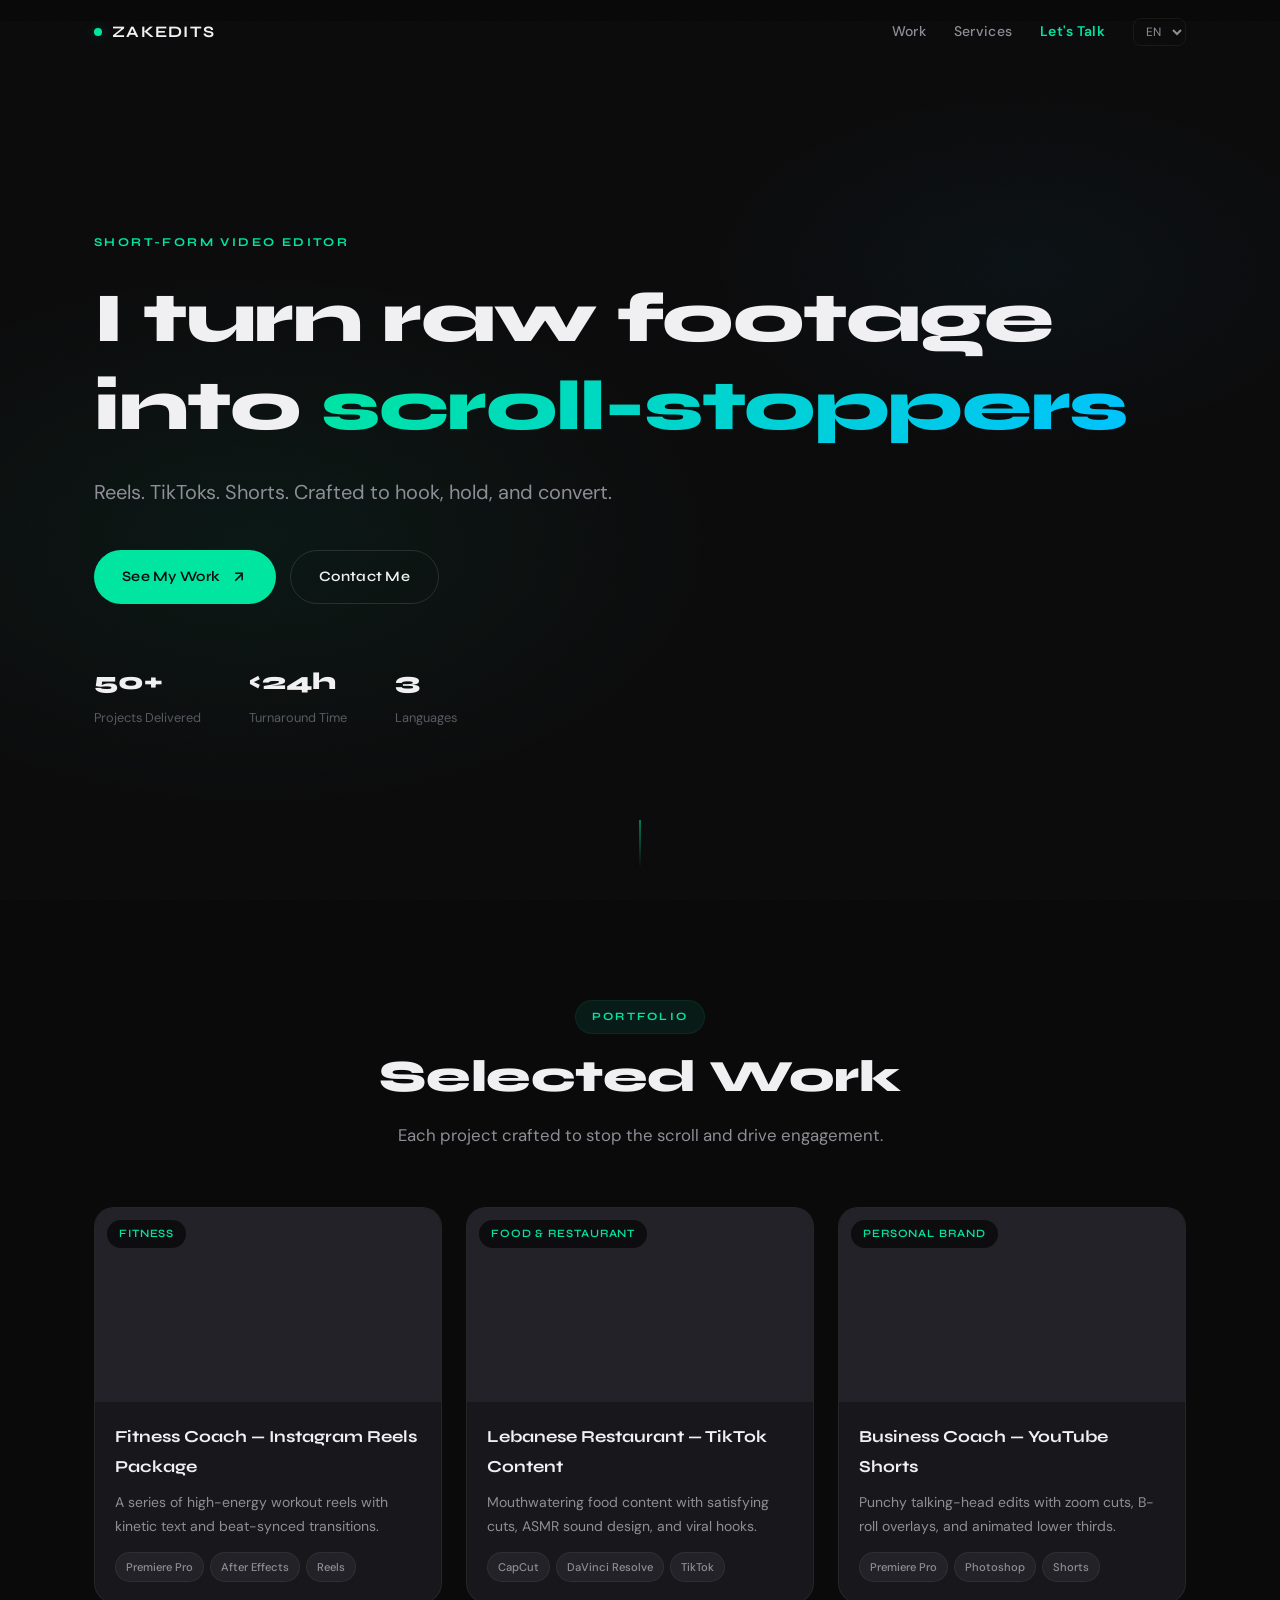
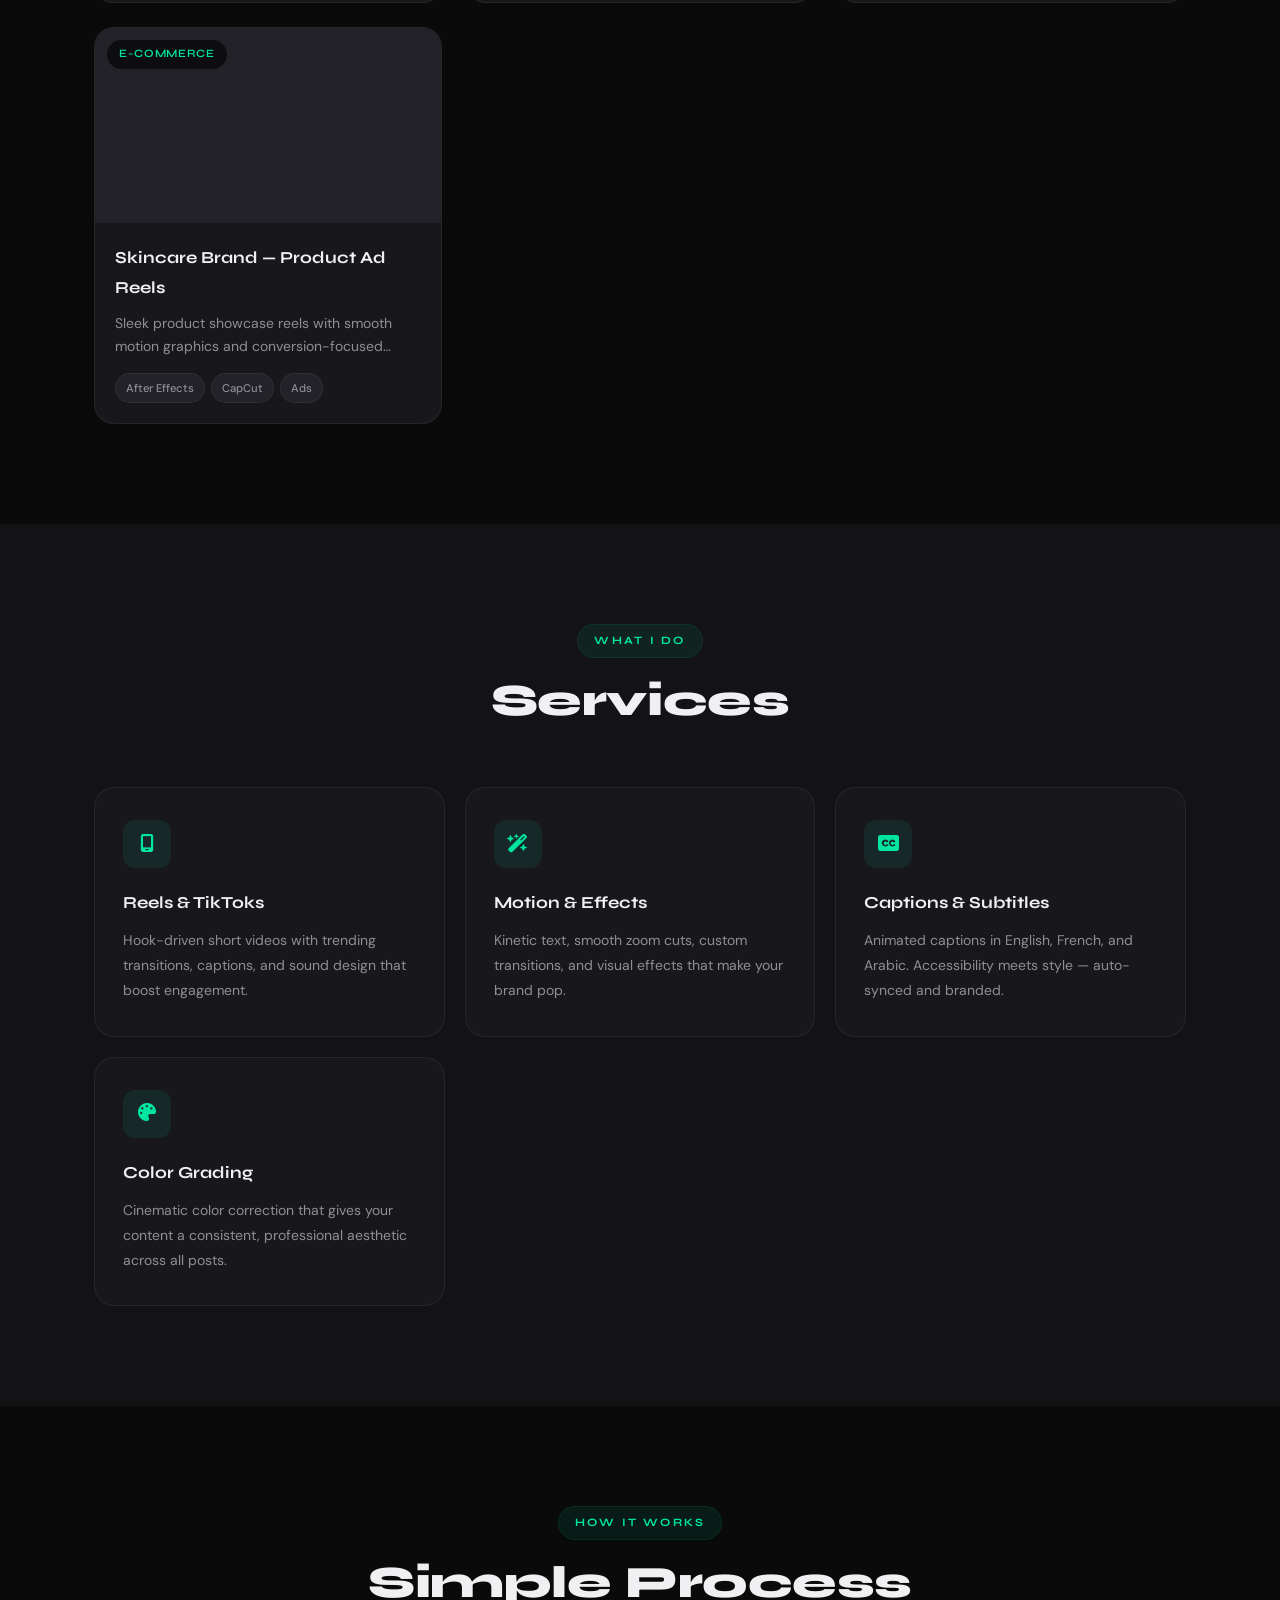
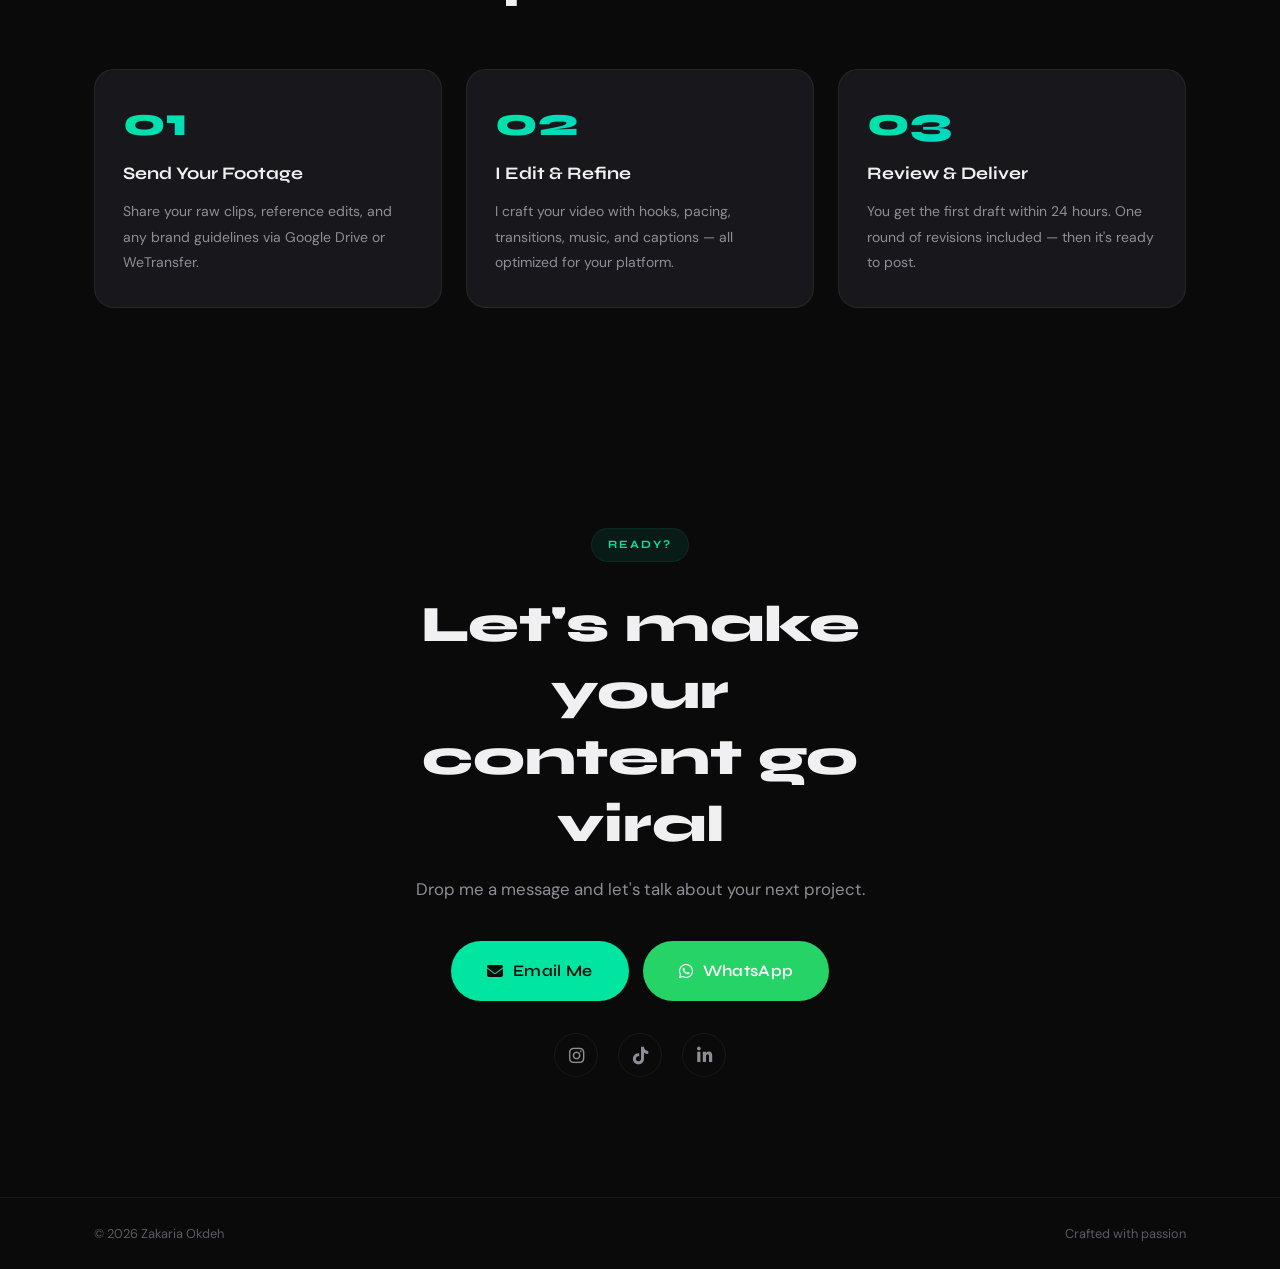
==== index.html @ ad5e0fa9 "Update index.html" ====
<!doctype html>
<html lang="en" data-lang="en">
<head>
  <meta charset="utf-8" />
  <meta name="viewport" content="width=device-width, initial-scale=1" />
  <title>Zakaria Okdeh — Video Editor</title>
  <meta name="description" content="Short-form video editor specializing in Reels, TikTok & Shorts. Let's make your content stand out.">

  <!-- Fonts -->
  <link rel="preconnect" href="https://fonts.googleapis.com">
  <link rel="preconnect" href="https://fonts.gstatic.com" crossorigin>
  <link href="https://fonts.googleapis.com/css2?family=Syne:wght@400;600;700;800&family=DM+Sans:ital,wght@0,300;0,400;0,500;1,400&display=swap" rel="stylesheet">

  <!-- Icons -->
  <link rel="stylesheet" href="https://cdnjs.cloudflare.com/ajax/libs/font-awesome/6.5.1/css/all.min.css">

  <link rel="stylesheet" href="assets/css/styles.css">
</head>

<body>

<!-- ===== NAV ===== -->
<nav class="nav" id="mainNav">
  <div class="nav__inner">
    <a class="nav__logo" href="index.html">
      <span class="nav__logo-dot"></span>
      <span>ZAKEDITS</span>
    </a>
    <div class="nav__right">
      <a href="#work" class="nav__link" id="navWork">Work</a>
      <a href="#services" class="nav__link" id="navServices">Services</a>
      <a href="#contact" class="nav__link nav__link--cta" id="navContact">Let's Talk</a>
      <select id="langSelect" class="nav__lang">
        <option value="en">EN</option>
        <option value="fr">FR</option>
        <option value="ar">AR</option>
      </select>
    </div>
    <button class="nav__burger" id="navBurger" aria-label="Menu">
      <span></span><span></span>
    </button>
  </div>
</nav>

<!-- Mobile menu -->
<div class="mobile-menu" id="mobileMenu">
  <a href="#work" class="mobile-menu__link" id="mNavWork">Work</a>
  <a href="#services" class="mobile-menu__link" id="mNavServices">Services</a>
  <a href="#contact" class="mobile-menu__link" id="mNavContact">Let's Talk</a>
</div>

<!-- ===== HERO ===== -->
<section class="hero">
  <div class="hero__bg">
    <div class="hero__grain"></div>
    <div class="hero__gradient"></div>
  </div>
  <div class="hero__content">
    <div class="hero__tag" id="heroTag">SHORT-FORM VIDEO EDITOR</div>
    <h1 class="hero__title" id="heroTitle">I turn raw footage<br>into <span class="hero__accent">scroll-stoppers</span></h1>
    <p class="hero__sub" id="heroSubtitle">Reels. TikToks. Shorts. Crafted to hook, hold, and convert.</p>
    <div class="hero__ctas">
      <a href="#work" class="btn btn--primary" id="heroBtn">
        <span id="heroBtnText">See My Work</span>
        <svg width="18" height="18" viewBox="0 0 24 24" fill="none" stroke="currentColor" stroke-width="2"><path d="M7 17l9.2-9.2M7 7h9.2v9.2"/></svg>
      </a>
      <a href="#contact" class="btn btn--ghost" id="heroBtnContact">
        <span id="heroBtnContactText">Get a Quote</span>
      </a>
    </div>

    <div class="hero__stats">
      <div class="hero__stat">
        <span class="hero__stat-num">50+</span>
        <span class="hero__stat-label" id="statProjects">Projects Delivered</span>
      </div>
      <div class="hero__stat">
        <span class="hero__stat-num">&lt;24h</span>
        <span class="hero__stat-label" id="statTurnaround">Turnaround Time</span>
      </div>
      <div class="hero__stat">
        <span class="hero__stat-num">3</span>
        <span class="hero__stat-label" id="statLanguages">Languages</span>
      </div>
    </div>
  </div>
  <div class="hero__scroll">
    <div class="hero__scroll-line"></div>
  </div>
</section>

<!-- ===== WORK / PORTFOLIO ===== -->
<section class="section" id="work">
  <div class="container">
    <div class="section__header">
      <span class="section__tag" id="workTag">PORTFOLIO</span>
      <h2 class="section__title" id="workTitle">Selected Work</h2>
      <p class="section__sub" id="workSub">Each project crafted to stop the scroll and drive engagement.</p>
    </div>
    <div class="projects-grid" id="projectsGrid"></div>
  </div>
</section>

<!-- ===== SERVICES ===== -->
<section class="section section--alt" id="services">
  <div class="container">
    <div class="section__header">
      <span class="section__tag" id="servicesTag">WHAT I DO</span>
      <h2 class="section__title" id="servicesTitle">Services</h2>
    </div>
    <div class="services-grid">
      <div class="service-card">
        <div class="service-card__icon"><i class="fa-solid fa-mobile-screen"></i></div>
        <h3 class="service-card__title" id="svc1Title">Reels & TikToks</h3>
        <p class="service-card__desc" id="svc1Desc">Hook-driven short videos with trending transitions, captions, and sound design that boost engagement.</p>
      </div>
      <div class="service-card">
        <div class="service-card__icon"><i class="fa-solid fa-wand-magic-sparkles"></i></div>
        <h3 class="service-card__title" id="svc2Title">Motion & Effects</h3>
        <p class="service-card__desc" id="svc2Desc">Kinetic text, smooth zoom cuts, custom transitions, and visual effects that make your brand pop.</p>
      </div>
      <div class="service-card">
        <div class="service-card__icon"><i class="fa-solid fa-closed-captioning"></i></div>
        <h3 class="service-card__title" id="svc3Title">Captions & Subtitles</h3>
        <p class="service-card__desc" id="svc3Desc">Animated captions in English, French, and Arabic. Accessibility meets style — auto-synced and branded.</p>
      </div>
      <div class="service-card">
        <div class="service-card__icon"><i class="fa-solid fa-palette"></i></div>
        <h3 class="service-card__title" id="svc4Title">Color Grading</h3>
        <p class="service-card__desc" id="svc4Desc">Cinematic color correction that gives your content a consistent, professional aesthetic across all posts.</p>
      </div>
    </div>
  </div>
</section>

<!-- ===== PROCESS ===== -->
<section class="section" id="process">
  <div class="container">
    <div class="section__header">
      <span class="section__tag" id="processTag">HOW IT WORKS</span>
      <h2 class="section__title" id="processTitle">Simple Process</h2>
    </div>
    <div class="process-grid">
      <div class="process-step">
        <span class="process-step__num">01</span>
        <h3 class="process-step__title" id="step1Title">Send Your Footage</h3>
        <p class="process-step__desc" id="step1Desc">Share your raw clips, reference edits, and any brand guidelines via Google Drive or WeTransfer.</p>
      </div>
      <div class="process-step">
        <span class="process-step__num">02</span>
        <h3 class="process-step__title" id="step2Title">I Edit & Refine</h3>
        <p class="process-step__desc" id="step2Desc">I craft your video with hooks, pacing, transitions, music, and captions — all optimized for your platform.</p>
      </div>
      <div class="process-step">
        <span class="process-step__num">03</span>
        <h3 class="process-step__title" id="step3Title">Review & Deliver</h3>
        <p class="process-step__desc" id="step3Desc">You get the first draft within 24 hours. One round of revisions included — then it's ready to post.</p>
      </div>
    </div>
  </div>
</section>

<!-- ===== CTA / CONTACT ===== -->
<section class="section section--cta" id="contact">
  <div class="container">
    <div class="cta-block">
      <span class="section__tag" id="ctaTag">READY?</span>
      <h2 class="cta-block__title" id="ctaTitle">Let's make your<br>content go viral</h2>
      <p class="cta-block__sub" id="ctaSub">Drop me a message and let's talk about your next project.</p>
      <div class="cta-block__buttons">
        <a href="mailto:zakaria.okdeh@hotmail.com" class="btn btn--primary btn--lg" id="ctaEmail">
          <i class="fa-solid fa-envelope"></i>
          <span id="ctaEmailText">Email Me</span>
        </a>
        <a href="https://wa.me/96181289675" target="_blank" class="btn btn--whatsapp btn--lg" id="ctaWhatsapp">
          <i class="fa-brands fa-whatsapp"></i>
          <span id="ctaWhatsappText">WhatsApp</span>
        </a>
      </div>
      <div class="cta-block__socials">
        <a href="https://www.instagram.com/YOURHANDLE" target="_blank" class="social-link" aria-label="Instagram"><i class="fa-brands fa-instagram"></i></a>
        <a href="https://www.tiktok.com/@YOURHANDLE" target="_blank" class="social-link" aria-label="TikTok"><i class="fa-brands fa-tiktok"></i></a>
        <a href="https://www.linkedin.com/in/YOURPROFILE" target="_blank" class="social-link" aria-label="LinkedIn"><i class="fa-brands fa-linkedin-in"></i></a>
      </div>
    </div>
  </div>
</section>

<!-- ===== FOOTER ===== -->
<footer class="footer">
  <div class="container footer__inner">
    <span id="footerCopy">© <span id="year"></span> Zakaria Okdeh</span>
    <span class="footer__made" id="footerMade">Crafted with passion</span>
  </div>
</footer>


<script>
  /* ========= STATE ========= */
  const qs = (k) => new URLSearchParams(location.search).get(k);
  const state = {
    lang: qs("lang") || localStorage.getItem("lang") || "en",
    i18n: null,
    projects: null
  };

  /* ========= HELPERS ========= */
  function applyDirAndLang(lang) {
    const html = document.documentElement;
    html.lang = lang;
    html.dataset.lang = lang;
    html.dir = (lang === "ar") ? "rtl" : "ltr";
  }

  function t(path) {
    const parts = path.split(".");
    let cur = state.i18n?.[state.lang];
    for (const p of parts) cur = cur?.[p];
    return cur ?? path;
  }

  async function loadData() {
    const [i18nRes, projRes] = await Promise.all([
      fetch("data/i18n.json"),
      fetch("data/projects.json")
    ]);
    state.i18n = await i18nRes.json();
    state.projects = await projRes.json();
  }

  /* ========= RENDER ========= */
  function renderText() {
    const map = {
      heroTag: "home.heroTag",
      heroTitle: "home.heroTitle",
      heroSubtitle: "home.heroSubtitle",
      heroBtnText: "home.heroBtnText",
      heroBtnContactText: "home.heroBtnContactText",
      statProjects: "home.statProjects",
      statTurnaround: "home.statTurnaround",
      statLanguages: "home.statLanguages",
      navWork: "nav.work",
      navServices: "nav.services",
      navContact: "nav.contact",
      mNavWork: "nav.work",
      mNavServices: "nav.services",
      mNavContact: "nav.contact",
      workTag: "work.tag",
      workTitle: "work.title",
      workSub: "work.sub",
      servicesTag: "services.tag",
      servicesTitle: "services.title",
      svc1Title: "services.svc1Title",
      svc1Desc: "services.svc1Desc",
      svc2Title: "services.svc2Title",
      svc2Desc: "services.svc2Desc",
      svc3Title: "services.svc3Title",
      svc3Desc: "services.svc3Desc",
      svc4Title: "services.svc4Title",
      svc4Desc: "services.svc4Desc",
      processTag: "process.tag",
      processTitle: "process.title",
      step1Title: "process.step1Title",
      step1Desc: "process.step1Desc",
      step2Title: "process.step2Title",
      step2Desc: "process.step2Desc",
      step3Title: "process.step3Title",
      step3Desc: "process.step3Desc",
      ctaTag: "cta.tag",
      ctaTitle: "cta.title",
      ctaSub: "cta.sub",
      ctaEmailText: "cta.emailText",
      ctaWhatsappText: "cta.whatsappText",
      footerMade: "footer.made"
    };

    for (const [id, path] of Object.entries(map)) {
      const el = document.getElementById(id);
      if (el) {
        const val = t(path);
        if (id === "heroTitle") { el.innerHTML = val; }
        else if (id === "ctaTitle") { el.innerHTML = val; }
        else { el.textContent = val; }
      }
    }

    document.getElementById("year").textContent = new Date().getFullYear();
  }

  function renderProjects() {
    const grid = document.getElementById("projectsGrid");
    grid.innerHTML = "";

    state.projects.forEach((p, i) => {
      const title = p.title[state.lang] || p.title.en;
      const summary = p.summary[state.lang] || p.summary.en;
      const category = p.category?.[state.lang] || p.category?.en || "";

      const card = document.createElement("a");
      card.href = `project.html?id=${encodeURIComponent(p.id)}&lang=${encodeURIComponent(state.lang)}`;
      card.className = "project-card";
      card.style.animationDelay = `${i * 0.1}s`;

      card.innerHTML = `
        <div class="project-card__thumb" style="background-image:url('${p.thumbnail || ''}')">
          <div class="project-card__overlay">
            <div class="project-card__play">
              <i class="fa-solid fa-play"></i>
            </div>
          </div>
          ${category ? `<span class="project-card__cat">${category}</span>` : ''}
        </div>
        <div class="project-card__info">
          <h3 class="project-card__title">${title}</h3>
          <p class="project-card__summary">${summary}</p>
          <div class="project-card__tags">${(p.tags || []).map(tag => `<span class="tag">${tag}</span>`).join('')}</div>
        </div>
      `;
      grid.appendChild(card);
    });
  }

  /* ========= NAV ========= */
  function setupNav() {
    const burger = document.getElementById("navBurger");
    const menu = document.getElementById("mobileMenu");
    burger.addEventListener("click", () => {
      burger.classList.toggle("active");
      menu.classList.toggle("open");
    });
    menu.querySelectorAll("a").forEach(a => {
      a.addEventListener("click", () => {
        burger.classList.remove("active");
        menu.classList.remove("open");
      });
    });

    // Nav background on scroll
    window.addEventListener("scroll", () => {
      document.getElementById("mainNav").classList.toggle("nav--scrolled", window.scrollY > 60);
    });
  }

  /* ========= SCROLL ANIMATIONS ========= */
  function setupScrollAnimations() {
    const observer = new IntersectionObserver((entries) => {
      entries.forEach(entry => {
        if (entry.isIntersecting) {
          entry.target.classList.add("in-view");
        }
      });
    }, { threshold: 0.15 });

    document.querySelectorAll('.service-card, .process-step, .project-card, .section__header, .cta-block').forEach(el => {
      observer.observe(el);
    });
  }

  /* ========= INIT ========= */
  async function init() {
    applyDirAndLang(state.lang);
    document.getElementById("langSelect").value = state.lang;

    await loadData();
    renderText();
    renderProjects();
    setupNav();

    // Allow animations after load
    requestAnimationFrame(() => {
      document.body.classList.add("loaded");
      setupScrollAnimations();
    });

    document.getElementById("langSelect").addEventListener("change", (e) => {
      state.lang = e.target.value;
      localStorage.setItem("lang", state.lang);
      applyDirAndLang(state.lang);
      renderText();
      renderProjects();
      setupScrollAnimations();
    });
  }

  init();
</script>
</body>
</html>
---- assets/css/styles.css ----
/* =========================================
   ZAKARIA OKDEH — VIDEO EDITOR PORTFOLIO
   Dark cinematic theme with electric accents
   ========================================= */

/* --- Variables --- */
:root {
  --bg: #0a0a0b;
  --bg-elevated: #131316;
  --bg-card: #18181c;
  --bg-card-hover: #1f1f24;
  --surface: #222228;
  --border: rgba(255,255,255,0.06);
  --border-hover: rgba(255,255,255,0.12);

  --text-primary: #f0f0f2;
  --text-secondary: #8e8e96;
  --text-muted: #5a5a62;

  --accent: #00e5a0;
  --accent-glow: rgba(0,229,160,0.25);
  --accent-dim: rgba(0,229,160,0.08);
  --accent-secondary: #00c2ff;

  --font-display: 'Syne', sans-serif;
  --font-body: 'DM Sans', sans-serif;

  --radius: 12px;
  --radius-sm: 8px;
  --radius-lg: 20px;

  --container: 1140px;
  --nav-h: 64px;
}

/* --- Reset --- */
*, *::before, *::after { box-sizing: border-box; margin: 0; padding: 0; }

html {
  scroll-behavior: smooth;
  -webkit-font-smoothing: antialiased;
}

body {
  font-family: var(--font-body);
  background: var(--bg);
  color: var(--text-primary);
  line-height: 1.8;
  overflow-x: hidden;
  font-size: 16px;
}

a { color: inherit; text-decoration: none; }
ul { list-style: none; }
img { max-width: 100%; display: block; }

.container {
  max-width: var(--container);
  margin: 0 auto;
  padding: 0 24px;
}

/* --- Load-in animation --- */
body:not(.loaded) .hero__content,
body:not(.loaded) .hero__scroll {
  opacity: 0;
}

.hero__content {
  transition: opacity 0.6s ease;
}

/* ========================
   NAV
   ======================== */
.nav {
  position: fixed;
  top: 0; left: 0; right: 0;
  z-index: 100;
  height: var(--nav-h);
  transition: background 0.3s, box-shadow 0.3s, backdrop-filter 0.3s;
}
.nav--scrolled {
  background: rgba(10,10,11,0.85);
  backdrop-filter: blur(16px);
  box-shadow: 0 1px 0 var(--border);
}
.nav__inner {
  max-width: var(--container);
  margin: 0 auto;
  padding: 0 24px;
  display: flex;
  align-items: center;
  justify-content: space-between;
  height: 100%;
}
.nav__logo {
  display: flex;
  align-items: center;
  gap: 10px;
  font-family: var(--font-display);
  font-weight: 700;
  font-size: 1rem;
  letter-spacing: 0.08em;
  color: var(--text-primary);
}
.nav__logo-dot {
  width: 8px; height: 8px;
  border-radius: 50%;
  background: var(--accent);
  box-shadow: 0 0 12px var(--accent-glow);
}
.nav__right {
  display: flex;
  align-items: center;
  gap: 28px;
}
.nav__link {
  font-size: 0.875rem;
  font-weight: 500;
  color: var(--text-secondary);
  transition: color 0.2s;
  letter-spacing: 0.02em;
}
.nav__link:hover { color: var(--text-primary); }
.nav__link--cta {
  color: var(--accent);
  font-weight: 600;
}
.nav__link--cta:hover { color: #00ffb3; }

.nav__lang {
  background: transparent;
  border: 1px solid var(--border);
  color: var(--text-secondary);
  font-size: 0.75rem;
  font-family: var(--font-body);
  padding: 4px 8px;
  border-radius: var(--radius-sm);
  cursor: pointer;
  outline: none;
}
.nav__lang option { background: var(--bg); }

/* Burger */
.nav__burger {
  display: none;
  flex-direction: column;
  gap: 5px;
  background: none;
  border: none;
  cursor: pointer;
  padding: 6px;
}
.nav__burger span {
  display: block;
  width: 22px; height: 2px;
  background: var(--text-primary);
  transition: transform 0.3s, opacity 0.3s;
}
.nav__burger.active span:first-child { transform: rotate(45deg) translate(2.5px, 2.5px); }
.nav__burger.active span:last-child { transform: rotate(-45deg) translate(2.5px, -2.5px); }

/* Mobile menu */
.mobile-menu {
  position: fixed;
  top: var(--nav-h);
  left: 0; right: 0;
  background: rgba(10,10,11,0.96);
  backdrop-filter: blur(20px);
  padding: 24px;
  display: flex;
  flex-direction: column;
  gap: 20px;
  z-index: 99;
  transform: translateY(-120%);
  transition: transform 0.4s cubic-bezier(0.16, 1, 0.3, 1);
}
.mobile-menu.open { transform: translateY(0); }
.mobile-menu__link {
  font-family: var(--font-display);
  font-size: 1.5rem;
  font-weight: 700;
  color: var(--text-primary);
}

@media (max-width: 768px) {
  .nav__right .nav__link { display: none; }
  .nav__burger { display: flex; }
}

/* ========================
   HERO
   ======================== */
.hero {
  position: relative;
  min-height: 100vh;
  display: flex;
  align-items: center;
  padding-top: var(--nav-h);
  overflow: hidden;
}
.hero__bg {
  position: absolute;
  inset: 0;
  z-index: 0;
}
.hero__grain {
  position: absolute;
  inset: 0;
  background-image: url("data:image/svg+xml,%3Csvg viewBox='0 0 256 256' xmlns='http://www.w3.org/2000/svg'%3E%3Cfilter id='n'%3E%3CfeTurbulence type='fractalNoise' baseFrequency='0.9' numOctaves='4' stitchTiles='stitch'/%3E%3C/filter%3E%3Crect width='100%25' height='100%25' filter='url(%23n)' opacity='0.04'/%3E%3C/svg%3E");
  background-size: 256px 256px;
  opacity: 0.5;
}
.hero__gradient {
  position: absolute;
  inset: 0;
  background:
    radial-gradient(ellipse 60% 50% at 20% 60%, rgba(0,229,160,0.06) 0%, transparent 60%),
    radial-gradient(ellipse 50% 40% at 80% 30%, rgba(0,194,255,0.04) 0%, transparent 50%);
}

.hero__content {
  position: relative;
  z-index: 1;
  max-width: var(--container);
  margin: 0 auto;
  padding: 0 24px;
  width: 100%;
}

.hero__tag {
  font-family: var(--font-display);
  font-size: 0.75rem;
  font-weight: 700;
  letter-spacing: 0.2em;
  color: var(--accent);
  margin-bottom: 20px;
  opacity: 0;
  animation: fadeUp 0.6s ease forwards 0.2s;
}

.hero__title {
  font-family: var(--font-display);
  font-size: clamp(2.2rem, 5.5vw, 4.5rem);
  font-weight: 800;
  line-height: 1.25;
  letter-spacing: -0.02em;
  margin-bottom: 24px;
  opacity: 0;
  animation: fadeUp 0.6s ease forwards 0.35s;
}

.hero__accent {
  background: linear-gradient(135deg, var(--accent), var(--accent-secondary));
  -webkit-background-clip: text;
  -webkit-text-fill-color: transparent;
  background-clip: text;
}

.hero__sub {
  font-size: clamp(1rem, 2vw, 1.25rem);
  color: var(--text-secondary);
  max-width: 540px;
  margin-bottom: 40px;
  line-height: 1.8;
  opacity: 0;
  animation: fadeUp 0.6s ease forwards 0.5s;
}

.hero__ctas {
  display: flex;
  gap: 14px;
  flex-wrap: wrap;
  margin-bottom: 56px;
  opacity: 0;
  animation: fadeUp 0.6s ease forwards 0.65s;
}

.hero__stats {
  display: flex;
  gap: 48px;
  opacity: 0;
  animation: fadeUp 0.6s ease forwards 0.8s;
}
.hero__stat-num {
  display: block;
  font-family: var(--font-display);
  font-size: 1.5rem;
  font-weight: 800;
  color: var(--text-primary);
}
.hero__stat-label {
  font-size: 0.8rem;
  color: var(--text-muted);
}

.hero__scroll {
  position: absolute;
  bottom: 32px;
  left: 50%;
  transform: translateX(-50%);
  z-index: 1;
}
.hero__scroll-line {
  width: 1px;
  height: 48px;
  background: linear-gradient(to bottom, var(--accent), transparent);
  animation: scrollPulse 2s ease infinite;
}

@keyframes fadeUp {
  from { opacity: 0; transform: translateY(24px); }
  to { opacity: 1; transform: translateY(0); }
}
@keyframes scrollPulse {
  0%, 100% { opacity: 0.3; }
  50% { opacity: 1; }
}

/* ========================
   BUTTONS
   ======================== */
.btn {
  display: inline-flex;
  align-items: center;
  gap: 10px;
  font-family: var(--font-display);
  font-weight: 600;
  font-size: 0.9rem;
  padding: 13px 28px;
  border-radius: 50px;
  border: none;
  cursor: pointer;
  transition: all 0.25s ease;
  letter-spacing: 0.02em;
}
.btn--primary {
  background: var(--accent);
  color: #0a0a0b;
}
.btn--primary:hover {
  background: #00ffb3;
  box-shadow: 0 0 30px var(--accent-glow);
  transform: translateY(-1px);
}
.btn--ghost {
  background: transparent;
  color: var(--text-primary);
  border: 1px solid var(--border-hover);
}
.btn--ghost:hover {
  border-color: var(--accent);
  color: var(--accent);
}
.btn--whatsapp {
  background: #25D366;
  color: #fff;
}
.btn--whatsapp:hover {
  background: #2ae67a;
  box-shadow: 0 0 30px rgba(37,211,102,0.3);
}
.btn--sm { padding: 10px 20px; font-size: 0.825rem; }
.btn--lg { padding: 16px 36px; font-size: 1rem; }
.btn--full { width: 100%; justify-content: center; }

/* ========================
   SECTIONS
   ======================== */
.section {
  padding: 100px 0;
}
.section--alt {
  background: var(--bg-elevated);
}
.section--cta {
  padding: 120px 0;
}

.section__header {
  text-align: center;
  margin-bottom: 56px;
  opacity: 0;
  transform: translateY(30px);
  transition: all 0.6s ease;
}
.section__header.in-view {
  opacity: 1;
  transform: translateY(0);
}

.section__tag {
  display: inline-block;
  font-family: var(--font-display);
  font-size: 0.7rem;
  font-weight: 700;
  letter-spacing: 0.2em;
  color: var(--accent);
  margin-bottom: 14px;
  padding: 6px 16px;
  border: 1px solid var(--accent-dim);
  border-radius: 50px;
  background: var(--accent-dim);
}

.section__title {
  font-family: var(--font-display);
  font-size: clamp(1.8rem, 3.5vw, 2.8rem);
  font-weight: 800;
  letter-spacing: -0.01em;
  margin-bottom: 14px;
  line-height: 1.3;
}

.section__sub {
  color: var(--text-secondary);
  font-size: 1.05rem;
  max-width: 500px;
  margin: 0 auto;
}

/* ========================
   PROJECTS GRID
   ======================== */
.projects-grid {
  display: grid;
  grid-template-columns: repeat(auto-fill, minmax(320px, 1fr));
  gap: 24px;
}

.project-card {
  display: block;
  background: var(--bg-card);
  border: 1px solid var(--border);
  border-radius: var(--radius-lg);
  overflow: hidden;
  transition: all 0.35s ease;
  opacity: 0;
  transform: translateY(30px);
}
.project-card.in-view {
  opacity: 1;
  transform: translateY(0);
}
.project-card:hover {
  border-color: var(--accent);
  transform: translateY(-4px);
  box-shadow: 0 20px 60px rgba(0,0,0,0.3), 0 0 0 1px var(--accent-dim);
}

.project-card__thumb {
  position: relative;
  aspect-ratio: 16/9;
  background: var(--surface);
  background-size: cover;
  background-position: center;
  overflow: hidden;
}
.project-card__overlay {
  position: absolute;
  inset: 0;
  background: rgba(0,0,0,0.4);
  display: flex;
  align-items: center;
  justify-content: center;
  opacity: 0;
  transition: opacity 0.3s;
}
.project-card:hover .project-card__overlay { opacity: 1; }

.project-card__play {
  width: 56px; height: 56px;
  border-radius: 50%;
  background: var(--accent);
  color: var(--bg);
  display: flex;
  align-items: center;
  justify-content: center;
  font-size: 1.1rem;
  transform: scale(0.8);
  transition: transform 0.3s cubic-bezier(0.16, 1, 0.3, 1);
}
.project-card:hover .project-card__play { transform: scale(1); }

.project-card__cat {
  position: absolute;
  top: 12px;
  left: 12px;
  font-size: 0.7rem;
  font-weight: 600;
  font-family: var(--font-display);
  letter-spacing: 0.08em;
  padding: 4px 12px;
  border-radius: 50px;
  background: rgba(0,0,0,0.6);
  backdrop-filter: blur(8px);
  color: var(--accent);
  text-transform: uppercase;
}

html[dir="rtl"] .project-card__cat {
  left: auto;
  right: 12px;
}

.project-card__info {
  padding: 20px;
}
.project-card__title {
  font-family: var(--font-display);
  font-size: 1.05rem;
  font-weight: 700;
  margin-bottom: 8px;
}
.project-card__summary {
  font-size: 0.875rem;
  color: var(--text-secondary);
  margin-bottom: 14px;
  line-height: 1.7;
  display: -webkit-box;
  -webkit-line-clamp: 2;
  -webkit-box-orient: vertical;
  overflow: hidden;
}
.project-card__tags {
  display: flex;
  flex-wrap: wrap;
  gap: 6px;
}

.tag {
  font-size: 0.7rem;
  font-weight: 500;
  padding: 4px 10px;
  border-radius: 50px;
  background: var(--surface);
  color: var(--text-secondary);
  border: 1px solid var(--border);
}

/* ========================
   SERVICES
   ======================== */
.services-grid {
  display: grid;
  grid-template-columns: repeat(auto-fill, minmax(260px, 1fr));
  gap: 20px;
}

.service-card {
  background: var(--bg-card);
  border: 1px solid var(--border);
  border-radius: var(--radius-lg);
  padding: 32px 28px;
  transition: all 0.35s ease;
  opacity: 0;
  transform: translateY(30px);
}
.service-card.in-view {
  opacity: 1;
  transform: translateY(0);
}
.service-card:hover {
  border-color: var(--border-hover);
  background: var(--bg-card-hover);
  transform: translateY(-3px);
}

.service-card__icon {
  width: 48px; height: 48px;
  border-radius: var(--radius);
  background: var(--accent-dim);
  color: var(--accent);
  display: flex;
  align-items: center;
  justify-content: center;
  font-size: 1.15rem;
  margin-bottom: 20px;
}

.service-card__title {
  font-family: var(--font-display);
  font-size: 1.05rem;
  font-weight: 700;
  margin-bottom: 10px;
}
.service-card__desc {
  font-size: 0.875rem;
  color: var(--text-secondary);
  line-height: 1.8;
}

/* ========================
   PROCESS
   ======================== */
.process-grid {
  display: grid;
  grid-template-columns: repeat(auto-fill, minmax(280px, 1fr));
  gap: 24px;
}

.process-step {
  position: relative;
  padding: 32px 28px;
  border-radius: var(--radius-lg);
  border: 1px solid var(--border);
  background: var(--bg-card);
  opacity: 0;
  transform: translateY(30px);
  transition: all 0.5s ease;
}
.process-step.in-view {
  opacity: 1;
  transform: translateY(0);
}

.process-step__num {
  display: block;
  font-family: var(--font-display);
  font-size: 2.5rem;
  font-weight: 800;
  background: linear-gradient(135deg, var(--accent), var(--accent-secondary));
  -webkit-background-clip: text;
  -webkit-text-fill-color: transparent;
  background-clip: text;
  line-height: 1;
  margin-bottom: 16px;
}
.process-step__title {
  font-family: var(--font-display);
  font-size: 1.1rem;
  font-weight: 700;
  margin-bottom: 10px;
}
.process-step__desc {
  font-size: 0.875rem;
  color: var(--text-secondary);
  line-height: 1.8;
}

/* ========================
   CTA BLOCK
   ======================== */
.cta-block {
  text-align: center;
  max-width: 600px;
  margin: 0 auto;
  opacity: 0;
  transform: translateY(30px);
  transition: all 0.6s ease;
}
.cta-block.in-view {
  opacity: 1;
  transform: translateY(0);
}

.cta-block__title {
  font-family: var(--font-display);
  font-size: clamp(2rem, 4vw, 3.2rem);
  font-weight: 800;
  line-height: 1.3;
  margin: 16px 0 16px;
}
.cta-block__sub {
  font-size: 1.05rem;
  color: var(--text-secondary);
  margin-bottom: 36px;
}
.cta-block__buttons {
  display: flex;
  gap: 14px;
  justify-content: center;
  flex-wrap: wrap;
  margin-bottom: 32px;
}

.cta-block__socials {
  display: flex;
  justify-content: center;
  gap: 20px;
}
.social-link {
  width: 44px; height: 44px;
  border-radius: 50%;
  border: 1px solid var(--border);
  display: flex;
  align-items: center;
  justify-content: center;
  color: var(--text-secondary);
  font-size: 1.1rem;
  transition: all 0.25s;
}
.social-link:hover {
  color: var(--accent);
  border-color: var(--accent);
  background: var(--accent-dim);
}

/* ========================
   FOOTER
   ======================== */
.footer {
  border-top: 1px solid var(--border);
  padding: 24px 0;
}
.footer__inner {
  display: flex;
  justify-content: space-between;
  align-items: center;
  font-size: 0.8rem;
  color: var(--text-muted);
  flex-wrap: wrap;
  gap: 12px;
}
.footer__back { color: var(--text-secondary); transition: color 0.2s; }
.footer__back:hover { color: var(--accent); }
.footer__made { color: var(--text-muted); }

/* ========================
   PROJECT DETAIL PAGE
   ======================== */
.project-detail {
  padding-top: calc(var(--nav-h) + 40px);
  padding-bottom: 80px;
}

.project-detail__hero {
  margin-bottom: 40px;
}
.project-detail__meta {
  display: flex;
  gap: 12px;
  margin-bottom: 14px;
}
.project-detail__year,
.project-detail__cat {
  font-size: 0.75rem;
  font-weight: 600;
  font-family: var(--font-display);
  letter-spacing: 0.1em;
  color: var(--accent);
  padding: 4px 14px;
  border-radius: 50px;
  background: var(--accent-dim);
  text-transform: uppercase;
}
.project-detail__title {
  font-family: var(--font-display);
  font-size: clamp(1.8rem, 4vw, 3rem);
  font-weight: 800;
  margin-bottom: 12px;
}
.project-detail__summary {
  font-size: 1.1rem;
  color: var(--text-secondary);
  margin-bottom: 18px;
  max-width: 600px;
}
.project-detail__tags {
  display: flex;
  flex-wrap: wrap;
  gap: 8px;
}

.project-detail__video {
  margin-bottom: 48px;
}
.project-detail__video-placeholder {
  aspect-ratio: 16/9;
  background: var(--bg-card);
  border: 1px dashed var(--border-hover);
  border-radius: var(--radius-lg);
  display: flex;
  flex-direction: column;
  align-items: center;
  justify-content: center;
  gap: 12px;
  color: var(--text-muted);
  font-size: 0.9rem;
}
.project-detail__video-placeholder i {
  font-size: 2rem;
  color: var(--accent);
  opacity: 0.5;
}

.project-detail__content {
  display: grid;
  grid-template-columns: 1fr 320px;
  gap: 40px;
}

.detail-section { margin-bottom: 36px; }
.detail-section__title {
  font-family: var(--font-display);
  font-size: 1.15rem;
  font-weight: 700;
  margin-bottom: 14px;
  color: var(--text-primary);
}
.detail-section__text {
  color: var(--text-secondary);
  line-height: 1.85;
}
.detail-section__list {
  list-style: none;
  padding: 0;
}
.detail-section__list li {
  color: var(--text-secondary);
  padding: 10px 0;
  padding-left: 20px;
  position: relative;
  line-height: 1.8;
}
.detail-section__list li::before {
  content: '';
  position: absolute;
  left: 0;
  top: 16px;
  width: 6px;
  height: 6px;
  border-radius: 50%;
  background: var(--accent);
}

html[dir="rtl"] .detail-section__list li {
  padding-left: 0;
  padding-right: 20px;
}
html[dir="rtl"] .detail-section__list li::before {
  left: auto;
  right: 0;
}

.sidebar-card {
  background: var(--bg-card);
  border: 1px solid var(--border);
  border-radius: var(--radius-lg);
  padding: 24px;
  margin-bottom: 20px;
}
.sidebar-card__title {
  font-family: var(--font-display);
  font-size: 0.9rem;
  font-weight: 700;
  margin-bottom: 16px;
  color: var(--text-primary);
}
.sidebar-card__tags {
  display: flex;
  flex-wrap: wrap;
  gap: 8px;
}
.sidebar-card__links {
  display: flex;
  flex-direction: column;
  gap: 10px;
}

@media (max-width: 900px) {
  .project-detail__content {
    grid-template-columns: 1fr;
  }
}

/* ========================
   RTL ADJUSTMENTS
   ======================== */
html[dir="rtl"] {
  text-align: right;
}
html[dir="rtl"] .hero__stats {
  direction: rtl;
}
html[dir="rtl"] .nav__inner {
  flex-direction: row-reverse;
}
html[dir="rtl"] .nav__right {
  flex-direction: row-reverse;
}

/* ========================
   RESPONSIVE
   ======================== */
@media (max-width: 600px) {
  .hero__stats {
    flex-direction: column;
    gap: 20px;
  }
  .projects-grid {
    grid-template-columns: 1fr;
  }
  .services-grid {
    grid-template-columns: 1fr;
  }
  .process-grid {
    grid-template-columns: 1fr;
  }
  .hero__title {
    font-size: 2rem;
  }
  .section {
    padding: 64px 0;
  }
}

/* Stagger animations */
.service-card:nth-child(2) { transition-delay: 0.1s; }
.service-card:nth-child(3) { transition-delay: 0.2s; }
.service-card:nth-child(4) { transition-delay: 0.3s; }
.process-step:nth-child(2) { transition-delay: 0.15s; }
.process-step:nth-child(3) { transition-delay: 0.3s; }
.project-card:nth-child(2) { transition-delay: 0.1s; }
.project-card:nth-child(3) { transition-delay: 0.2s; }
.project-card:nth-child(4) { transition-delay: 0.3s; }

/* Selection color */
::selection {
  background: var(--accent);
  color: var(--bg);
}

/* Scrollbar */
::-webkit-scrollbar { width: 6px; }
::-webkit-scrollbar-track { background: var(--bg); }
::-webkit-scrollbar-thumb { background: var(--surface); border-radius: 3px; }
::-webkit-scrollbar-thumb:hover { background: var(--text-muted); }
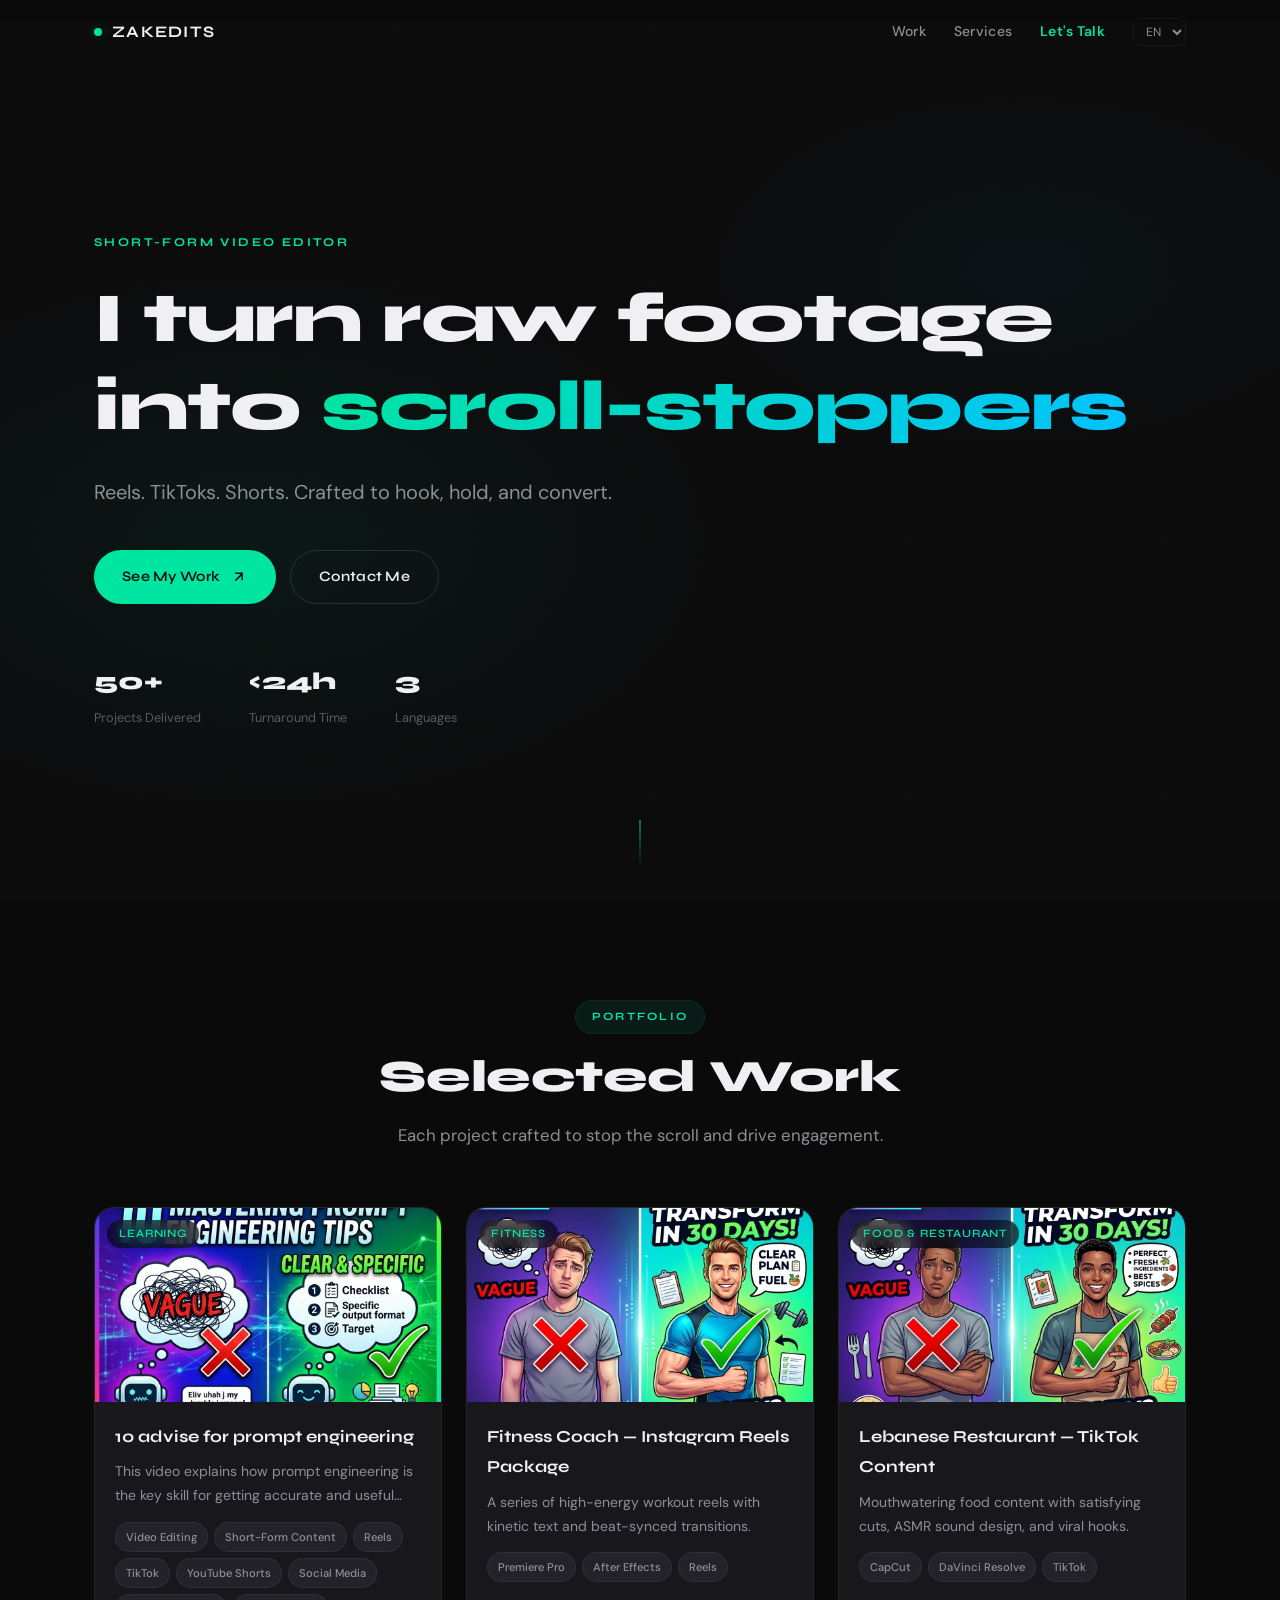
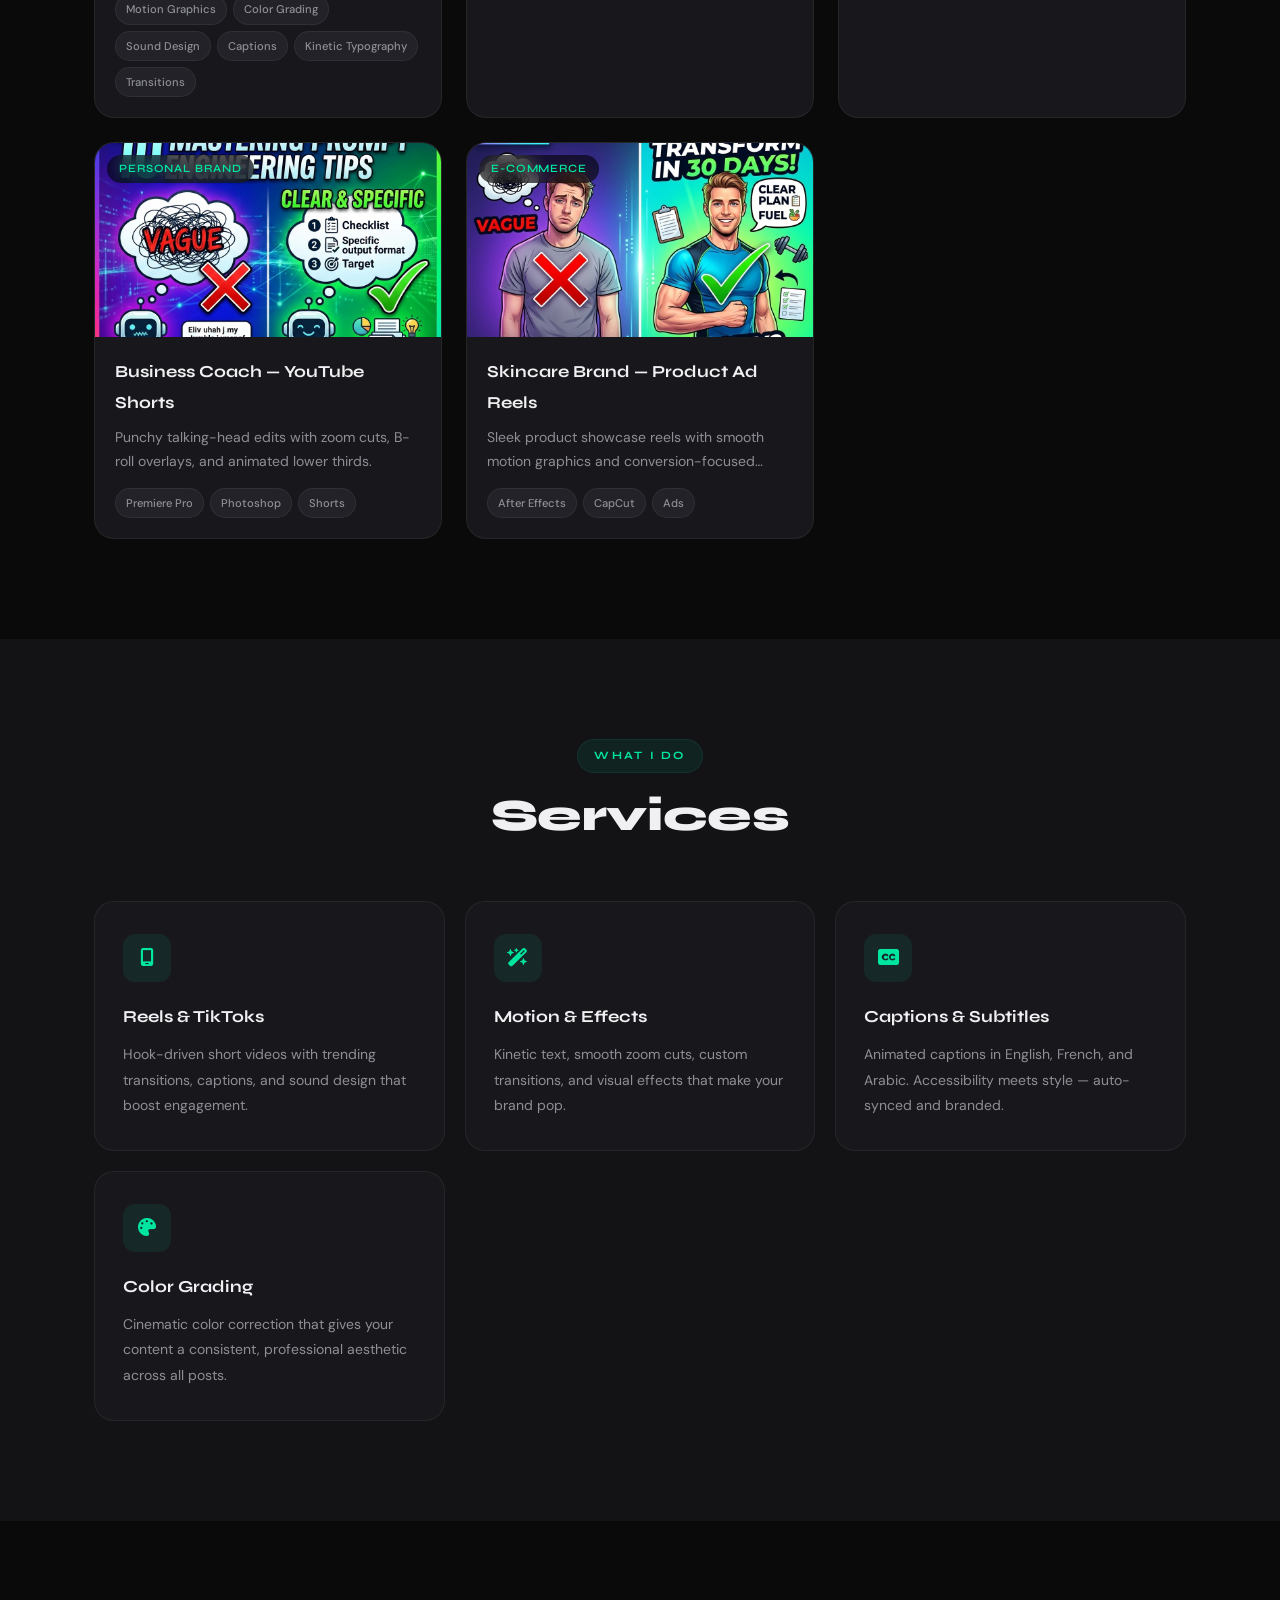
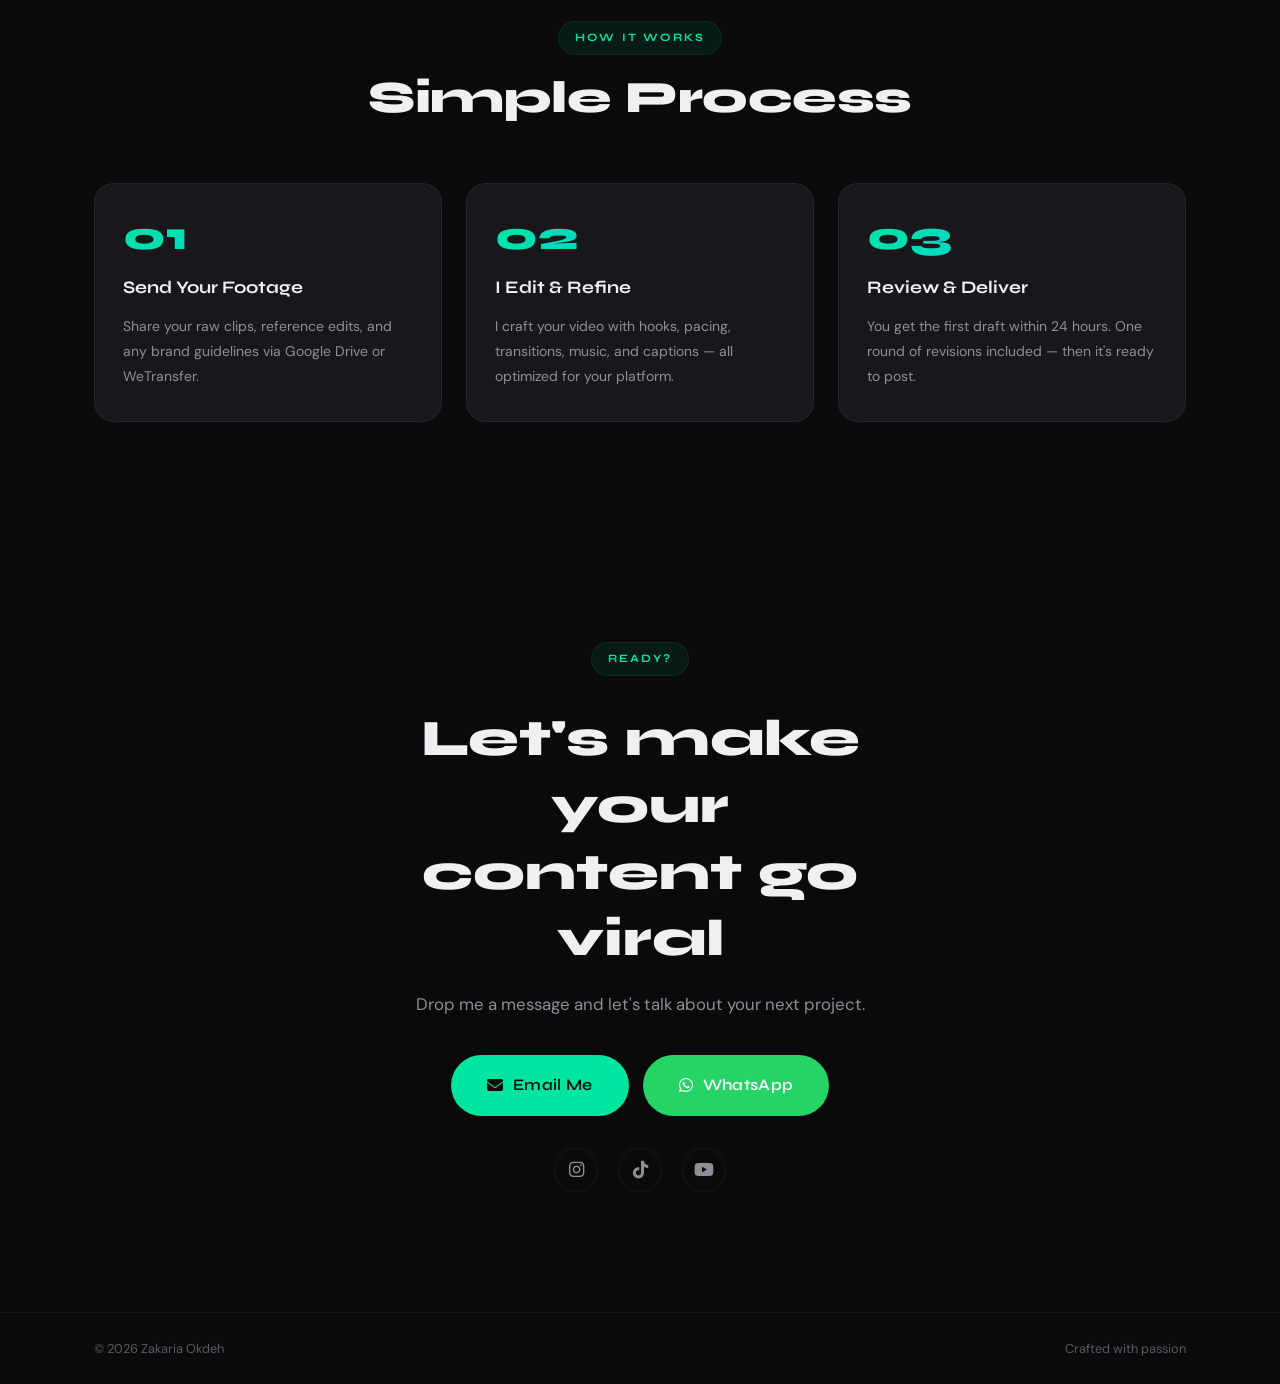
==== commit f1e8f4e9: "Update index.html" ====
--- a/index.html
+++ b/index.html
@@ -178,9 +178,9 @@
         </a>
       </div>
       <div class="cta-block__socials">
-        <a href="https://www.instagram.com/YOURHANDLE" target="_blank" class="social-link" aria-label="Instagram"><i class="fa-brands fa-instagram"></i></a>
-        <a href="https://www.tiktok.com/@YOURHANDLE" target="_blank" class="social-link" aria-label="TikTok"><i class="fa-brands fa-tiktok"></i></a>
-        <a href="https://www.linkedin.com/in/YOURPROFILE" target="_blank" class="social-link" aria-label="LinkedIn"><i class="fa-brands fa-linkedin-in"></i></a>
+        <a href="https://www.instagram.com/zak1edits" target="_blank" class="social-link" aria-label="Instagram"><i class="fa-brands fa-instagram"></i></a>
+        <a href="https://www.tiktok.com/@zak1edits" target="_blank" class="social-link" aria-label="TikTok"><i class="fa-brands fa-tiktok"></i></a>
+        <a href="https://www.youtube.com/@zak1edits" target="_blank" class="social-link" aria-label="YouTube"><i class="fa-brands fa-youtube"></i></a>
       </div>
     </div>
   </div>
--- a/assets/css/styles.css
+++ b/assets/css/styles.css
@@ -452,7 +452,7 @@
 .project-card__thumb {
   position: relative;
   aspect-ratio: 16/9;
-  background: var(--surface);
+  background-color: var(--surface);
   background-size: cover;
   background-position: center;
   overflow: hidden;
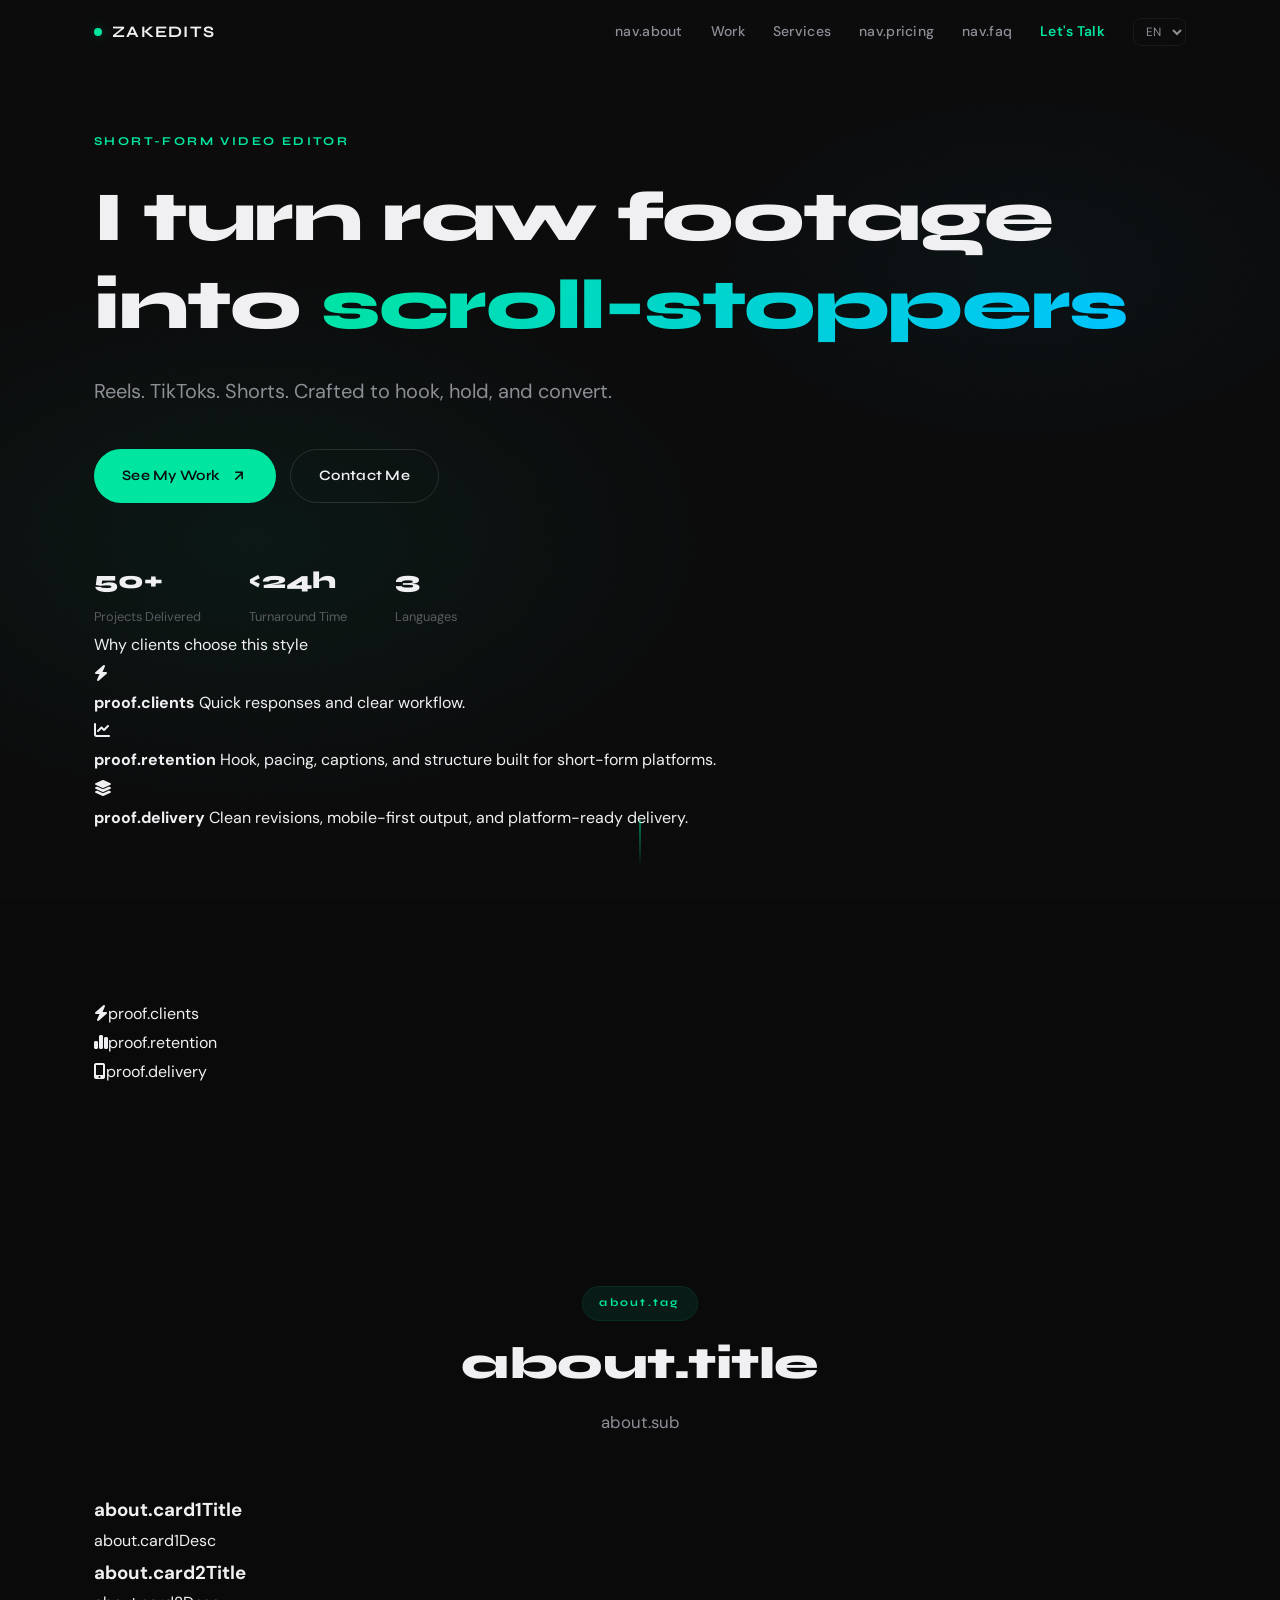
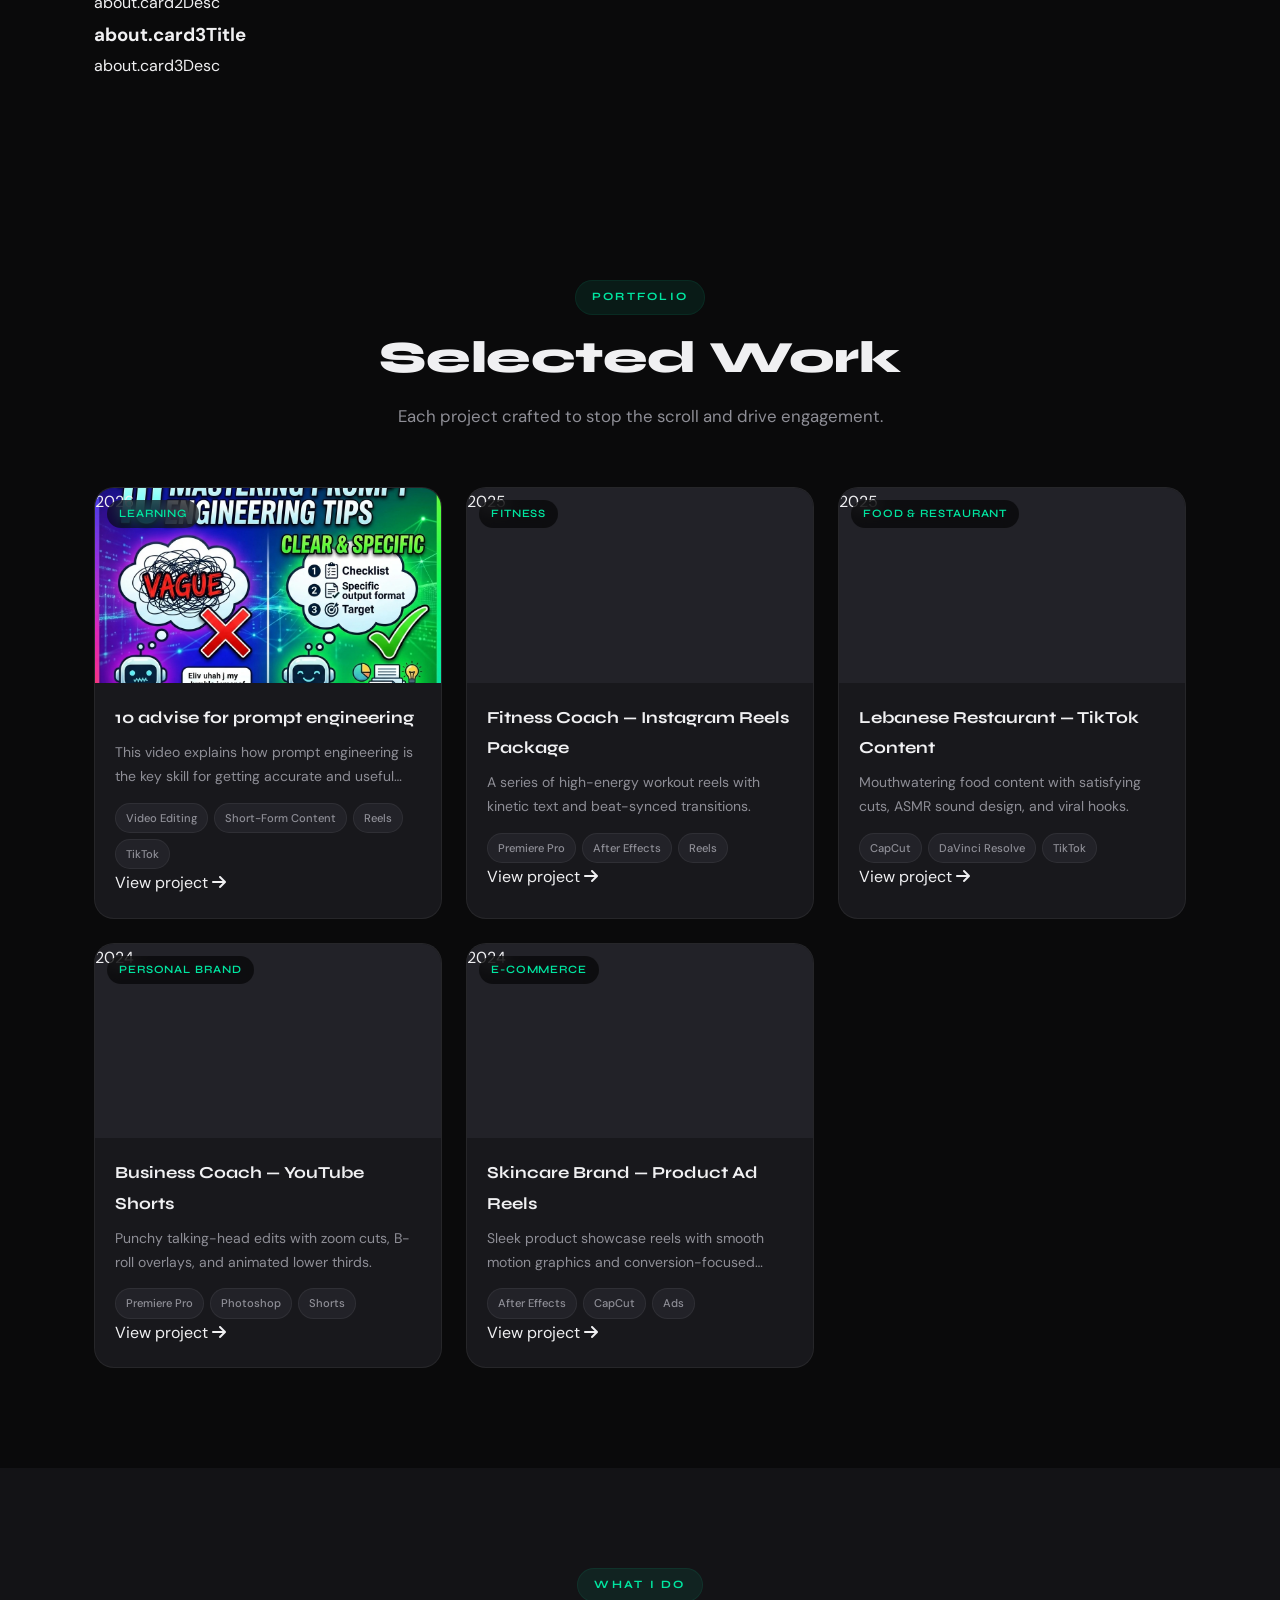
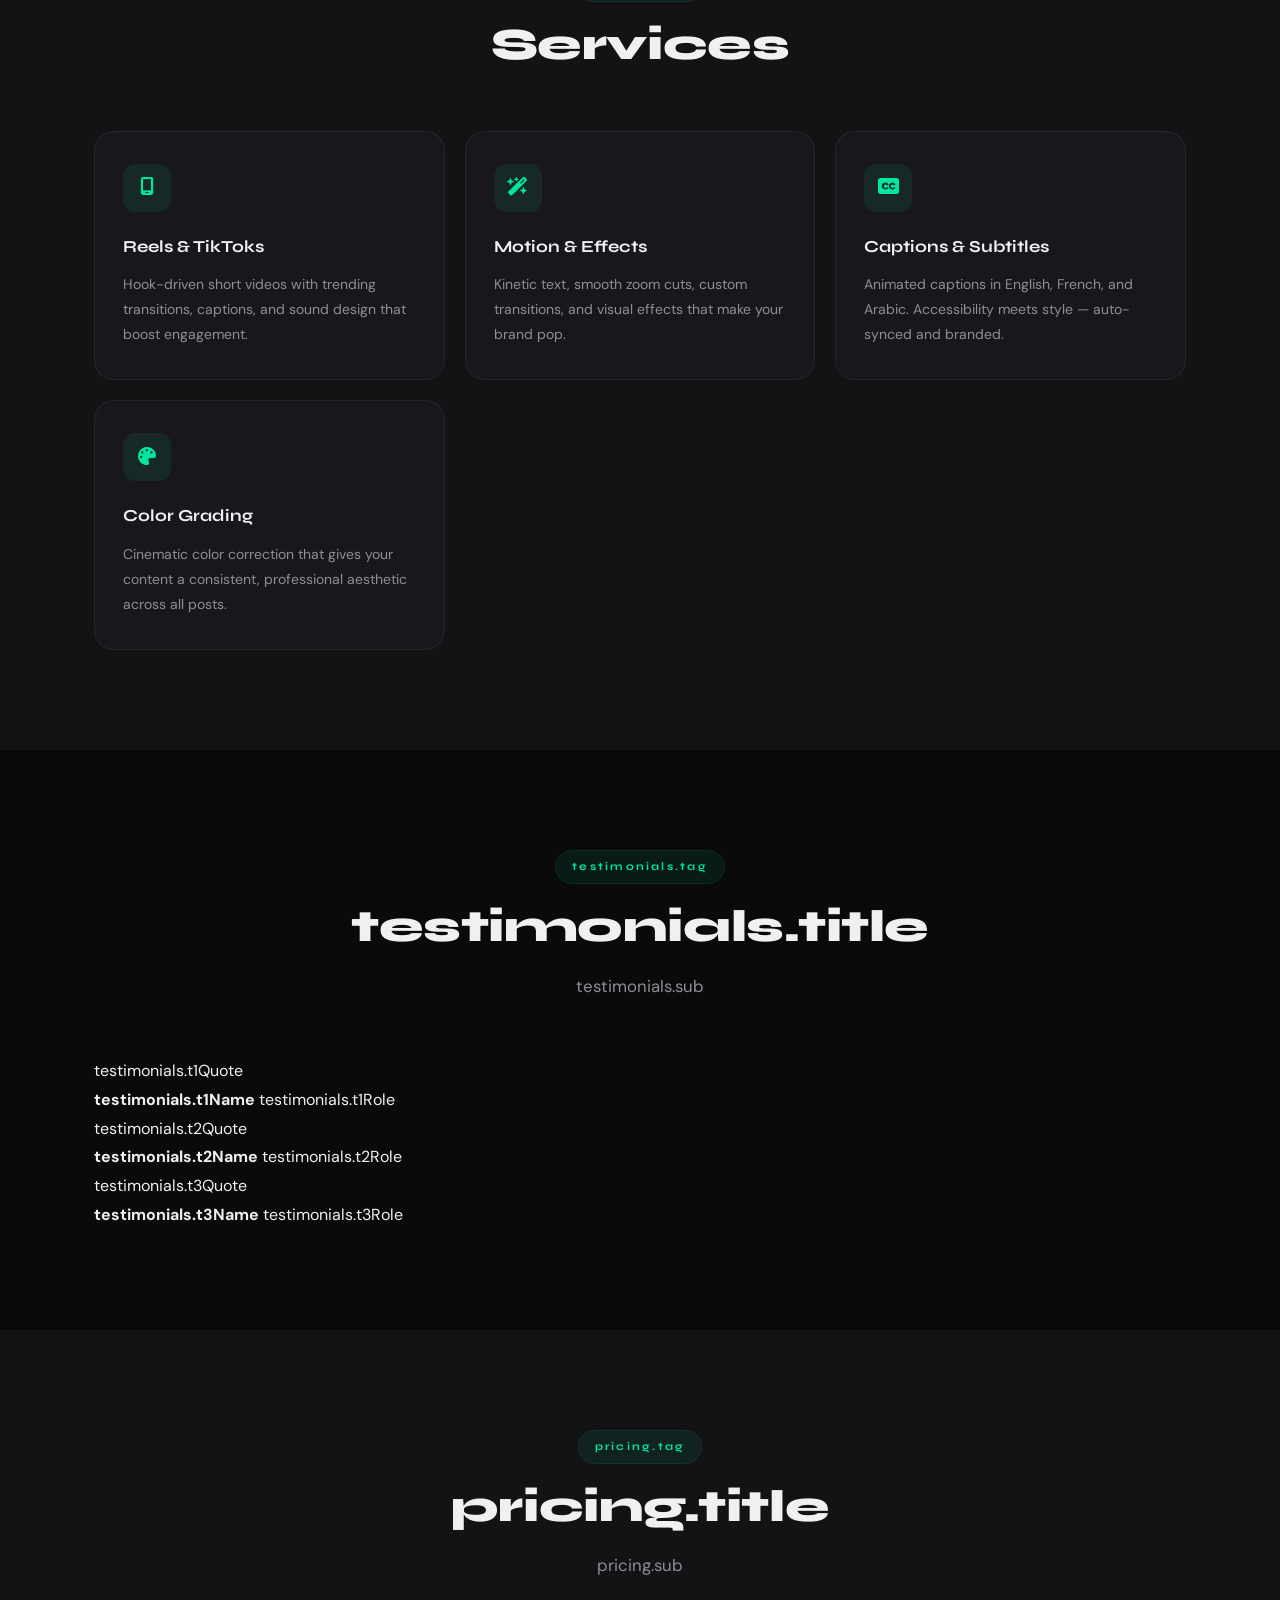
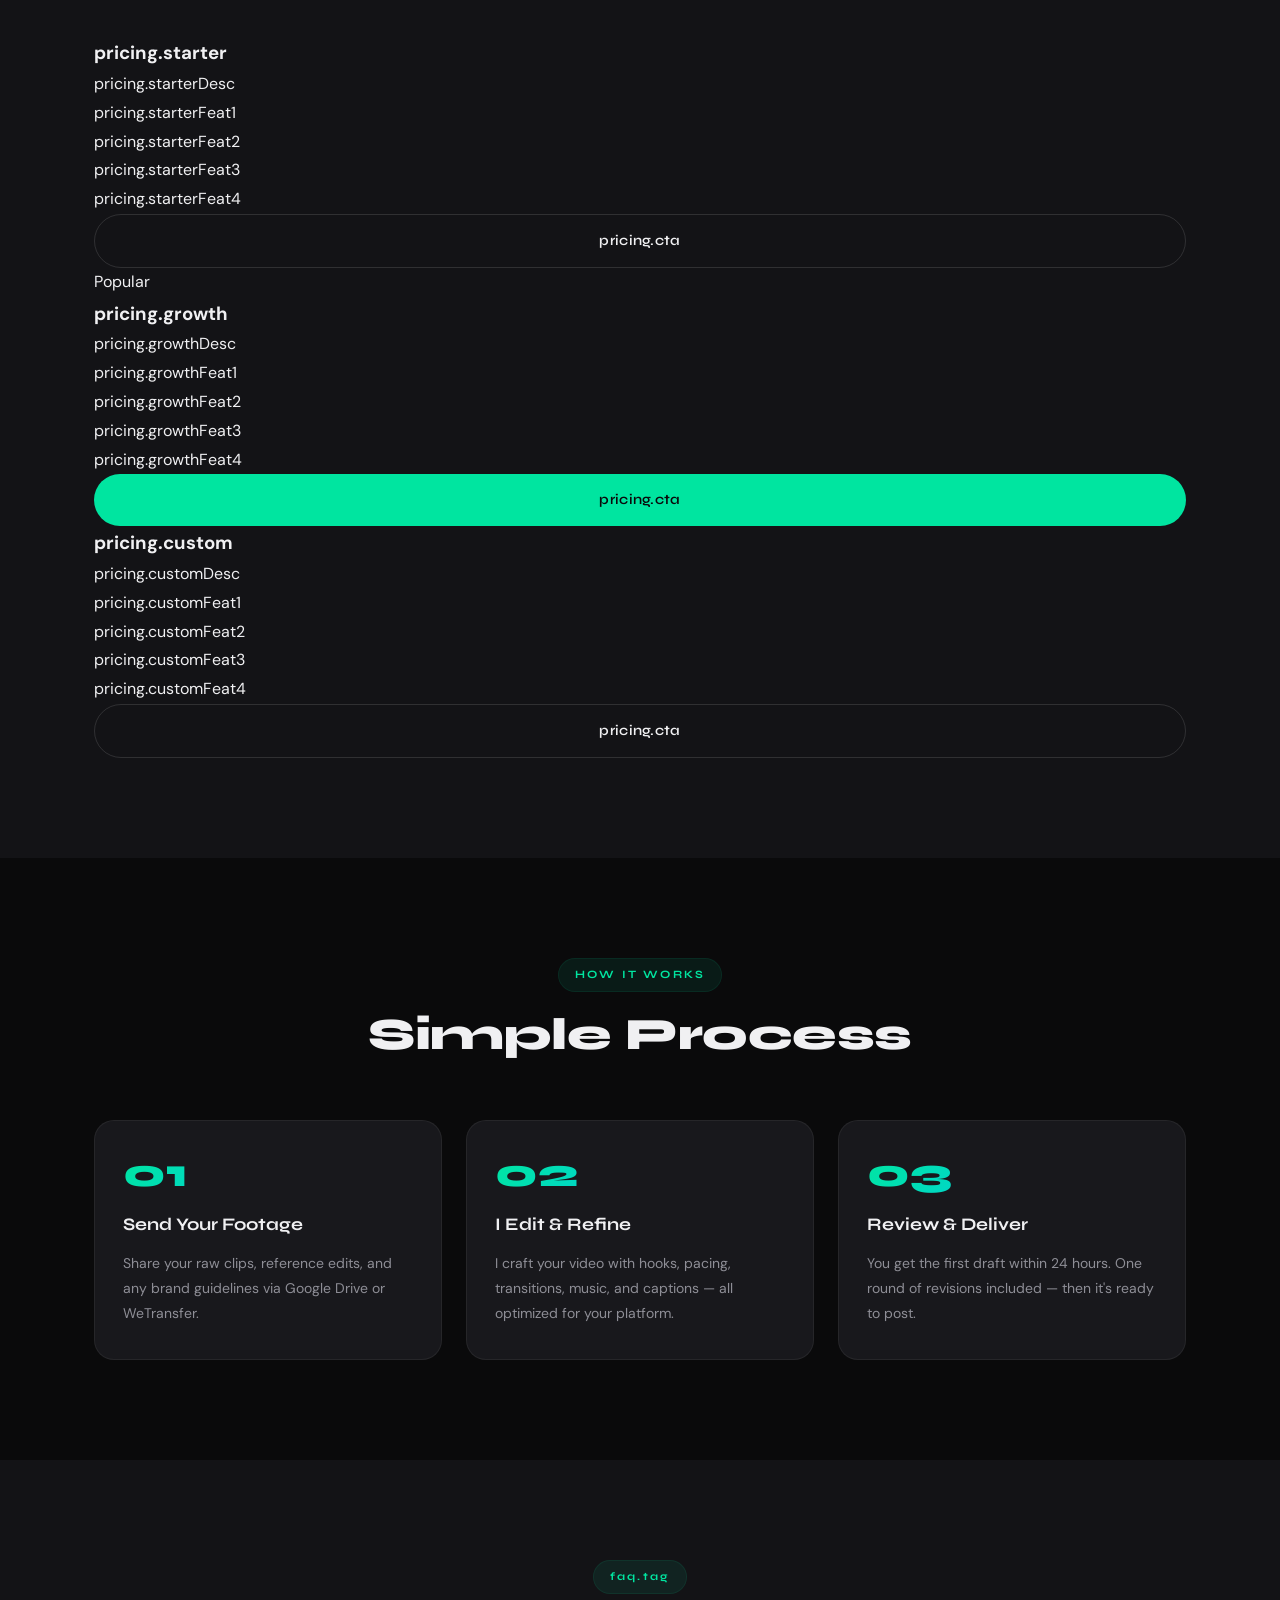
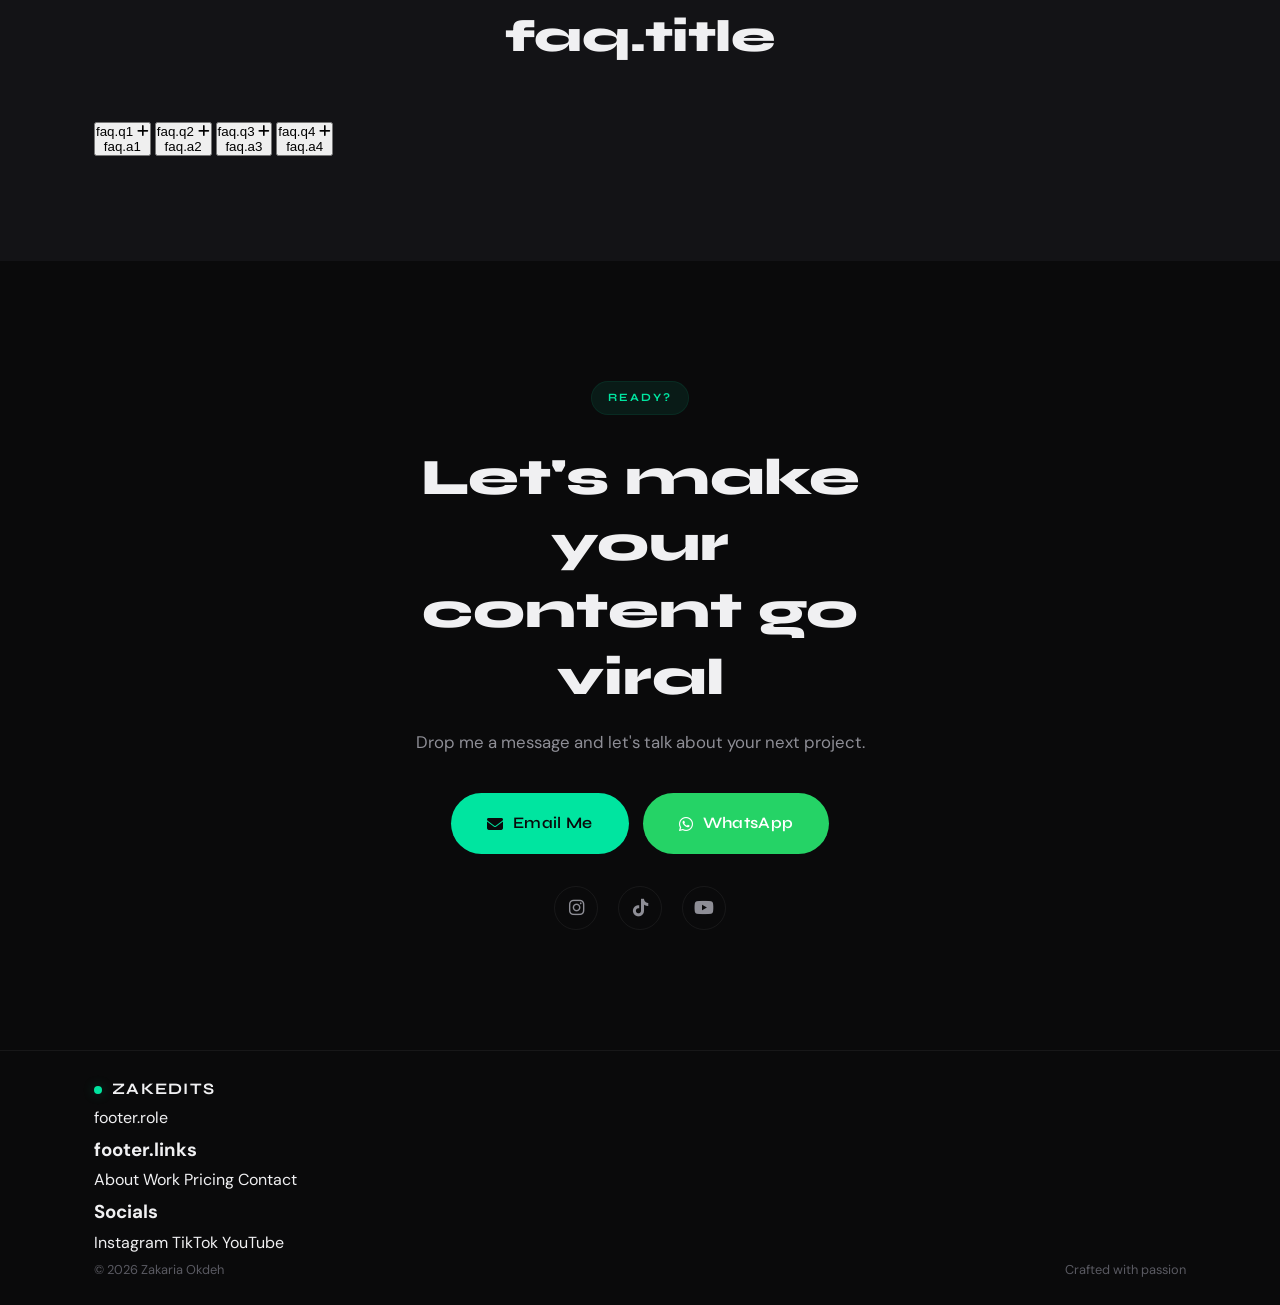
==== commit a33ecde8: "Update index.html" ====
--- a/index.html
+++ b/index.html
@@ -5,21 +5,14 @@
   <meta name="viewport" content="width=device-width, initial-scale=1" />
   <title>Zakaria Okdeh — Video Editor</title>
   <meta name="description" content="Short-form video editor specializing in Reels, TikTok & Shorts. Let's make your content stand out.">
-
-  <!-- Fonts -->
   <link rel="preconnect" href="https://fonts.googleapis.com">
   <link rel="preconnect" href="https://fonts.gstatic.com" crossorigin>
   <link href="https://fonts.googleapis.com/css2?family=Syne:wght@400;600;700;800&family=DM+Sans:ital,wght@0,300;0,400;0,500;1,400&display=swap" rel="stylesheet">
-
-  <!-- Icons -->
   <link rel="stylesheet" href="https://cdnjs.cloudflare.com/ajax/libs/font-awesome/6.5.1/css/all.min.css">
-
   <link rel="stylesheet" href="assets/css/styles.css">
 </head>
-
 <body>
 
-<!-- ===== NAV ===== -->
 <nav class="nav" id="mainNav">
   <div class="nav__inner">
     <a class="nav__logo" href="index.html">
@@ -27,8 +20,11 @@
       <span>ZAKEDITS</span>
     </a>
     <div class="nav__right">
+      <a href="#about" class="nav__link" id="navAbout">About</a>
       <a href="#work" class="nav__link" id="navWork">Work</a>
       <a href="#services" class="nav__link" id="navServices">Services</a>
+      <a href="#pricing" class="nav__link" id="navPricing">Pricing</a>
+      <a href="#faq" class="nav__link" id="navFaq">FAQ</a>
       <a href="#contact" class="nav__link nav__link--cta" id="navContact">Let's Talk</a>
       <select id="langSelect" class="nav__lang">
         <option value="en">EN</option>
@@ -42,45 +38,74 @@
   </div>
 </nav>
 
-<!-- Mobile menu -->
 <div class="mobile-menu" id="mobileMenu">
+  <a href="#about" class="mobile-menu__link" id="mNavAbout">About</a>
   <a href="#work" class="mobile-menu__link" id="mNavWork">Work</a>
   <a href="#services" class="mobile-menu__link" id="mNavServices">Services</a>
+  <a href="#pricing" class="mobile-menu__link" id="mNavPricing">Pricing</a>
+  <a href="#faq" class="mobile-menu__link" id="mNavFaq">FAQ</a>
   <a href="#contact" class="mobile-menu__link" id="mNavContact">Let's Talk</a>
 </div>
 
-<!-- ===== HERO ===== -->
 <section class="hero">
   <div class="hero__bg">
     <div class="hero__grain"></div>
     <div class="hero__gradient"></div>
   </div>
-  <div class="hero__content">
-    <div class="hero__tag" id="heroTag">SHORT-FORM VIDEO EDITOR</div>
-    <h1 class="hero__title" id="heroTitle">I turn raw footage<br>into <span class="hero__accent">scroll-stoppers</span></h1>
-    <p class="hero__sub" id="heroSubtitle">Reels. TikToks. Shorts. Crafted to hook, hold, and convert.</p>
-    <div class="hero__ctas">
-      <a href="#work" class="btn btn--primary" id="heroBtn">
-        <span id="heroBtnText">See My Work</span>
-        <svg width="18" height="18" viewBox="0 0 24 24" fill="none" stroke="currentColor" stroke-width="2"><path d="M7 17l9.2-9.2M7 7h9.2v9.2"/></svg>
-      </a>
-      <a href="#contact" class="btn btn--ghost" id="heroBtnContact">
-        <span id="heroBtnContactText">Get a Quote</span>
-      </a>
-    </div>
-
-    <div class="hero__stats">
-      <div class="hero__stat">
-        <span class="hero__stat-num">50+</span>
-        <span class="hero__stat-label" id="statProjects">Projects Delivered</span>
-      </div>
-      <div class="hero__stat">
-        <span class="hero__stat-num">&lt;24h</span>
-        <span class="hero__stat-label" id="statTurnaround">Turnaround Time</span>
-      </div>
-      <div class="hero__stat">
-        <span class="hero__stat-num">3</span>
-        <span class="hero__stat-label" id="statLanguages">Languages</span>
+  <div class="hero__content hero__content--split">
+    <div class="hero__copy">
+      <div class="hero__tag" id="heroTag">SHORT-FORM VIDEO EDITOR</div>
+      <h1 class="hero__title" id="heroTitle">I turn raw footage<br>into <span class="hero__accent">scroll-stoppers</span></h1>
+      <p class="hero__sub" id="heroSubtitle">Reels. TikToks. Shorts. Crafted to hook, hold, and convert.</p>
+      <div class="hero__ctas">
+        <a href="#work" class="btn btn--primary" id="heroBtn">
+          <span id="heroBtnText">See My Work</span>
+          <svg width="18" height="18" viewBox="0 0 24 24" fill="none" stroke="currentColor" stroke-width="2"><path d="M7 17l9.2-9.2M7 7h9.2v9.2"/></svg>
+        </a>
+        <a href="#contact" class="btn btn--ghost" id="heroBtnContact">
+          <span id="heroBtnContactText">Get a Quote</span>
+        </a>
+      </div>
+      <div class="hero__stats">
+        <div class="hero__stat">
+          <span class="hero__stat-num">50+</span>
+          <span class="hero__stat-label" id="statProjects">Projects Delivered</span>
+        </div>
+        <div class="hero__stat">
+          <span class="hero__stat-num">&lt;24h</span>
+          <span class="hero__stat-label" id="statTurnaround">Turnaround Time</span>
+        </div>
+        <div class="hero__stat">
+          <span class="hero__stat-num">3</span>
+          <span class="hero__stat-label" id="statLanguages">Languages</span>
+        </div>
+      </div>
+    </div>
+
+    <div class="hero-panel reveal">
+      <div class="hero-panel__label">Why clients choose this style</div>
+      <div class="hero-panel__list">
+        <div class="hero-panel__item">
+          <i class="fa-solid fa-bolt"></i>
+          <div>
+            <strong id="proofClients">Fast communication</strong>
+            <span>Quick responses and clear workflow.</span>
+          </div>
+        </div>
+        <div class="hero-panel__item">
+          <i class="fa-solid fa-chart-line"></i>
+          <div>
+            <strong id="proofRetention">Retention-focused edits</strong>
+            <span>Hook, pacing, captions, and structure built for short-form platforms.</span>
+          </div>
+        </div>
+        <div class="hero-panel__item">
+          <i class="fa-solid fa-layer-group"></i>
+          <div>
+            <strong id="proofDelivery">Creator-friendly workflow</strong>
+            <span>Clean revisions, mobile-first output, and platform-ready delivery.</span>
+          </div>
+        </div>
       </div>
     </div>
   </div>
@@ -89,10 +114,45 @@
   </div>
 </section>
 
-<!-- ===== WORK / PORTFOLIO ===== -->
+<section class="proof-strip section section--tight">
+  <div class="container">
+    <div class="proof-strip__grid">
+      <div class="proof-pill"><i class="fa-solid fa-bolt"></i><span id="proofClients2">Fast communication</span></div>
+      <div class="proof-pill"><i class="fa-solid fa-chart-simple"></i><span id="proofRetention2">Retention-focused edits</span></div>
+      <div class="proof-pill"><i class="fa-solid fa-mobile-screen-button"></i><span id="proofDelivery2">Creator-friendly workflow</span></div>
+    </div>
+  </div>
+</section>
+
+<section class="section" id="about">
+  <div class="container">
+    <div class="about-grid">
+      <div class="section__header section__header--left reveal">
+        <span class="section__tag" id="aboutTag">ABOUT</span>
+        <h2 class="section__title" id="aboutTitle">A video editor focused on short-form performance</h2>
+        <p class="section__sub" id="aboutSub">I help creators, brands, and businesses turn raw footage into clean, fast, high-retention edits built for Reels, TikTok, and Shorts.</p>
+      </div>
+      <div class="about-cards reveal">
+        <div class="mini-card">
+          <h3 id="aboutCard1Title">Speed</h3>
+          <p id="aboutCard1Desc">Fast turnaround without sacrificing polish or clarity.</p>
+        </div>
+        <div class="mini-card">
+          <h3 id="aboutCard2Title">Multilingual</h3>
+          <p id="aboutCard2Desc">Edits and captions in English, French, and Arabic.</p>
+        </div>
+        <div class="mini-card">
+          <h3 id="aboutCard3Title">Strategy</h3>
+          <p id="aboutCard3Desc">Hook-first pacing, captions, and structure designed for retention.</p>
+        </div>
+      </div>
+    </div>
+  </div>
+</section>
+
 <section class="section" id="work">
   <div class="container">
-    <div class="section__header">
+    <div class="section__header reveal">
       <span class="section__tag" id="workTag">PORTFOLIO</span>
       <h2 class="section__title" id="workTitle">Selected Work</h2>
       <p class="section__sub" id="workSub">Each project crafted to stop the scroll and drive engagement.</p>
@@ -101,30 +161,29 @@
   </div>
 </section>
 
-<!-- ===== SERVICES ===== -->
 <section class="section section--alt" id="services">
   <div class="container">
-    <div class="section__header">
+    <div class="section__header reveal">
       <span class="section__tag" id="servicesTag">WHAT I DO</span>
       <h2 class="section__title" id="servicesTitle">Services</h2>
     </div>
     <div class="services-grid">
-      <div class="service-card">
+      <div class="service-card reveal">
         <div class="service-card__icon"><i class="fa-solid fa-mobile-screen"></i></div>
         <h3 class="service-card__title" id="svc1Title">Reels & TikToks</h3>
         <p class="service-card__desc" id="svc1Desc">Hook-driven short videos with trending transitions, captions, and sound design that boost engagement.</p>
       </div>
-      <div class="service-card">
+      <div class="service-card reveal">
         <div class="service-card__icon"><i class="fa-solid fa-wand-magic-sparkles"></i></div>
         <h3 class="service-card__title" id="svc2Title">Motion & Effects</h3>
         <p class="service-card__desc" id="svc2Desc">Kinetic text, smooth zoom cuts, custom transitions, and visual effects that make your brand pop.</p>
       </div>
-      <div class="service-card">
+      <div class="service-card reveal">
         <div class="service-card__icon"><i class="fa-solid fa-closed-captioning"></i></div>
         <h3 class="service-card__title" id="svc3Title">Captions & Subtitles</h3>
         <p class="service-card__desc" id="svc3Desc">Animated captions in English, French, and Arabic. Accessibility meets style — auto-synced and branded.</p>
       </div>
-      <div class="service-card">
+      <div class="service-card reveal">
         <div class="service-card__icon"><i class="fa-solid fa-palette"></i></div>
         <h3 class="service-card__title" id="svc4Title">Color Grading</h3>
         <p class="service-card__desc" id="svc4Desc">Cinematic color correction that gives your content a consistent, professional aesthetic across all posts.</p>
@@ -133,25 +192,103 @@
   </div>
 </section>
 
-<!-- ===== PROCESS ===== -->
+<section class="section" id="testimonials">
+  <div class="container">
+    <div class="section__header reveal">
+      <span class="section__tag" id="testimonialsTag">SOCIAL PROOF</span>
+      <h2 class="section__title" id="testimonialsTitle">What clients value most</h2>
+      <p class="section__sub" id="testimonialsSub">Positioning examples you can later replace with real testimonials from your own clients.</p>
+    </div>
+    <div class="testimonial-grid">
+      <article class="testimonial-card reveal">
+        <p class="testimonial-card__quote" id="testimonialsQ1">Fast, clear, and easy to work with. The edits felt sharper and much more professional.</p>
+        <div class="testimonial-card__meta">
+          <strong id="testimonialsN1">Creator testimonial placeholder</strong>
+          <span id="testimonialsR1">Short-form content client</span>
+        </div>
+      </article>
+      <article class="testimonial-card reveal">
+        <p class="testimonial-card__quote" id="testimonialsQ2">Great pacing, clean captions, and strong attention to detail. Revisions were handled quickly.</p>
+        <div class="testimonial-card__meta">
+          <strong id="testimonialsN2">Brand testimonial placeholder</strong>
+          <span id="testimonialsR2">Social media client</span>
+        </div>
+      </article>
+      <article class="testimonial-card reveal">
+        <p class="testimonial-card__quote" id="testimonialsQ3">The videos looked more premium and easier to watch on mobile. Strong improvement in presentation.</p>
+        <div class="testimonial-card__meta">
+          <strong id="testimonialsN3">Business testimonial placeholder</strong>
+          <span id="testimonialsR3">Marketing content client</span>
+        </div>
+      </article>
+    </div>
+  </div>
+</section>
+
+<section class="section section--alt" id="pricing">
+  <div class="container">
+    <div class="section__header reveal">
+      <span class="section__tag" id="pricingTag">PACKAGES</span>
+      <h2 class="section__title" id="pricingTitle">Simple ways to work together</h2>
+      <p class="section__sub" id="pricingSub">Use these as starter offers. You can adjust pricing later once you have more client demand.</p>
+    </div>
+    <div class="pricing-grid">
+      <article class="pricing-card reveal">
+        <h3 id="pricingStarter">Starter Edit</h3>
+        <p class="pricing-card__desc" id="pricingStarterDesc">Best for one-off short videos.</p>
+        <ul class="pricing-card__list">
+          <li id="pricingStarterFeat1">1 short-form edit</li>
+          <li id="pricingStarterFeat2">Captions included</li>
+          <li id="pricingStarterFeat3">1 revision round</li>
+          <li id="pricingStarterFeat4">Fast delivery</li>
+        </ul>
+        <a href="#contact" class="btn btn--ghost btn--full" id="pricingCta1">Ask for a quote</a>
+      </article>
+      <article class="pricing-card pricing-card--featured reveal">
+        <div class="pricing-badge">Popular</div>
+        <h3 id="pricingGrowth">Content Pack</h3>
+        <p class="pricing-card__desc" id="pricingGrowthDesc">Best for creators posting consistently.</p>
+        <ul class="pricing-card__list">
+          <li id="pricingGrowthFeat1">5 edited short videos</li>
+          <li id="pricingGrowthFeat2">Hook-first pacing</li>
+          <li id="pricingGrowthFeat3">Caption styling</li>
+          <li id="pricingGrowthFeat4">Priority turnaround</li>
+        </ul>
+        <a href="#contact" class="btn btn--primary btn--full" id="pricingCta2">Ask for a quote</a>
+      </article>
+      <article class="pricing-card reveal">
+        <h3 id="pricingCustom">Custom Project</h3>
+        <p class="pricing-card__desc" id="pricingCustomDesc">Best for brands, ads, and tailored workflows.</p>
+        <ul class="pricing-card__list">
+          <li id="pricingCustomFeat1">Custom scope</li>
+          <li id="pricingCustomFeat2">Ad creatives or campaigns</li>
+          <li id="pricingCustomFeat3">Flexible deliverables</li>
+          <li id="pricingCustomFeat4">Quote based on needs</li>
+        </ul>
+        <a href="#contact" class="btn btn--ghost btn--full" id="pricingCta3">Ask for a quote</a>
+      </article>
+    </div>
+  </div>
+</section>
+
 <section class="section" id="process">
   <div class="container">
-    <div class="section__header">
+    <div class="section__header reveal">
       <span class="section__tag" id="processTag">HOW IT WORKS</span>
       <h2 class="section__title" id="processTitle">Simple Process</h2>
     </div>
     <div class="process-grid">
-      <div class="process-step">
+      <div class="process-step reveal">
         <span class="process-step__num">01</span>
         <h3 class="process-step__title" id="step1Title">Send Your Footage</h3>
         <p class="process-step__desc" id="step1Desc">Share your raw clips, reference edits, and any brand guidelines via Google Drive or WeTransfer.</p>
       </div>
-      <div class="process-step">
+      <div class="process-step reveal">
         <span class="process-step__num">02</span>
         <h3 class="process-step__title" id="step2Title">I Edit & Refine</h3>
         <p class="process-step__desc" id="step2Desc">I craft your video with hooks, pacing, transitions, music, and captions — all optimized for your platform.</p>
       </div>
-      <div class="process-step">
+      <div class="process-step reveal">
         <span class="process-step__num">03</span>
         <h3 class="process-step__title" id="step3Title">Review & Deliver</h3>
         <p class="process-step__desc" id="step3Desc">You get the first draft within 24 hours. One round of revisions included — then it's ready to post.</p>
@@ -160,10 +297,40 @@
   </div>
 </section>
 
-<!-- ===== CTA / CONTACT ===== -->
+<section class="section section--alt" id="faq">
+  <div class="container faq-shell">
+    <div class="section__header section__header--left reveal">
+      <span class="section__tag" id="faqTag">FAQ</span>
+      <h2 class="section__title" id="faqTitle">Common client questions</h2>
+    </div>
+    <div class="faq-list">
+      <button class="faq-item reveal" type="button">
+        <span id="faqQ1">What do you need to start?</span>
+        <i class="fa-solid fa-plus"></i>
+        <div class="faq-item__answer" id="faqA1">Raw footage, a short brief, examples you like, and any brand guidelines if you have them.</div>
+      </button>
+      <button class="faq-item reveal" type="button">
+        <span id="faqQ2">Do you edit Arabic content too?</span>
+        <i class="fa-solid fa-plus"></i>
+        <div class="faq-item__answer" id="faqA2">Yes. I can work with Arabic, English, and French captions and short-form edits.</div>
+      </button>
+      <button class="faq-item reveal" type="button">
+        <span id="faqQ3">How fast is delivery?</span>
+        <i class="fa-solid fa-plus"></i>
+        <div class="faq-item__answer" id="faqA3">For many short-form projects, the first draft can be delivered quickly depending on scope and workload.</div>
+      </button>
+      <button class="faq-item reveal" type="button">
+        <span id="faqQ4">Do you offer revisions?</span>
+        <i class="fa-solid fa-plus"></i>
+        <div class="faq-item__answer" id="faqA4">Yes. A revision round can be included depending on the package or custom agreement.</div>
+      </button>
+    </div>
+  </div>
+</section>
+
 <section class="section section--cta" id="contact">
   <div class="container">
-    <div class="cta-block">
+    <div class="cta-block reveal">
       <span class="section__tag" id="ctaTag">READY?</span>
       <h2 class="cta-block__title" id="ctaTitle">Let's make your<br>content go viral</h2>
       <p class="cta-block__sub" id="ctaSub">Drop me a message and let's talk about your next project.</p>
@@ -186,25 +353,43 @@
   </div>
 </section>
 
-<!-- ===== FOOTER ===== -->
-<footer class="footer">
+<footer class="footer footer--rich">
+  <div class="container footer__grid">
+    <div>
+      <div class="nav__logo footer__brand">
+        <span class="nav__logo-dot"></span>
+        <span>ZAKEDITS</span>
+      </div>
+      <p class="footer__role" id="footerRole">Short-form video editing for creators and brands</p>
+    </div>
+    <div>
+      <h3 class="footer__heading" id="footerLinks">Quick Links</h3>
+      <div class="footer__links">
+        <a href="#about">About</a>
+        <a href="#work">Work</a>
+        <a href="#pricing">Pricing</a>
+        <a href="#contact">Contact</a>
+      </div>
+    </div>
+    <div>
+      <h3 class="footer__heading">Socials</h3>
+      <div class="footer__links">
+        <a href="https://www.instagram.com/zak1edits" target="_blank">Instagram</a>
+        <a href="https://www.tiktok.com/@zak1edits" target="_blank">TikTok</a>
+        <a href="https://www.youtube.com/@zak1edits" target="_blank">YouTube</a>
+      </div>
+    </div>
+  </div>
   <div class="container footer__inner">
     <span id="footerCopy">© <span id="year"></span> Zakaria Okdeh</span>
     <span class="footer__made" id="footerMade">Crafted with passion</span>
   </div>
 </footer>
 
-
 <script>
-  /* ========= STATE ========= */
   const qs = (k) => new URLSearchParams(location.search).get(k);
-  const state = {
-    lang: qs("lang") || localStorage.getItem("lang") || "en",
-    i18n: null,
-    projects: null
-  };
-
-  /* ========= HELPERS ========= */
+  const state = { lang: qs("lang") || localStorage.getItem("lang") || "en", i18n: null, projects: null };
+
   function applyDirAndLang(lang) {
     const html = document.documentElement;
     html.lang = lang;
@@ -220,107 +405,80 @@
   }
 
   async function loadData() {
-    const [i18nRes, projRes] = await Promise.all([
-      fetch("data/i18n.json"),
-      fetch("data/projects.json")
-    ]);
+    const [i18nRes, projRes] = await Promise.all([fetch("data/i18n.json"), fetch("data/projects.json")]);
     state.i18n = await i18nRes.json();
     state.projects = await projRes.json();
   }
 
-  /* ========= RENDER ========= */
   function renderText() {
     const map = {
-      heroTag: "home.heroTag",
-      heroTitle: "home.heroTitle",
-      heroSubtitle: "home.heroSubtitle",
-      heroBtnText: "home.heroBtnText",
-      heroBtnContactText: "home.heroBtnContactText",
-      statProjects: "home.statProjects",
-      statTurnaround: "home.statTurnaround",
-      statLanguages: "home.statLanguages",
-      navWork: "nav.work",
-      navServices: "nav.services",
-      navContact: "nav.contact",
-      mNavWork: "nav.work",
-      mNavServices: "nav.services",
-      mNavContact: "nav.contact",
-      workTag: "work.tag",
-      workTitle: "work.title",
-      workSub: "work.sub",
-      servicesTag: "services.tag",
-      servicesTitle: "services.title",
-      svc1Title: "services.svc1Title",
-      svc1Desc: "services.svc1Desc",
-      svc2Title: "services.svc2Title",
-      svc2Desc: "services.svc2Desc",
-      svc3Title: "services.svc3Title",
-      svc3Desc: "services.svc3Desc",
-      svc4Title: "services.svc4Title",
-      svc4Desc: "services.svc4Desc",
-      processTag: "process.tag",
-      processTitle: "process.title",
-      step1Title: "process.step1Title",
-      step1Desc: "process.step1Desc",
-      step2Title: "process.step2Title",
-      step2Desc: "process.step2Desc",
-      step3Title: "process.step3Title",
-      step3Desc: "process.step3Desc",
-      ctaTag: "cta.tag",
-      ctaTitle: "cta.title",
-      ctaSub: "cta.sub",
-      ctaEmailText: "cta.emailText",
-      ctaWhatsappText: "cta.whatsappText",
-      footerMade: "footer.made"
+      navAbout:"nav.about", navWork:"nav.work", navServices:"nav.services", navPricing:"nav.pricing", navFaq:"nav.faq", navContact:"nav.contact",
+      mNavAbout:"nav.about", mNavWork:"nav.work", mNavServices:"nav.services", mNavPricing:"nav.pricing", mNavFaq:"nav.faq", mNavContact:"nav.contact",
+      heroTag:"home.heroTag", heroTitle:"home.heroTitle", heroSubtitle:"home.heroSubtitle", heroBtnText:"home.heroBtnText", heroBtnContactText:"home.heroBtnContactText",
+      statProjects:"home.statProjects", statTurnaround:"home.statTurnaround", statLanguages:"home.statLanguages",
+      proofClients:"proof.clients", proofRetention:"proof.retention", proofDelivery:"proof.delivery",
+      proofClients2:"proof.clients", proofRetention2:"proof.retention", proofDelivery2:"proof.delivery",
+      aboutTag:"about.tag", aboutTitle:"about.title", aboutSub:"about.sub", aboutCard1Title:"about.card1Title", aboutCard1Desc:"about.card1Desc",
+      aboutCard2Title:"about.card2Title", aboutCard2Desc:"about.card2Desc", aboutCard3Title:"about.card3Title", aboutCard3Desc:"about.card3Desc",
+      workTag:"work.tag", workTitle:"work.title", workSub:"work.sub",
+      servicesTag:"services.tag", servicesTitle:"services.title", svc1Title:"services.svc1Title", svc1Desc:"services.svc1Desc", svc2Title:"services.svc2Title", svc2Desc:"services.svc2Desc", svc3Title:"services.svc3Title", svc3Desc:"services.svc3Desc", svc4Title:"services.svc4Title", svc4Desc:"services.svc4Desc",
+      testimonialsTag:"testimonials.tag", testimonialsTitle:"testimonials.title", testimonialsSub:"testimonials.sub",
+      testimonialsQ1:"testimonials.t1Quote", testimonialsN1:"testimonials.t1Name", testimonialsR1:"testimonials.t1Role",
+      testimonialsQ2:"testimonials.t2Quote", testimonialsN2:"testimonials.t2Name", testimonialsR2:"testimonials.t2Role",
+      testimonialsQ3:"testimonials.t3Quote", testimonialsN3:"testimonials.t3Name", testimonialsR3:"testimonials.t3Role",
+      pricingTag:"pricing.tag", pricingTitle:"pricing.title", pricingSub:"pricing.sub",
+      pricingStarter:"pricing.starter", pricingStarterDesc:"pricing.starterDesc", pricingStarterFeat1:"pricing.starterFeat1", pricingStarterFeat2:"pricing.starterFeat2", pricingStarterFeat3:"pricing.starterFeat3", pricingStarterFeat4:"pricing.starterFeat4",
+      pricingGrowth:"pricing.growth", pricingGrowthDesc:"pricing.growthDesc", pricingGrowthFeat1:"pricing.growthFeat1", pricingGrowthFeat2:"pricing.growthFeat2", pricingGrowthFeat3:"pricing.growthFeat3", pricingGrowthFeat4:"pricing.growthFeat4",
+      pricingCustom:"pricing.custom", pricingCustomDesc:"pricing.customDesc", pricingCustomFeat1:"pricing.customFeat1", pricingCustomFeat2:"pricing.customFeat2", pricingCustomFeat3:"pricing.customFeat3", pricingCustomFeat4:"pricing.customFeat4",
+      pricingCta1:"pricing.cta", pricingCta2:"pricing.cta", pricingCta3:"pricing.cta",
+      processTag:"process.tag", processTitle:"process.title", step1Title:"process.step1Title", step1Desc:"process.step1Desc", step2Title:"process.step2Title", step2Desc:"process.step2Desc", step3Title:"process.step3Title", step3Desc:"process.step3Desc",
+      faqTag:"faq.tag", faqTitle:"faq.title", faqQ1:"faq.q1", faqA1:"faq.a1", faqQ2:"faq.q2", faqA2:"faq.a2", faqQ3:"faq.q3", faqA3:"faq.a3", faqQ4:"faq.q4", faqA4:"faq.a4",
+      ctaTag:"cta.tag", ctaTitle:"cta.title", ctaSub:"cta.sub", ctaEmailText:"cta.emailText", ctaWhatsappText:"cta.whatsappText",
+      footerRole:"footer.role", footerLinks:"footer.links", footerMade:"footer.made"
     };
-
-    for (const [id, path] of Object.entries(map)) {
+    for (const [id,path] of Object.entries(map)) {
       const el = document.getElementById(id);
-      if (el) {
-        const val = t(path);
-        if (id === "heroTitle") { el.innerHTML = val; }
-        else if (id === "ctaTitle") { el.innerHTML = val; }
-        else { el.textContent = val; }
-      }
+      if (!el) continue;
+      const val = t(path);
+      if (id === "heroTitle" || id === "ctaTitle") el.innerHTML = val;
+      else el.textContent = val;
     }
-
     document.getElementById("year").textContent = new Date().getFullYear();
+  }
+
+  function projectThumb(p) {
+    return p.thumbnail || "data:image/svg+xml,%3Csvg xmlns='http://www.w3.org/2000/svg' viewBox='0 0 800 1000'%3E%3Crect width='800' height='1000' fill='%23151518'/%3E%3Crect x='70' y='70' width='660' height='860' rx='26' fill='%231d1d22' stroke='%2331313a'/%3E%3Ccircle cx='400' cy='360' r='70' fill='%2300e5a0' fill-opacity='.14'/%3E%3Cpath d='M380 320l70 40-70 40z' fill='%2300e5a0'/%3E%3Crect x='150' y='560' width='500' height='22' rx='11' fill='%23373741'/%3E%3Crect x='150' y='610' width='380' height='18' rx='9' fill='%232e2e35'/%3E%3Crect x='150' y='690' width='120' height='32' rx='16' fill='%2326262d'/%3E%3Crect x='286' y='690' width='120' height='32' rx='16' fill='%2326262d'/%3E%3C/svg%3E";
   }
 
   function renderProjects() {
     const grid = document.getElementById("projectsGrid");
     grid.innerHTML = "";
-
     state.projects.forEach((p, i) => {
       const title = p.title[state.lang] || p.title.en;
       const summary = p.summary[state.lang] || p.summary.en;
       const category = p.category?.[state.lang] || p.category?.en || "";
-
       const card = document.createElement("a");
       card.href = `project.html?id=${encodeURIComponent(p.id)}&lang=${encodeURIComponent(state.lang)}`;
-      card.className = "project-card";
-      card.style.animationDelay = `${i * 0.1}s`;
-
+      card.className = "project-card reveal";
+      card.style.transitionDelay = `${i * 60}ms`;
       card.innerHTML = `
-        <div class="project-card__thumb" style="background-image:url('${p.thumbnail || ''}')">
+        <div class="project-card__thumb" style="background-image:url('${projectThumb(p)}')">
           <div class="project-card__overlay">
-            <div class="project-card__play">
-              <i class="fa-solid fa-play"></i>
-            </div>
+            <div class="project-card__play"><i class="fa-solid fa-play"></i></div>
           </div>
           ${category ? `<span class="project-card__cat">${category}</span>` : ''}
+          <span class="project-card__year">${p.year || ""}</span>
         </div>
         <div class="project-card__info">
           <h3 class="project-card__title">${title}</h3>
           <p class="project-card__summary">${summary}</p>
-          <div class="project-card__tags">${(p.tags || []).map(tag => `<span class="tag">${tag}</span>`).join('')}</div>
-        </div>
-      `;
+          <div class="project-card__tags">${(p.tags || []).slice(0,4).map(tag => `<span class="tag">${tag}</span>`).join('')}</div>
+          <div class="project-card__cta">View project <i class="fa-solid fa-arrow-right"></i></div>
+        </div>`;
       grid.appendChild(card);
     });
   }
 
-  /* ========= NAV ========= */
   function setupNav() {
     const burger = document.getElementById("navBurger");
     const menu = document.getElementById("mobileMenu");
@@ -328,50 +486,37 @@
       burger.classList.toggle("active");
       menu.classList.toggle("open");
     });
-    menu.querySelectorAll("a").forEach(a => {
-      a.addEventListener("click", () => {
-        burger.classList.remove("active");
-        menu.classList.remove("open");
-      });
-    });
-
-    // Nav background on scroll
+    menu.querySelectorAll("a").forEach(a => a.addEventListener("click", () => {
+      burger.classList.remove("active");
+      menu.classList.remove("open");
+    }));
     window.addEventListener("scroll", () => {
       document.getElementById("mainNav").classList.toggle("nav--scrolled", window.scrollY > 60);
     });
   }
 
-  /* ========= SCROLL ANIMATIONS ========= */
   function setupScrollAnimations() {
     const observer = new IntersectionObserver((entries) => {
-      entries.forEach(entry => {
-        if (entry.isIntersecting) {
-          entry.target.classList.add("in-view");
-        }
-      });
-    }, { threshold: 0.15 });
-
-    document.querySelectorAll('.service-card, .process-step, .project-card, .section__header, .cta-block').forEach(el => {
-      observer.observe(el);
+      entries.forEach(entry => { if (entry.isIntersecting) entry.target.classList.add("in-view"); });
+    }, { threshold: 0.12 });
+    document.querySelectorAll('.reveal, .project-card, .service-card, .process-step, .cta-block').forEach(el => observer.observe(el));
+  }
+
+  function setupFaq() {
+    document.querySelectorAll(".faq-item").forEach(btn => {
+      btn.addEventListener("click", () => btn.classList.toggle("open"));
     });
   }
 
-  /* ========= INIT ========= */
   async function init() {
     applyDirAndLang(state.lang);
     document.getElementById("langSelect").value = state.lang;
-
     await loadData();
     renderText();
     renderProjects();
     setupNav();
-
-    // Allow animations after load
-    requestAnimationFrame(() => {
-      document.body.classList.add("loaded");
-      setupScrollAnimations();
-    });
-
+    setupFaq();
+    requestAnimationFrame(() => { document.body.classList.add("loaded"); setupScrollAnimations(); });
     document.getElementById("langSelect").addEventListener("change", (e) => {
       state.lang = e.target.value;
       localStorage.setItem("lang", state.lang);
@@ -381,7 +526,6 @@
       setupScrollAnimations();
     });
   }
-
   init();
 </script>
 </body>
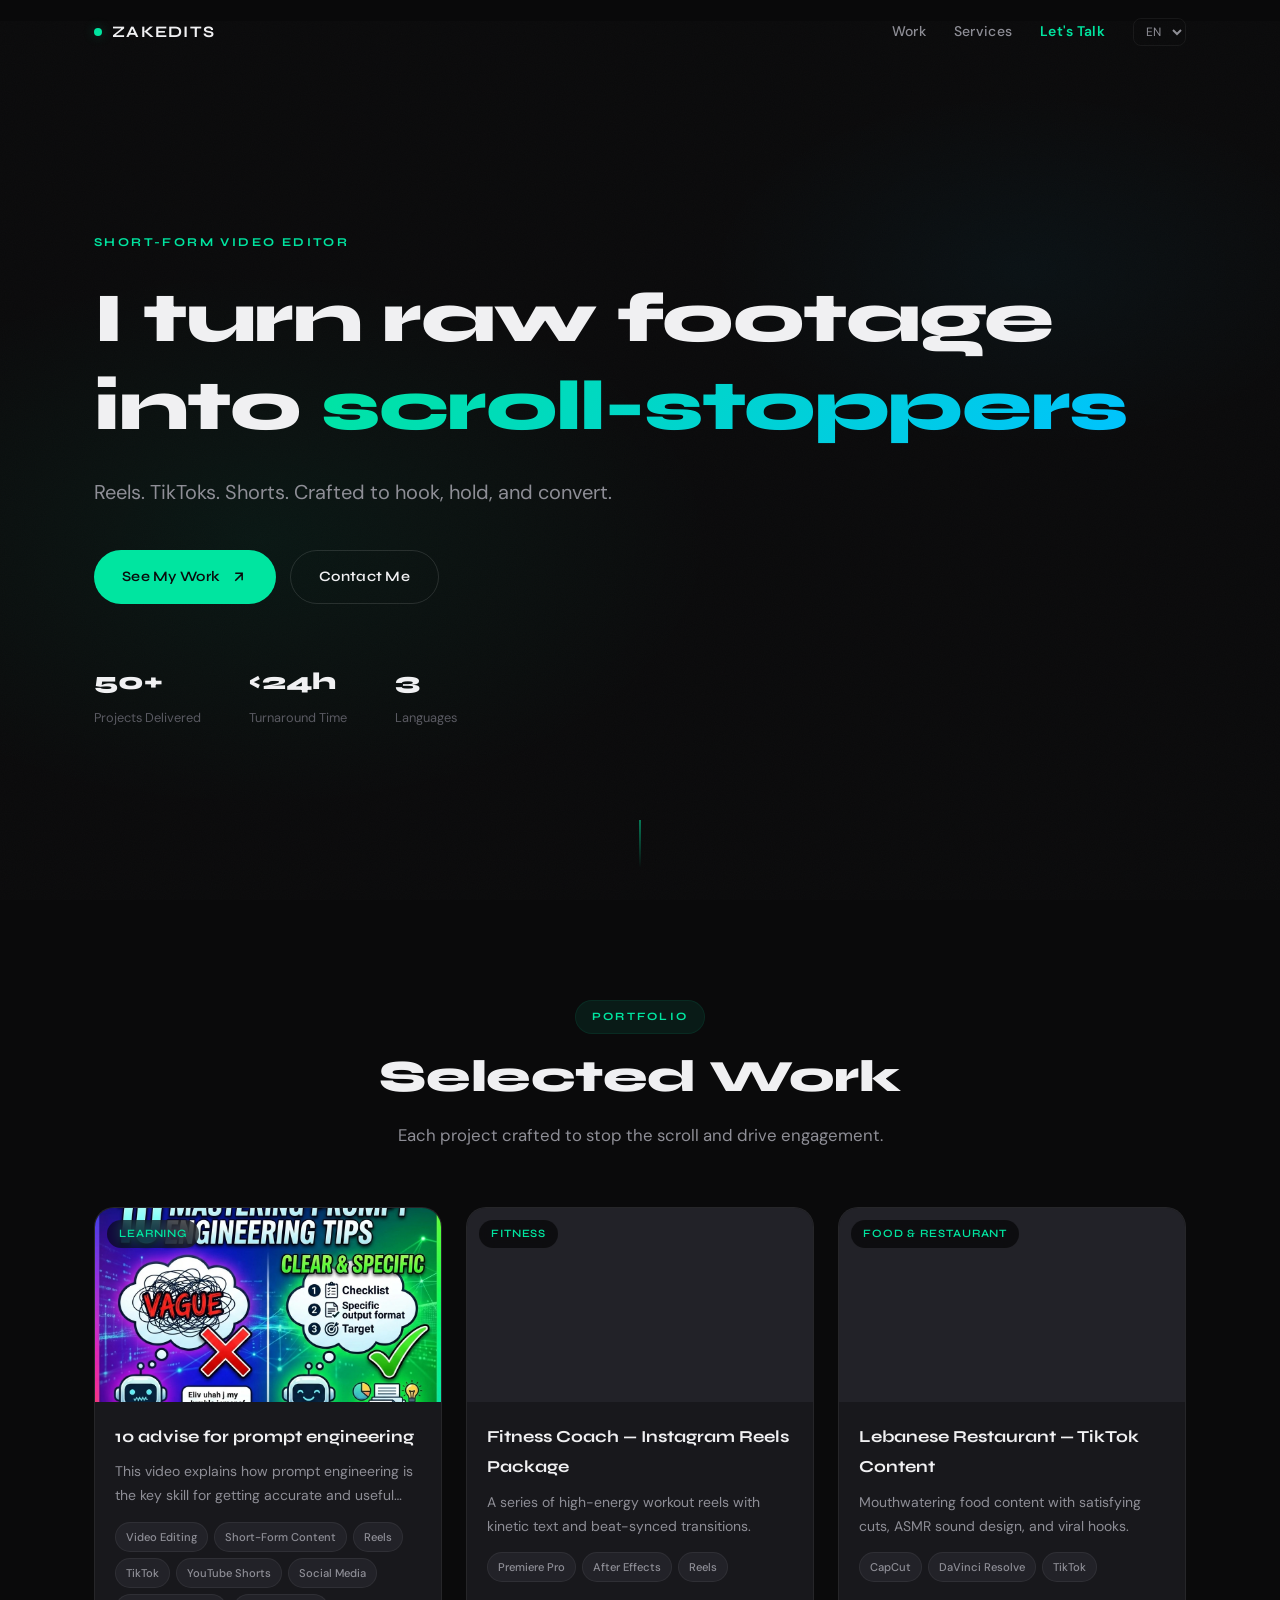
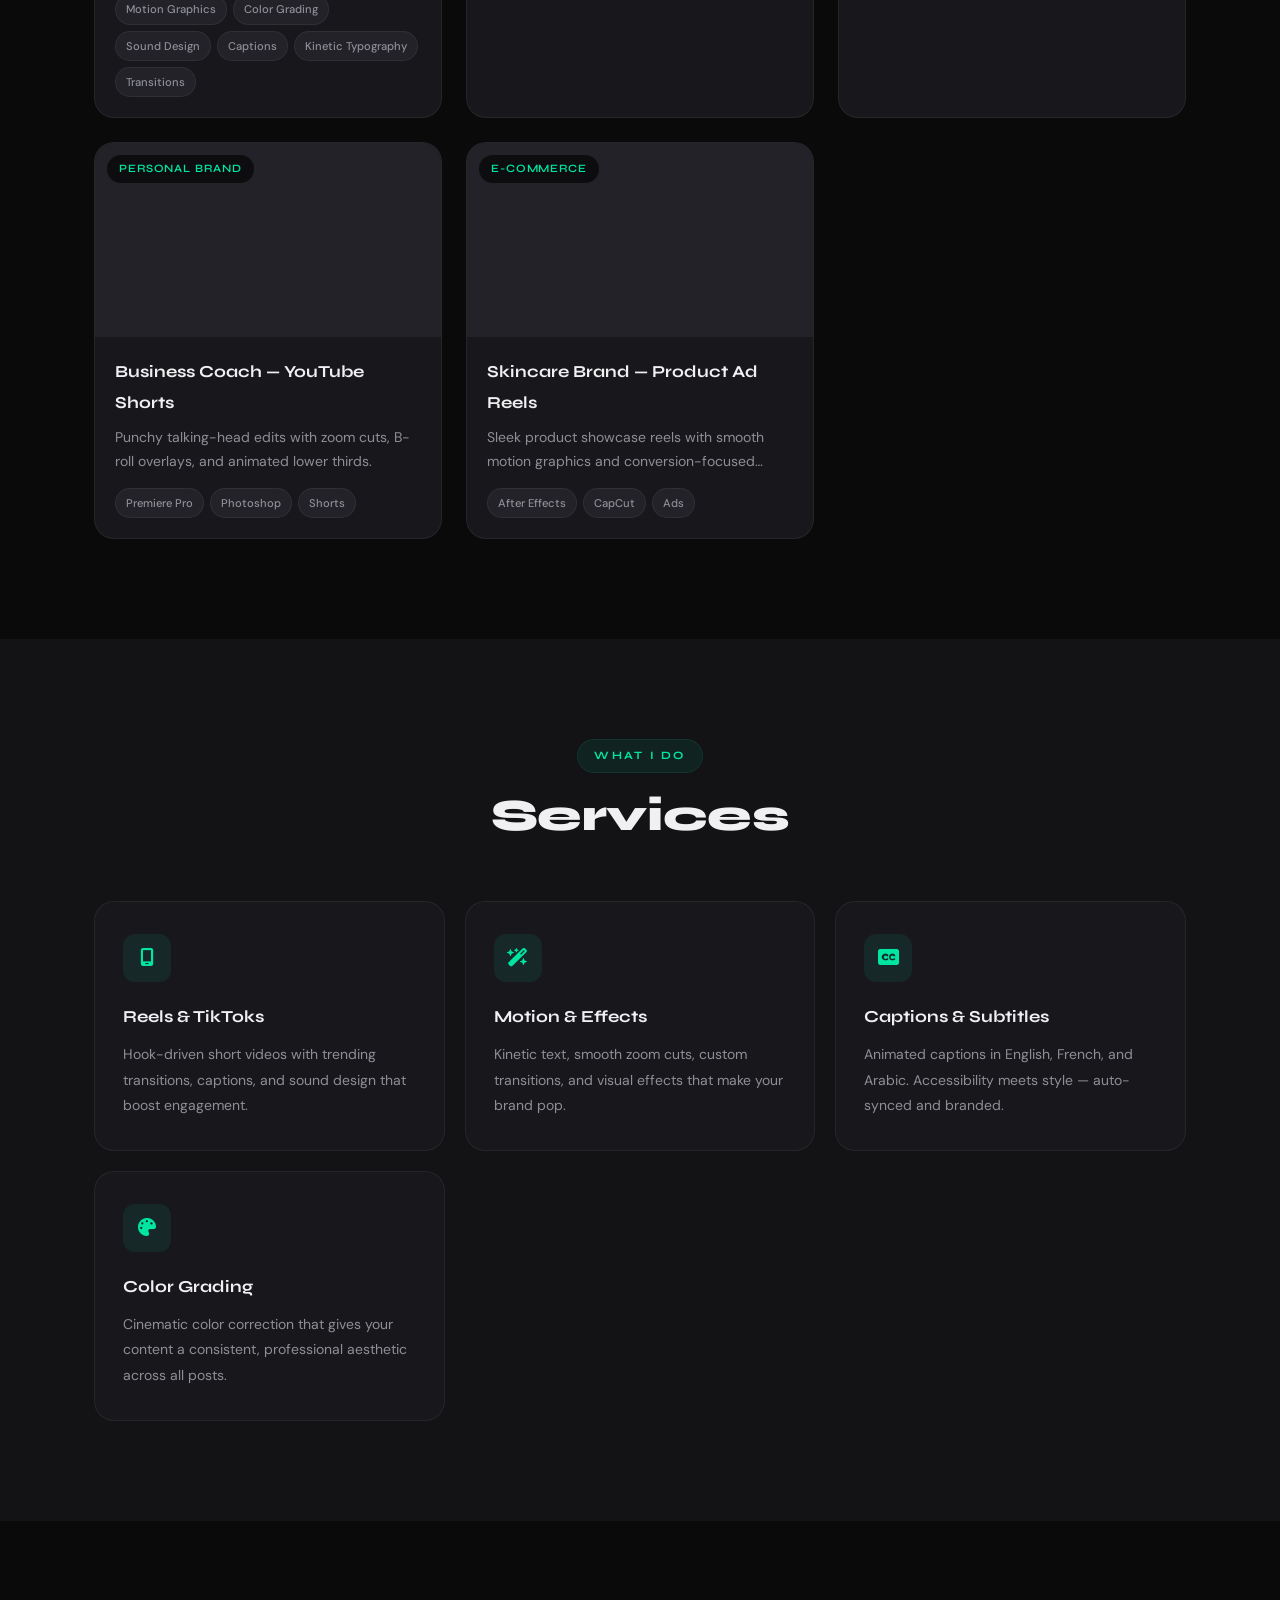
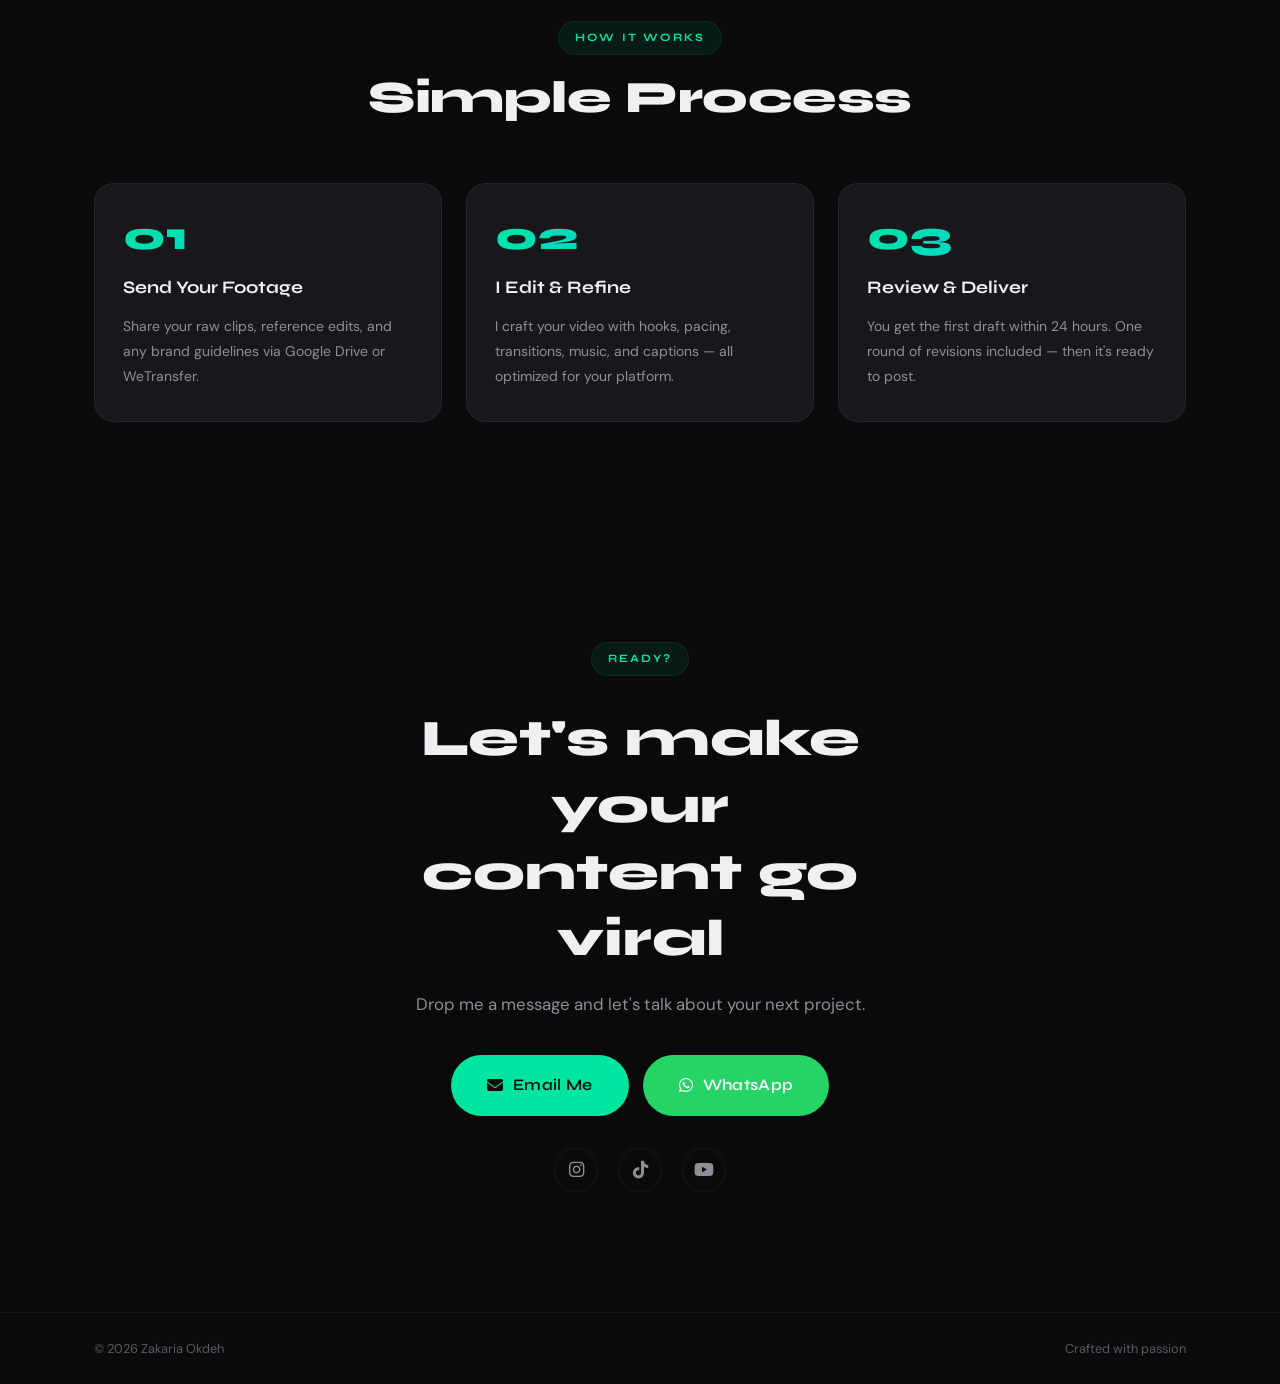
==== commit 3bb526ad: "Update index.html" ====
--- a/index.html
+++ b/index.html
@@ -5,14 +5,21 @@
   <meta name="viewport" content="width=device-width, initial-scale=1" />
   <title>Zakaria Okdeh — Video Editor</title>
   <meta name="description" content="Short-form video editor specializing in Reels, TikTok & Shorts. Let's make your content stand out.">
+
+  <!-- Fonts -->
   <link rel="preconnect" href="https://fonts.googleapis.com">
   <link rel="preconnect" href="https://fonts.gstatic.com" crossorigin>
   <link href="https://fonts.googleapis.com/css2?family=Syne:wght@400;600;700;800&family=DM+Sans:ital,wght@0,300;0,400;0,500;1,400&display=swap" rel="stylesheet">
+
+  <!-- Icons -->
   <link rel="stylesheet" href="https://cdnjs.cloudflare.com/ajax/libs/font-awesome/6.5.1/css/all.min.css">
+
   <link rel="stylesheet" href="assets/css/styles.css">
 </head>
+
 <body>
 
+<!-- ===== NAV ===== -->
 <nav class="nav" id="mainNav">
   <div class="nav__inner">
     <a class="nav__logo" href="index.html">
@@ -20,11 +27,8 @@
       <span>ZAKEDITS</span>
     </a>
     <div class="nav__right">
-      <a href="#about" class="nav__link" id="navAbout">About</a>
       <a href="#work" class="nav__link" id="navWork">Work</a>
       <a href="#services" class="nav__link" id="navServices">Services</a>
-      <a href="#pricing" class="nav__link" id="navPricing">Pricing</a>
-      <a href="#faq" class="nav__link" id="navFaq">FAQ</a>
       <a href="#contact" class="nav__link nav__link--cta" id="navContact">Let's Talk</a>
       <select id="langSelect" class="nav__lang">
         <option value="en">EN</option>
@@ -38,74 +42,45 @@
   </div>
 </nav>
 
+<!-- Mobile menu -->
 <div class="mobile-menu" id="mobileMenu">
-  <a href="#about" class="mobile-menu__link" id="mNavAbout">About</a>
   <a href="#work" class="mobile-menu__link" id="mNavWork">Work</a>
   <a href="#services" class="mobile-menu__link" id="mNavServices">Services</a>
-  <a href="#pricing" class="mobile-menu__link" id="mNavPricing">Pricing</a>
-  <a href="#faq" class="mobile-menu__link" id="mNavFaq">FAQ</a>
   <a href="#contact" class="mobile-menu__link" id="mNavContact">Let's Talk</a>
 </div>
 
+<!-- ===== HERO ===== -->
 <section class="hero">
   <div class="hero__bg">
     <div class="hero__grain"></div>
     <div class="hero__gradient"></div>
   </div>
-  <div class="hero__content hero__content--split">
-    <div class="hero__copy">
-      <div class="hero__tag" id="heroTag">SHORT-FORM VIDEO EDITOR</div>
-      <h1 class="hero__title" id="heroTitle">I turn raw footage<br>into <span class="hero__accent">scroll-stoppers</span></h1>
-      <p class="hero__sub" id="heroSubtitle">Reels. TikToks. Shorts. Crafted to hook, hold, and convert.</p>
-      <div class="hero__ctas">
-        <a href="#work" class="btn btn--primary" id="heroBtn">
-          <span id="heroBtnText">See My Work</span>
-          <svg width="18" height="18" viewBox="0 0 24 24" fill="none" stroke="currentColor" stroke-width="2"><path d="M7 17l9.2-9.2M7 7h9.2v9.2"/></svg>
-        </a>
-        <a href="#contact" class="btn btn--ghost" id="heroBtnContact">
-          <span id="heroBtnContactText">Get a Quote</span>
-        </a>
-      </div>
-      <div class="hero__stats">
-        <div class="hero__stat">
-          <span class="hero__stat-num">50+</span>
-          <span class="hero__stat-label" id="statProjects">Projects Delivered</span>
-        </div>
-        <div class="hero__stat">
-          <span class="hero__stat-num">&lt;24h</span>
-          <span class="hero__stat-label" id="statTurnaround">Turnaround Time</span>
-        </div>
-        <div class="hero__stat">
-          <span class="hero__stat-num">3</span>
-          <span class="hero__stat-label" id="statLanguages">Languages</span>
-        </div>
-      </div>
-    </div>
-
-    <div class="hero-panel reveal">
-      <div class="hero-panel__label">Why clients choose this style</div>
-      <div class="hero-panel__list">
-        <div class="hero-panel__item">
-          <i class="fa-solid fa-bolt"></i>
-          <div>
-            <strong id="proofClients">Fast communication</strong>
-            <span>Quick responses and clear workflow.</span>
-          </div>
-        </div>
-        <div class="hero-panel__item">
-          <i class="fa-solid fa-chart-line"></i>
-          <div>
-            <strong id="proofRetention">Retention-focused edits</strong>
-            <span>Hook, pacing, captions, and structure built for short-form platforms.</span>
-          </div>
-        </div>
-        <div class="hero-panel__item">
-          <i class="fa-solid fa-layer-group"></i>
-          <div>
-            <strong id="proofDelivery">Creator-friendly workflow</strong>
-            <span>Clean revisions, mobile-first output, and platform-ready delivery.</span>
-          </div>
-        </div>
+  <div class="hero__content">
+    <div class="hero__tag" id="heroTag">SHORT-FORM VIDEO EDITOR</div>
+    <h1 class="hero__title" id="heroTitle">I turn raw footage<br>into <span class="hero__accent">scroll-stoppers</span></h1>
+    <p class="hero__sub" id="heroSubtitle">Reels. TikToks. Shorts. Crafted to hook, hold, and convert.</p>
+    <div class="hero__ctas">
+      <a href="#work" class="btn btn--primary" id="heroBtn">
+        <span id="heroBtnText">See My Work</span>
+        <svg width="18" height="18" viewBox="0 0 24 24" fill="none" stroke="currentColor" stroke-width="2"><path d="M7 17l9.2-9.2M7 7h9.2v9.2"/></svg>
+      </a>
+      <a href="#contact" class="btn btn--ghost" id="heroBtnContact">
+        <span id="heroBtnContactText">Get a Quote</span>
+      </a>
+    </div>
+
+    <div class="hero__stats">
+      <div class="hero__stat">
+        <span class="hero__stat-num">50+</span>
+        <span class="hero__stat-label" id="statProjects">Projects Delivered</span>
+      </div>
+      <div class="hero__stat">
+        <span class="hero__stat-num">&lt;24h</span>
+        <span class="hero__stat-label" id="statTurnaround">Turnaround Time</span>
+      </div>
+      <div class="hero__stat">
+        <span class="hero__stat-num">3</span>
+        <span class="hero__stat-label" id="statLanguages">Languages</span>
       </div>
     </div>
   </div>
@@ -114,45 +89,10 @@
   </div>
 </section>
 
-<section class="proof-strip section section--tight">
-  <div class="container">
-    <div class="proof-strip__grid">
-      <div class="proof-pill"><i class="fa-solid fa-bolt"></i><span id="proofClients2">Fast communication</span></div>
-      <div class="proof-pill"><i class="fa-solid fa-chart-simple"></i><span id="proofRetention2">Retention-focused edits</span></div>
-      <div class="proof-pill"><i class="fa-solid fa-mobile-screen-button"></i><span id="proofDelivery2">Creator-friendly workflow</span></div>
-    </div>
-  </div>
-</section>
-
-<section class="section" id="about">
-  <div class="container">
-    <div class="about-grid">
-      <div class="section__header section__header--left reveal">
-        <span class="section__tag" id="aboutTag">ABOUT</span>
-        <h2 class="section__title" id="aboutTitle">A video editor focused on short-form performance</h2>
-        <p class="section__sub" id="aboutSub">I help creators, brands, and businesses turn raw footage into clean, fast, high-retention edits built for Reels, TikTok, and Shorts.</p>
-      </div>
-      <div class="about-cards reveal">
-        <div class="mini-card">
-          <h3 id="aboutCard1Title">Speed</h3>
-          <p id="aboutCard1Desc">Fast turnaround without sacrificing polish or clarity.</p>
-        </div>
-        <div class="mini-card">
-          <h3 id="aboutCard2Title">Multilingual</h3>
-          <p id="aboutCard2Desc">Edits and captions in English, French, and Arabic.</p>
-        </div>
-        <div class="mini-card">
-          <h3 id="aboutCard3Title">Strategy</h3>
-          <p id="aboutCard3Desc">Hook-first pacing, captions, and structure designed for retention.</p>
-        </div>
-      </div>
-    </div>
-  </div>
-</section>
-
+<!-- ===== WORK / PORTFOLIO ===== -->
 <section class="section" id="work">
   <div class="container">
-    <div class="section__header reveal">
+    <div class="section__header">
       <span class="section__tag" id="workTag">PORTFOLIO</span>
       <h2 class="section__title" id="workTitle">Selected Work</h2>
       <p class="section__sub" id="workSub">Each project crafted to stop the scroll and drive engagement.</p>
@@ -161,29 +101,30 @@
   </div>
 </section>
 
+<!-- ===== SERVICES ===== -->
 <section class="section section--alt" id="services">
   <div class="container">
-    <div class="section__header reveal">
+    <div class="section__header">
       <span class="section__tag" id="servicesTag">WHAT I DO</span>
       <h2 class="section__title" id="servicesTitle">Services</h2>
     </div>
     <div class="services-grid">
-      <div class="service-card reveal">
+      <div class="service-card">
         <div class="service-card__icon"><i class="fa-solid fa-mobile-screen"></i></div>
         <h3 class="service-card__title" id="svc1Title">Reels & TikToks</h3>
         <p class="service-card__desc" id="svc1Desc">Hook-driven short videos with trending transitions, captions, and sound design that boost engagement.</p>
       </div>
-      <div class="service-card reveal">
+      <div class="service-card">
         <div class="service-card__icon"><i class="fa-solid fa-wand-magic-sparkles"></i></div>
         <h3 class="service-card__title" id="svc2Title">Motion & Effects</h3>
         <p class="service-card__desc" id="svc2Desc">Kinetic text, smooth zoom cuts, custom transitions, and visual effects that make your brand pop.</p>
       </div>
-      <div class="service-card reveal">
+      <div class="service-card">
         <div class="service-card__icon"><i class="fa-solid fa-closed-captioning"></i></div>
         <h3 class="service-card__title" id="svc3Title">Captions & Subtitles</h3>
         <p class="service-card__desc" id="svc3Desc">Animated captions in English, French, and Arabic. Accessibility meets style — auto-synced and branded.</p>
       </div>
-      <div class="service-card reveal">
+      <div class="service-card">
         <div class="service-card__icon"><i class="fa-solid fa-palette"></i></div>
         <h3 class="service-card__title" id="svc4Title">Color Grading</h3>
         <p class="service-card__desc" id="svc4Desc">Cinematic color correction that gives your content a consistent, professional aesthetic across all posts.</p>
@@ -192,103 +133,25 @@
   </div>
 </section>
 
-<section class="section" id="testimonials">
-  <div class="container">
-    <div class="section__header reveal">
-      <span class="section__tag" id="testimonialsTag">SOCIAL PROOF</span>
-      <h2 class="section__title" id="testimonialsTitle">What clients value most</h2>
-      <p class="section__sub" id="testimonialsSub">Positioning examples you can later replace with real testimonials from your own clients.</p>
-    </div>
-    <div class="testimonial-grid">
-      <article class="testimonial-card reveal">
-        <p class="testimonial-card__quote" id="testimonialsQ1">Fast, clear, and easy to work with. The edits felt sharper and much more professional.</p>
-        <div class="testimonial-card__meta">
-          <strong id="testimonialsN1">Creator testimonial placeholder</strong>
-          <span id="testimonialsR1">Short-form content client</span>
-        </div>
-      </article>
-      <article class="testimonial-card reveal">
-        <p class="testimonial-card__quote" id="testimonialsQ2">Great pacing, clean captions, and strong attention to detail. Revisions were handled quickly.</p>
-        <div class="testimonial-card__meta">
-          <strong id="testimonialsN2">Brand testimonial placeholder</strong>
-          <span id="testimonialsR2">Social media client</span>
-        </div>
-      </article>
-      <article class="testimonial-card reveal">
-        <p class="testimonial-card__quote" id="testimonialsQ3">The videos looked more premium and easier to watch on mobile. Strong improvement in presentation.</p>
-        <div class="testimonial-card__meta">
-          <strong id="testimonialsN3">Business testimonial placeholder</strong>
-          <span id="testimonialsR3">Marketing content client</span>
-        </div>
-      </article>
-    </div>
-  </div>
-</section>
-
-<section class="section section--alt" id="pricing">
-  <div class="container">
-    <div class="section__header reveal">
-      <span class="section__tag" id="pricingTag">PACKAGES</span>
-      <h2 class="section__title" id="pricingTitle">Simple ways to work together</h2>
-      <p class="section__sub" id="pricingSub">Use these as starter offers. You can adjust pricing later once you have more client demand.</p>
-    </div>
-    <div class="pricing-grid">
-      <article class="pricing-card reveal">
-        <h3 id="pricingStarter">Starter Edit</h3>
-        <p class="pricing-card__desc" id="pricingStarterDesc">Best for one-off short videos.</p>
-        <ul class="pricing-card__list">
-          <li id="pricingStarterFeat1">1 short-form edit</li>
-          <li id="pricingStarterFeat2">Captions included</li>
-          <li id="pricingStarterFeat3">1 revision round</li>
-          <li id="pricingStarterFeat4">Fast delivery</li>
-        </ul>
-        <a href="#contact" class="btn btn--ghost btn--full" id="pricingCta1">Ask for a quote</a>
-      </article>
-      <article class="pricing-card pricing-card--featured reveal">
-        <div class="pricing-badge">Popular</div>
-        <h3 id="pricingGrowth">Content Pack</h3>
-        <p class="pricing-card__desc" id="pricingGrowthDesc">Best for creators posting consistently.</p>
-        <ul class="pricing-card__list">
-          <li id="pricingGrowthFeat1">5 edited short videos</li>
-          <li id="pricingGrowthFeat2">Hook-first pacing</li>
-          <li id="pricingGrowthFeat3">Caption styling</li>
-          <li id="pricingGrowthFeat4">Priority turnaround</li>
-        </ul>
-        <a href="#contact" class="btn btn--primary btn--full" id="pricingCta2">Ask for a quote</a>
-      </article>
-      <article class="pricing-card reveal">
-        <h3 id="pricingCustom">Custom Project</h3>
-        <p class="pricing-card__desc" id="pricingCustomDesc">Best for brands, ads, and tailored workflows.</p>
-        <ul class="pricing-card__list">
-          <li id="pricingCustomFeat1">Custom scope</li>
-          <li id="pricingCustomFeat2">Ad creatives or campaigns</li>
-          <li id="pricingCustomFeat3">Flexible deliverables</li>
-          <li id="pricingCustomFeat4">Quote based on needs</li>
-        </ul>
-        <a href="#contact" class="btn btn--ghost btn--full" id="pricingCta3">Ask for a quote</a>
-      </article>
-    </div>
-  </div>
-</section>
-
+<!-- ===== PROCESS ===== -->
 <section class="section" id="process">
   <div class="container">
-    <div class="section__header reveal">
+    <div class="section__header">
       <span class="section__tag" id="processTag">HOW IT WORKS</span>
       <h2 class="section__title" id="processTitle">Simple Process</h2>
     </div>
     <div class="process-grid">
-      <div class="process-step reveal">
+      <div class="process-step">
         <span class="process-step__num">01</span>
         <h3 class="process-step__title" id="step1Title">Send Your Footage</h3>
         <p class="process-step__desc" id="step1Desc">Share your raw clips, reference edits, and any brand guidelines via Google Drive or WeTransfer.</p>
       </div>
-      <div class="process-step reveal">
+      <div class="process-step">
         <span class="process-step__num">02</span>
         <h3 class="process-step__title" id="step2Title">I Edit & Refine</h3>
         <p class="process-step__desc" id="step2Desc">I craft your video with hooks, pacing, transitions, music, and captions — all optimized for your platform.</p>
       </div>
-      <div class="process-step reveal">
+      <div class="process-step">
         <span class="process-step__num">03</span>
         <h3 class="process-step__title" id="step3Title">Review & Deliver</h3>
         <p class="process-step__desc" id="step3Desc">You get the first draft within 24 hours. One round of revisions included — then it's ready to post.</p>
@@ -297,40 +160,10 @@
   </div>
 </section>
 
-<section class="section section--alt" id="faq">
-  <div class="container faq-shell">
-    <div class="section__header section__header--left reveal">
-      <span class="section__tag" id="faqTag">FAQ</span>
-      <h2 class="section__title" id="faqTitle">Common client questions</h2>
-    </div>
-    <div class="faq-list">
-      <button class="faq-item reveal" type="button">
-        <span id="faqQ1">What do you need to start?</span>
-        <i class="fa-solid fa-plus"></i>
-        <div class="faq-item__answer" id="faqA1">Raw footage, a short brief, examples you like, and any brand guidelines if you have them.</div>
-      </button>
-      <button class="faq-item reveal" type="button">
-        <span id="faqQ2">Do you edit Arabic content too?</span>
-        <i class="fa-solid fa-plus"></i>
-        <div class="faq-item__answer" id="faqA2">Yes. I can work with Arabic, English, and French captions and short-form edits.</div>
-      </button>
-      <button class="faq-item reveal" type="button">
-        <span id="faqQ3">How fast is delivery?</span>
-        <i class="fa-solid fa-plus"></i>
-        <div class="faq-item__answer" id="faqA3">For many short-form projects, the first draft can be delivered quickly depending on scope and workload.</div>
-      </button>
-      <button class="faq-item reveal" type="button">
-        <span id="faqQ4">Do you offer revisions?</span>
-        <i class="fa-solid fa-plus"></i>
-        <div class="faq-item__answer" id="faqA4">Yes. A revision round can be included depending on the package or custom agreement.</div>
-      </button>
-    </div>
-  </div>
-</section>
-
+<!-- ===== CTA / CONTACT ===== -->
 <section class="section section--cta" id="contact">
   <div class="container">
-    <div class="cta-block reveal">
+    <div class="cta-block">
       <span class="section__tag" id="ctaTag">READY?</span>
       <h2 class="cta-block__title" id="ctaTitle">Let's make your<br>content go viral</h2>
       <p class="cta-block__sub" id="ctaSub">Drop me a message and let's talk about your next project.</p>
@@ -353,43 +186,25 @@
   </div>
 </section>
 
-<footer class="footer footer--rich">
-  <div class="container footer__grid">
-    <div>
-      <div class="nav__logo footer__brand">
-        <span class="nav__logo-dot"></span>
-        <span>ZAKEDITS</span>
-      </div>
-      <p class="footer__role" id="footerRole">Short-form video editing for creators and brands</p>
-    </div>
-    <div>
-      <h3 class="footer__heading" id="footerLinks">Quick Links</h3>
-      <div class="footer__links">
-        <a href="#about">About</a>
-        <a href="#work">Work</a>
-        <a href="#pricing">Pricing</a>
-        <a href="#contact">Contact</a>
-      </div>
-    </div>
-    <div>
-      <h3 class="footer__heading">Socials</h3>
-      <div class="footer__links">
-        <a href="https://www.instagram.com/zak1edits" target="_blank">Instagram</a>
-        <a href="https://www.tiktok.com/@zak1edits" target="_blank">TikTok</a>
-        <a href="https://www.youtube.com/@zak1edits" target="_blank">YouTube</a>
-      </div>
-    </div>
-  </div>
+<!-- ===== FOOTER ===== -->
+<footer class="footer">
   <div class="container footer__inner">
     <span id="footerCopy">© <span id="year"></span> Zakaria Okdeh</span>
     <span class="footer__made" id="footerMade">Crafted with passion</span>
   </div>
 </footer>
 
+
 <script>
+  /* ========= STATE ========= */
   const qs = (k) => new URLSearchParams(location.search).get(k);
-  const state = { lang: qs("lang") || localStorage.getItem("lang") || "en", i18n: null, projects: null };
-
+  const state = {
+    lang: qs("lang") || localStorage.getItem("lang") || "en",
+    i18n: null,
+    projects: null
+  };
+
+  /* ========= HELPERS ========= */
   function applyDirAndLang(lang) {
     const html = document.documentElement;
     html.lang = lang;
@@ -405,80 +220,107 @@
   }
 
   async function loadData() {
-    const [i18nRes, projRes] = await Promise.all([fetch("data/i18n.json"), fetch("data/projects.json")]);
+    const [i18nRes, projRes] = await Promise.all([
+      fetch("data/i18n.json"),
+      fetch("data/projects.json")
+    ]);
     state.i18n = await i18nRes.json();
     state.projects = await projRes.json();
   }
 
+  /* ========= RENDER ========= */
   function renderText() {
     const map = {
-      navAbout:"nav.about", navWork:"nav.work", navServices:"nav.services", navPricing:"nav.pricing", navFaq:"nav.faq", navContact:"nav.contact",
-      mNavAbout:"nav.about", mNavWork:"nav.work", mNavServices:"nav.services", mNavPricing:"nav.pricing", mNavFaq:"nav.faq", mNavContact:"nav.contact",
-      heroTag:"home.heroTag", heroTitle:"home.heroTitle", heroSubtitle:"home.heroSubtitle", heroBtnText:"home.heroBtnText", heroBtnContactText:"home.heroBtnContactText",
-      statProjects:"home.statProjects", statTurnaround:"home.statTurnaround", statLanguages:"home.statLanguages",
-      proofClients:"proof.clients", proofRetention:"proof.retention", proofDelivery:"proof.delivery",
-      proofClients2:"proof.clients", proofRetention2:"proof.retention", proofDelivery2:"proof.delivery",
-      aboutTag:"about.tag", aboutTitle:"about.title", aboutSub:"about.sub", aboutCard1Title:"about.card1Title", aboutCard1Desc:"about.card1Desc",
-      aboutCard2Title:"about.card2Title", aboutCard2Desc:"about.card2Desc", aboutCard3Title:"about.card3Title", aboutCard3Desc:"about.card3Desc",
-      workTag:"work.tag", workTitle:"work.title", workSub:"work.sub",
-      servicesTag:"services.tag", servicesTitle:"services.title", svc1Title:"services.svc1Title", svc1Desc:"services.svc1Desc", svc2Title:"services.svc2Title", svc2Desc:"services.svc2Desc", svc3Title:"services.svc3Title", svc3Desc:"services.svc3Desc", svc4Title:"services.svc4Title", svc4Desc:"services.svc4Desc",
-      testimonialsTag:"testimonials.tag", testimonialsTitle:"testimonials.title", testimonialsSub:"testimonials.sub",
-      testimonialsQ1:"testimonials.t1Quote", testimonialsN1:"testimonials.t1Name", testimonialsR1:"testimonials.t1Role",
-      testimonialsQ2:"testimonials.t2Quote", testimonialsN2:"testimonials.t2Name", testimonialsR2:"testimonials.t2Role",
-      testimonialsQ3:"testimonials.t3Quote", testimonialsN3:"testimonials.t3Name", testimonialsR3:"testimonials.t3Role",
-      pricingTag:"pricing.tag", pricingTitle:"pricing.title", pricingSub:"pricing.sub",
-      pricingStarter:"pricing.starter", pricingStarterDesc:"pricing.starterDesc", pricingStarterFeat1:"pricing.starterFeat1", pricingStarterFeat2:"pricing.starterFeat2", pricingStarterFeat3:"pricing.starterFeat3", pricingStarterFeat4:"pricing.starterFeat4",
-      pricingGrowth:"pricing.growth", pricingGrowthDesc:"pricing.growthDesc", pricingGrowthFeat1:"pricing.growthFeat1", pricingGrowthFeat2:"pricing.growthFeat2", pricingGrowthFeat3:"pricing.growthFeat3", pricingGrowthFeat4:"pricing.growthFeat4",
-      pricingCustom:"pricing.custom", pricingCustomDesc:"pricing.customDesc", pricingCustomFeat1:"pricing.customFeat1", pricingCustomFeat2:"pricing.customFeat2", pricingCustomFeat3:"pricing.customFeat3", pricingCustomFeat4:"pricing.customFeat4",
-      pricingCta1:"pricing.cta", pricingCta2:"pricing.cta", pricingCta3:"pricing.cta",
-      processTag:"process.tag", processTitle:"process.title", step1Title:"process.step1Title", step1Desc:"process.step1Desc", step2Title:"process.step2Title", step2Desc:"process.step2Desc", step3Title:"process.step3Title", step3Desc:"process.step3Desc",
-      faqTag:"faq.tag", faqTitle:"faq.title", faqQ1:"faq.q1", faqA1:"faq.a1", faqQ2:"faq.q2", faqA2:"faq.a2", faqQ3:"faq.q3", faqA3:"faq.a3", faqQ4:"faq.q4", faqA4:"faq.a4",
-      ctaTag:"cta.tag", ctaTitle:"cta.title", ctaSub:"cta.sub", ctaEmailText:"cta.emailText", ctaWhatsappText:"cta.whatsappText",
-      footerRole:"footer.role", footerLinks:"footer.links", footerMade:"footer.made"
+      heroTag: "home.heroTag",
+      heroTitle: "home.heroTitle",
+      heroSubtitle: "home.heroSubtitle",
+      heroBtnText: "home.heroBtnText",
+      heroBtnContactText: "home.heroBtnContactText",
+      statProjects: "home.statProjects",
+      statTurnaround: "home.statTurnaround",
+      statLanguages: "home.statLanguages",
+      navWork: "nav.work",
+      navServices: "nav.services",
+      navContact: "nav.contact",
+      mNavWork: "nav.work",
+      mNavServices: "nav.services",
+      mNavContact: "nav.contact",
+      workTag: "work.tag",
+      workTitle: "work.title",
+      workSub: "work.sub",
+      servicesTag: "services.tag",
+      servicesTitle: "services.title",
+      svc1Title: "services.svc1Title",
+      svc1Desc: "services.svc1Desc",
+      svc2Title: "services.svc2Title",
+      svc2Desc: "services.svc2Desc",
+      svc3Title: "services.svc3Title",
+      svc3Desc: "services.svc3Desc",
+      svc4Title: "services.svc4Title",
+      svc4Desc: "services.svc4Desc",
+      processTag: "process.tag",
+      processTitle: "process.title",
+      step1Title: "process.step1Title",
+      step1Desc: "process.step1Desc",
+      step2Title: "process.step2Title",
+      step2Desc: "process.step2Desc",
+      step3Title: "process.step3Title",
+      step3Desc: "process.step3Desc",
+      ctaTag: "cta.tag",
+      ctaTitle: "cta.title",
+      ctaSub: "cta.sub",
+      ctaEmailText: "cta.emailText",
+      ctaWhatsappText: "cta.whatsappText",
+      footerMade: "footer.made"
     };
-    for (const [id,path] of Object.entries(map)) {
+
+    for (const [id, path] of Object.entries(map)) {
       const el = document.getElementById(id);
-      if (!el) continue;
-      const val = t(path);
-      if (id === "heroTitle" || id === "ctaTitle") el.innerHTML = val;
-      else el.textContent = val;
+      if (el) {
+        const val = t(path);
+        if (id === "heroTitle") { el.innerHTML = val; }
+        else if (id === "ctaTitle") { el.innerHTML = val; }
+        else { el.textContent = val; }
+      }
     }
+
     document.getElementById("year").textContent = new Date().getFullYear();
-  }
-
-  function projectThumb(p) {
-    return p.thumbnail || "data:image/svg+xml,%3Csvg xmlns='http://www.w3.org/2000/svg' viewBox='0 0 800 1000'%3E%3Crect width='800' height='1000' fill='%23151518'/%3E%3Crect x='70' y='70' width='660' height='860' rx='26' fill='%231d1d22' stroke='%2331313a'/%3E%3Ccircle cx='400' cy='360' r='70' fill='%2300e5a0' fill-opacity='.14'/%3E%3Cpath d='M380 320l70 40-70 40z' fill='%2300e5a0'/%3E%3Crect x='150' y='560' width='500' height='22' rx='11' fill='%23373741'/%3E%3Crect x='150' y='610' width='380' height='18' rx='9' fill='%232e2e35'/%3E%3Crect x='150' y='690' width='120' height='32' rx='16' fill='%2326262d'/%3E%3Crect x='286' y='690' width='120' height='32' rx='16' fill='%2326262d'/%3E%3C/svg%3E";
   }
 
   function renderProjects() {
     const grid = document.getElementById("projectsGrid");
     grid.innerHTML = "";
+
     state.projects.forEach((p, i) => {
       const title = p.title[state.lang] || p.title.en;
       const summary = p.summary[state.lang] || p.summary.en;
       const category = p.category?.[state.lang] || p.category?.en || "";
+
       const card = document.createElement("a");
       card.href = `project.html?id=${encodeURIComponent(p.id)}&lang=${encodeURIComponent(state.lang)}`;
-      card.className = "project-card reveal";
-      card.style.transitionDelay = `${i * 60}ms`;
+      card.className = "project-card";
+      card.style.animationDelay = `${i * 0.1}s`;
+
       card.innerHTML = `
-        <div class="project-card__thumb" style="background-image:url('${projectThumb(p)}')">
+        <div class="project-card__thumb" style="background-image:url('${p.thumbnail || ''}')">
           <div class="project-card__overlay">
-            <div class="project-card__play"><i class="fa-solid fa-play"></i></div>
+            <div class="project-card__play">
+              <i class="fa-solid fa-play"></i>
+            </div>
           </div>
           ${category ? `<span class="project-card__cat">${category}</span>` : ''}
-          <span class="project-card__year">${p.year || ""}</span>
         </div>
         <div class="project-card__info">
           <h3 class="project-card__title">${title}</h3>
           <p class="project-card__summary">${summary}</p>
-          <div class="project-card__tags">${(p.tags || []).slice(0,4).map(tag => `<span class="tag">${tag}</span>`).join('')}</div>
-          <div class="project-card__cta">View project <i class="fa-solid fa-arrow-right"></i></div>
-        </div>`;
+          <div class="project-card__tags">${(p.tags || []).map(tag => `<span class="tag">${tag}</span>`).join('')}</div>
+        </div>
+      `;
       grid.appendChild(card);
     });
   }
 
+  /* ========= NAV ========= */
   function setupNav() {
     const burger = document.getElementById("navBurger");
     const menu = document.getElementById("mobileMenu");
@@ -486,37 +328,50 @@
       burger.classList.toggle("active");
       menu.classList.toggle("open");
     });
-    menu.querySelectorAll("a").forEach(a => a.addEventListener("click", () => {
-      burger.classList.remove("active");
-      menu.classList.remove("open");
-    }));
+    menu.querySelectorAll("a").forEach(a => {
+      a.addEventListener("click", () => {
+        burger.classList.remove("active");
+        menu.classList.remove("open");
+      });
+    });
+
+    // Nav background on scroll
     window.addEventListener("scroll", () => {
       document.getElementById("mainNav").classList.toggle("nav--scrolled", window.scrollY > 60);
     });
   }
 
+  /* ========= SCROLL ANIMATIONS ========= */
   function setupScrollAnimations() {
     const observer = new IntersectionObserver((entries) => {
-      entries.forEach(entry => { if (entry.isIntersecting) entry.target.classList.add("in-view"); });
-    }, { threshold: 0.12 });
-    document.querySelectorAll('.reveal, .project-card, .service-card, .process-step, .cta-block').forEach(el => observer.observe(el));
-  }
-
-  function setupFaq() {
-    document.querySelectorAll(".faq-item").forEach(btn => {
-      btn.addEventListener("click", () => btn.classList.toggle("open"));
-    });
-  }
-
+      entries.forEach(entry => {
+        if (entry.isIntersecting) {
+          entry.target.classList.add("in-view");
+        }
+      });
+    }, { threshold: 0.15 });
+
+    document.querySelectorAll('.service-card, .process-step, .project-card, .section__header, .cta-block').forEach(el => {
+      observer.observe(el);
+    });
+  }
+
+  /* ========= INIT ========= */
   async function init() {
     applyDirAndLang(state.lang);
     document.getElementById("langSelect").value = state.lang;
+
     await loadData();
     renderText();
     renderProjects();
     setupNav();
-    setupFaq();
-    requestAnimationFrame(() => { document.body.classList.add("loaded"); setupScrollAnimations(); });
+
+    // Allow animations after load
+    requestAnimationFrame(() => {
+      document.body.classList.add("loaded");
+      setupScrollAnimations();
+    });
+
     document.getElementById("langSelect").addEventListener("change", (e) => {
       state.lang = e.target.value;
       localStorage.setItem("lang", state.lang);
@@ -526,6 +381,7 @@
       setupScrollAnimations();
     });
   }
+
   init();
 </script>
 </body>
--- a/assets/css/styles.css
+++ b/assets/css/styles.css
@@ -927,3 +927,244 @@
 ::-webkit-scrollbar-track { background: var(--bg); }
 ::-webkit-scrollbar-thumb { background: var(--surface); border-radius: 3px; }
 ::-webkit-scrollbar-thumb:hover { background: var(--text-muted); }
+
+
+
+/* ===== Added portfolio sections ===== */
+.section--tight { padding-top: 24px; padding-bottom: 24px; }
+.hero__content--split {
+  display: grid;
+  grid-template-columns: minmax(0, 1.2fr) minmax(320px, 420px);
+  gap: 40px;
+  align-items: center;
+}
+.hero__copy { max-width: 760px; }
+.hero-panel {
+  position: relative;
+  z-index: 1;
+  background: linear-gradient(180deg, rgba(24,24,28,.92), rgba(16,16,20,.92));
+  border: 1px solid var(--border);
+  border-radius: 22px;
+  padding: 26px;
+  box-shadow: 0 24px 80px rgba(0,0,0,.28);
+}
+.hero-panel__label {
+  font-family: var(--font-display);
+  font-size: .82rem;
+  letter-spacing: .12em;
+  color: var(--accent);
+  margin-bottom: 18px;
+}
+.hero-panel__list { display: grid; gap: 16px; }
+.hero-panel__item {
+  display: grid;
+  grid-template-columns: 42px 1fr;
+  gap: 14px;
+  align-items: start;
+}
+.hero-panel__item i {
+  width: 42px; height: 42px; display: grid; place-items: center;
+  border-radius: 12px; color: var(--accent);
+  background: var(--accent-dim);
+  border: 1px solid rgba(0,229,160,.14);
+}
+.hero-panel__item strong { display:block; line-height:1.35; margin-bottom: 4px; }
+.hero-panel__item span { color: var(--text-secondary); font-size: .95rem; line-height: 1.6; }
+
+.proof-strip__grid {
+  display: grid;
+  grid-template-columns: repeat(3,1fr);
+  gap: 14px;
+}
+.proof-pill {
+  display:flex; align-items:center; gap:12px;
+  padding: 14px 18px;
+  border: 1px solid var(--border);
+  border-radius: 999px;
+  color: var(--text-primary);
+  background: rgba(255,255,255,.02);
+}
+.proof-pill i { color: var(--accent); }
+
+.about-grid, .faq-shell {
+  display:grid;
+  grid-template-columns: minmax(0, .95fr) minmax(0, 1.05fr);
+  gap: 28px;
+  align-items:start;
+}
+.section__header--left { text-align: left; max-width: none; }
+.about-cards {
+  display:grid;
+  grid-template-columns: repeat(3, 1fr);
+  gap: 16px;
+}
+.mini-card, .testimonial-card, .pricing-card {
+  background: linear-gradient(180deg, rgba(28,28,34,.98), rgba(20,20,25,.96));
+  border: 1px solid var(--border);
+  border-radius: 18px;
+  padding: 22px;
+}
+.mini-card h3 { font-family: var(--font-display); margin-bottom: 10px; }
+.mini-card p { color: var(--text-secondary); }
+
+.project-card__thumb {
+  position: relative;
+}
+.project-card__year {
+  position:absolute; bottom: 16px; left: 16px;
+  background: rgba(10,10,11,.82);
+  border: 1px solid rgba(255,255,255,.08);
+  padding: 6px 10px; border-radius: 999px;
+  font-size: .75rem; color: var(--text-primary);
+}
+.project-card__cta {
+  margin-top: 18px;
+  display:flex; align-items:center; gap:8px;
+  color: var(--accent);
+  font-weight: 600;
+  font-size: .95rem;
+}
+
+.testimonial-grid, .pricing-grid {
+  display:grid;
+  grid-template-columns: repeat(3,1fr);
+  gap: 18px;
+}
+.testimonial-card__quote {
+  color: var(--text-primary);
+  font-size: 1rem;
+  line-height: 1.8;
+  margin-bottom: 18px;
+}
+.testimonial-card__meta strong {
+  display:block;
+  font-size: .98rem;
+}
+.testimonial-card__meta span {
+  color: var(--text-secondary);
+  font-size: .92rem;
+}
+.pricing-card {
+  position: relative;
+  overflow: hidden;
+}
+.pricing-card h3 {
+  font-family: var(--font-display);
+  font-size: 1.35rem;
+  margin-bottom: 8px;
+}
+.pricing-card__desc {
+  color: var(--text-secondary);
+  margin-bottom: 18px;
+}
+.pricing-card__list {
+  list-style: none;
+  display:grid;
+  gap: 10px;
+  margin-bottom: 22px;
+}
+.pricing-card__list li {
+  position:relative; padding-left: 24px; color: var(--text-primary);
+}
+html[dir="rtl"] .pricing-card__list li { padding-left: 0; padding-right: 24px; }
+.pricing-card__list li::before {
+  content: "•";
+  position:absolute; left: 6px; top: 0;
+  color: var(--accent); font-size: 1.1rem;
+}
+html[dir="rtl"] .pricing-card__list li::before { left: auto; right: 6px; }
+.pricing-card--featured {
+  border-color: rgba(0,229,160,.28);
+  box-shadow: 0 18px 50px rgba(0,229,160,.08);
+}
+.pricing-badge {
+  position:absolute; top: 16px; right: 16px;
+  background: var(--accent);
+  color: #07150f;
+  font-weight: 700;
+  font-size: .74rem;
+  padding: 6px 10px;
+  border-radius: 999px;
+}
+html[dir="rtl"] .pricing-badge { right:auto; left:16px; }
+
+.faq-list { display:grid; gap: 14px; }
+.faq-item {
+  width:100%;
+  text-align:left;
+  border:1px solid var(--border);
+  background: linear-gradient(180deg, rgba(24,24,28,.98), rgba(17,17,21,.95));
+  color: var(--text-primary);
+  border-radius: 18px;
+  padding: 18px 20px;
+  display:grid;
+  grid-template-columns: 1fr auto;
+  gap: 12px;
+  cursor:pointer;
+}
+html[dir="rtl"] .faq-item { text-align:right; }
+.faq-item i { color: var(--accent); transition: transform .25s ease; }
+.faq-item__answer {
+  grid-column: 1 / -1;
+  color: var(--text-secondary);
+  max-height: 0;
+  overflow:hidden;
+  transition: max-height .28s ease, padding-top .28s ease;
+  padding-top: 0;
+}
+.faq-item.open i { transform: rotate(45deg); }
+.faq-item.open .faq-item__answer {
+  max-height: 180px;
+  padding-top: 8px;
+}
+
+.footer--rich {
+  border-top: 1px solid var(--border);
+  margin-top: 0;
+}
+.footer__grid {
+  display:grid;
+  grid-template-columns: 1.2fr .8fr .8fr;
+  gap: 28px;
+  padding-top: 42px;
+  padding-bottom: 28px;
+}
+.footer__brand { margin-bottom: 14px; }
+.footer__role {
+  color: var(--text-secondary);
+  max-width: 320px;
+}
+.footer__heading {
+  font-family: var(--font-display);
+  font-size: .95rem;
+  margin-bottom: 12px;
+}
+.footer__links {
+  display:grid;
+  gap: 8px;
+}
+.footer__links a { color: var(--text-secondary); }
+.footer__links a:hover { color: var(--text-primary); }
+
+.reveal {
+  opacity: 0;
+  transform: translateY(18px);
+  transition: opacity .55s ease, transform .55s ease;
+}
+.reveal.in-view, .project-card.in-view, .service-card.in-view, .process-step.in-view, .cta-block.in-view {
+  opacity: 1;
+  transform: translateY(0);
+}
+
+@media (max-width: 980px) {
+  .hero__content--split,
+  .about-grid,
+  .faq-shell,
+  .testimonial-grid,
+  .pricing-grid,
+  .footer__grid {
+    grid-template-columns: 1fr;
+  }
+  .about-cards { grid-template-columns: 1fr; }
+  .proof-strip__grid { grid-template-columns: 1fr; }
+}
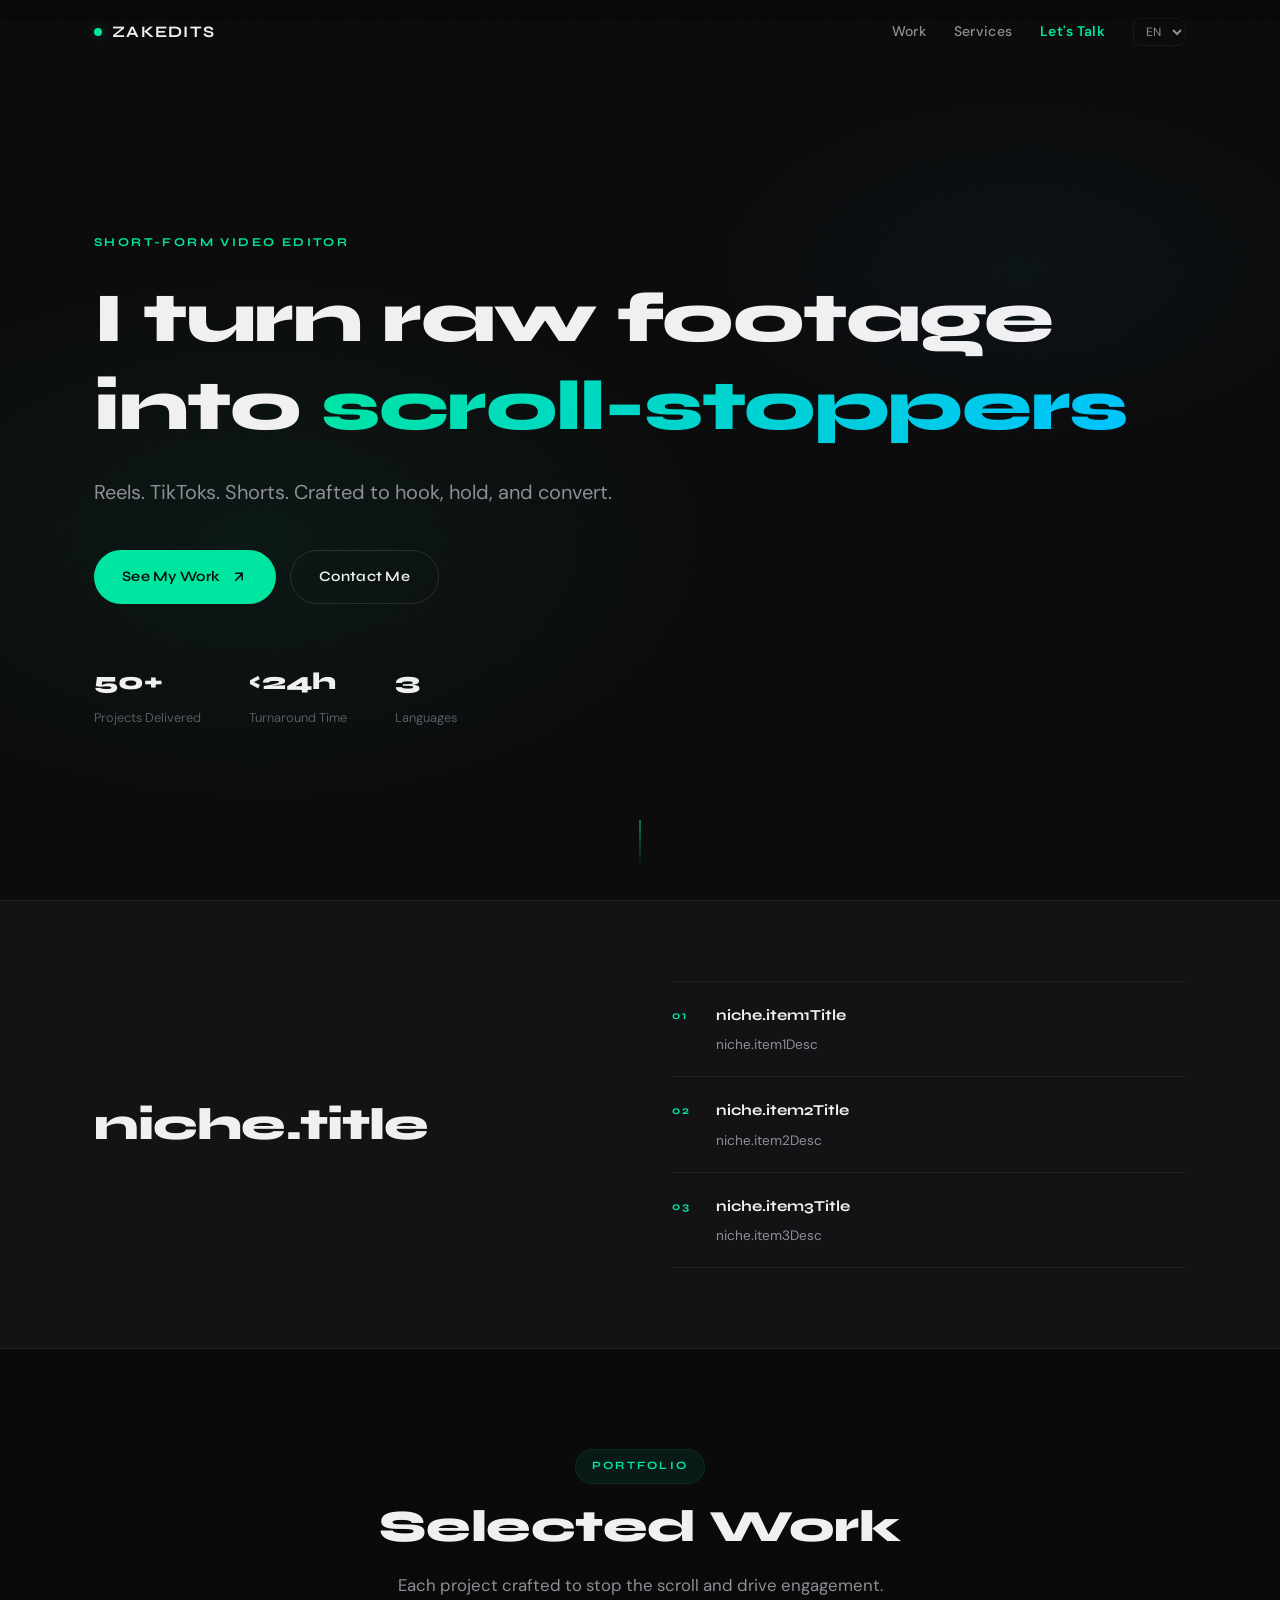
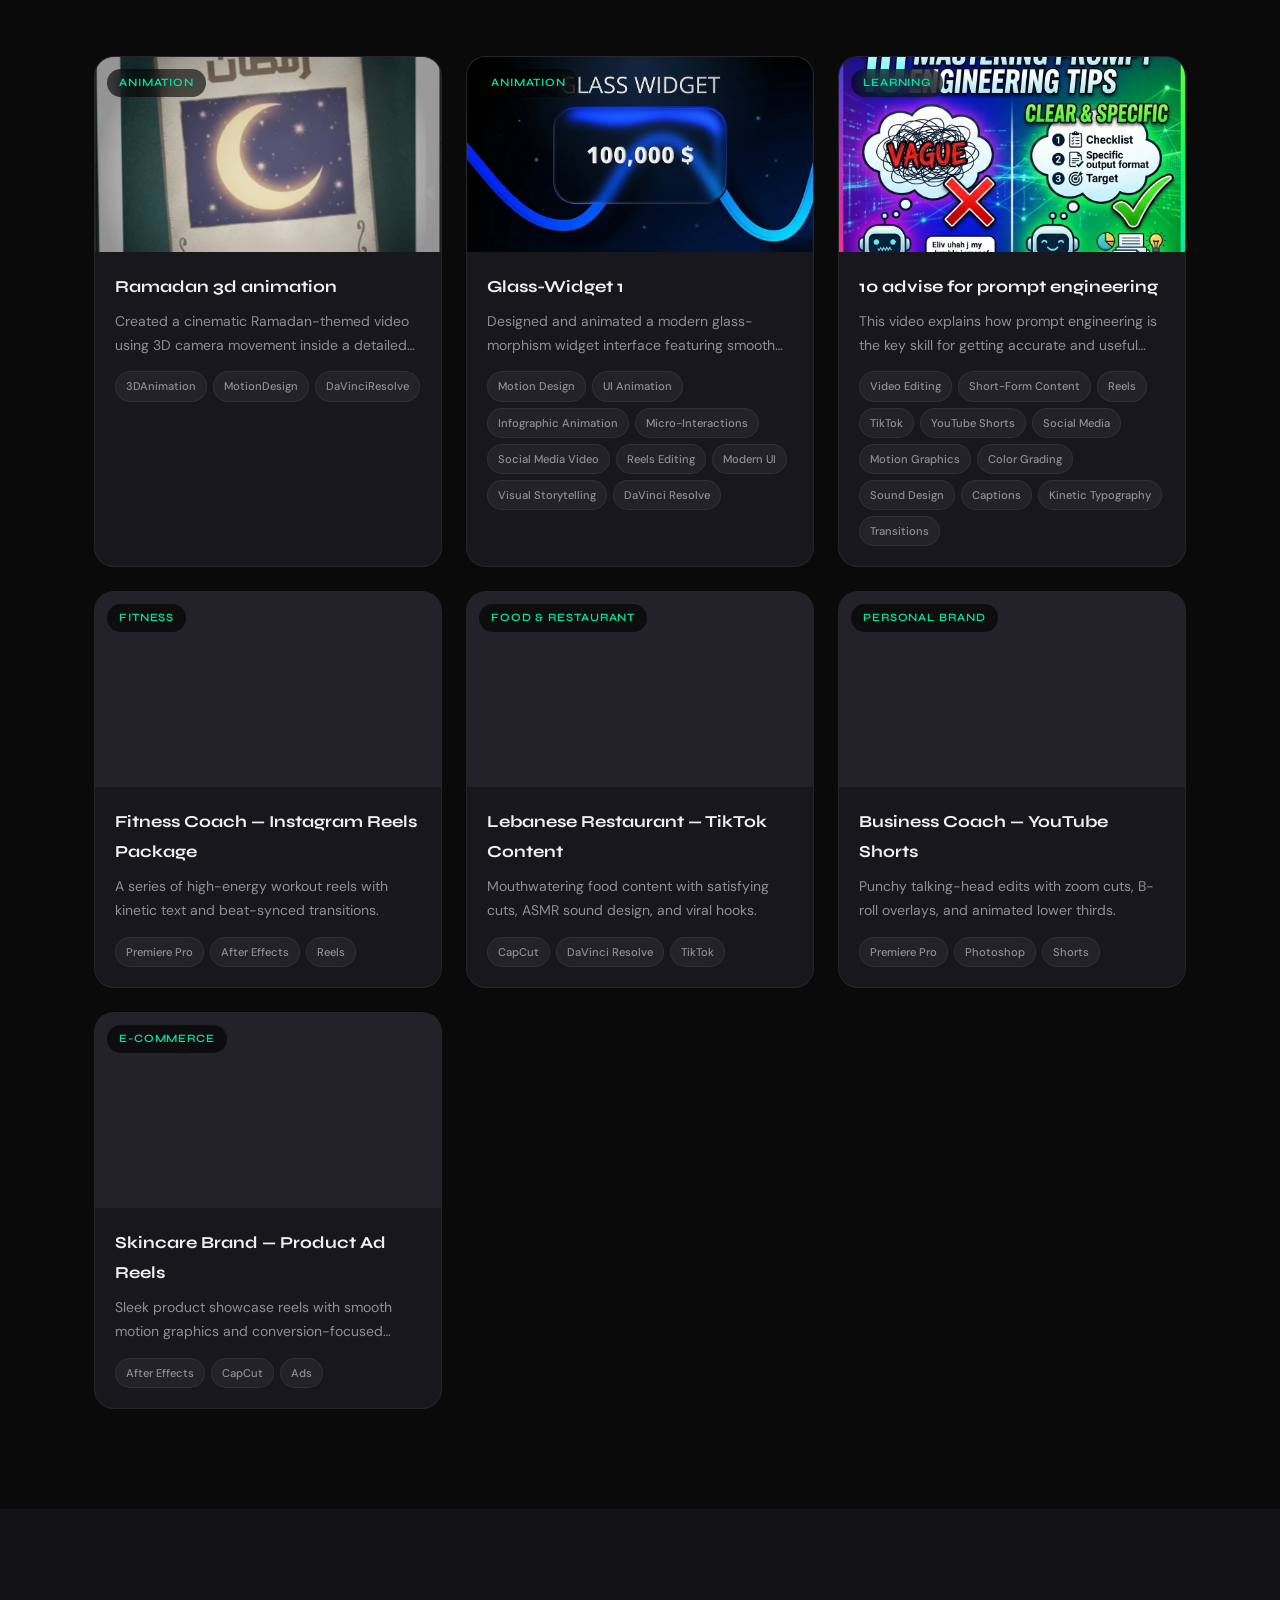
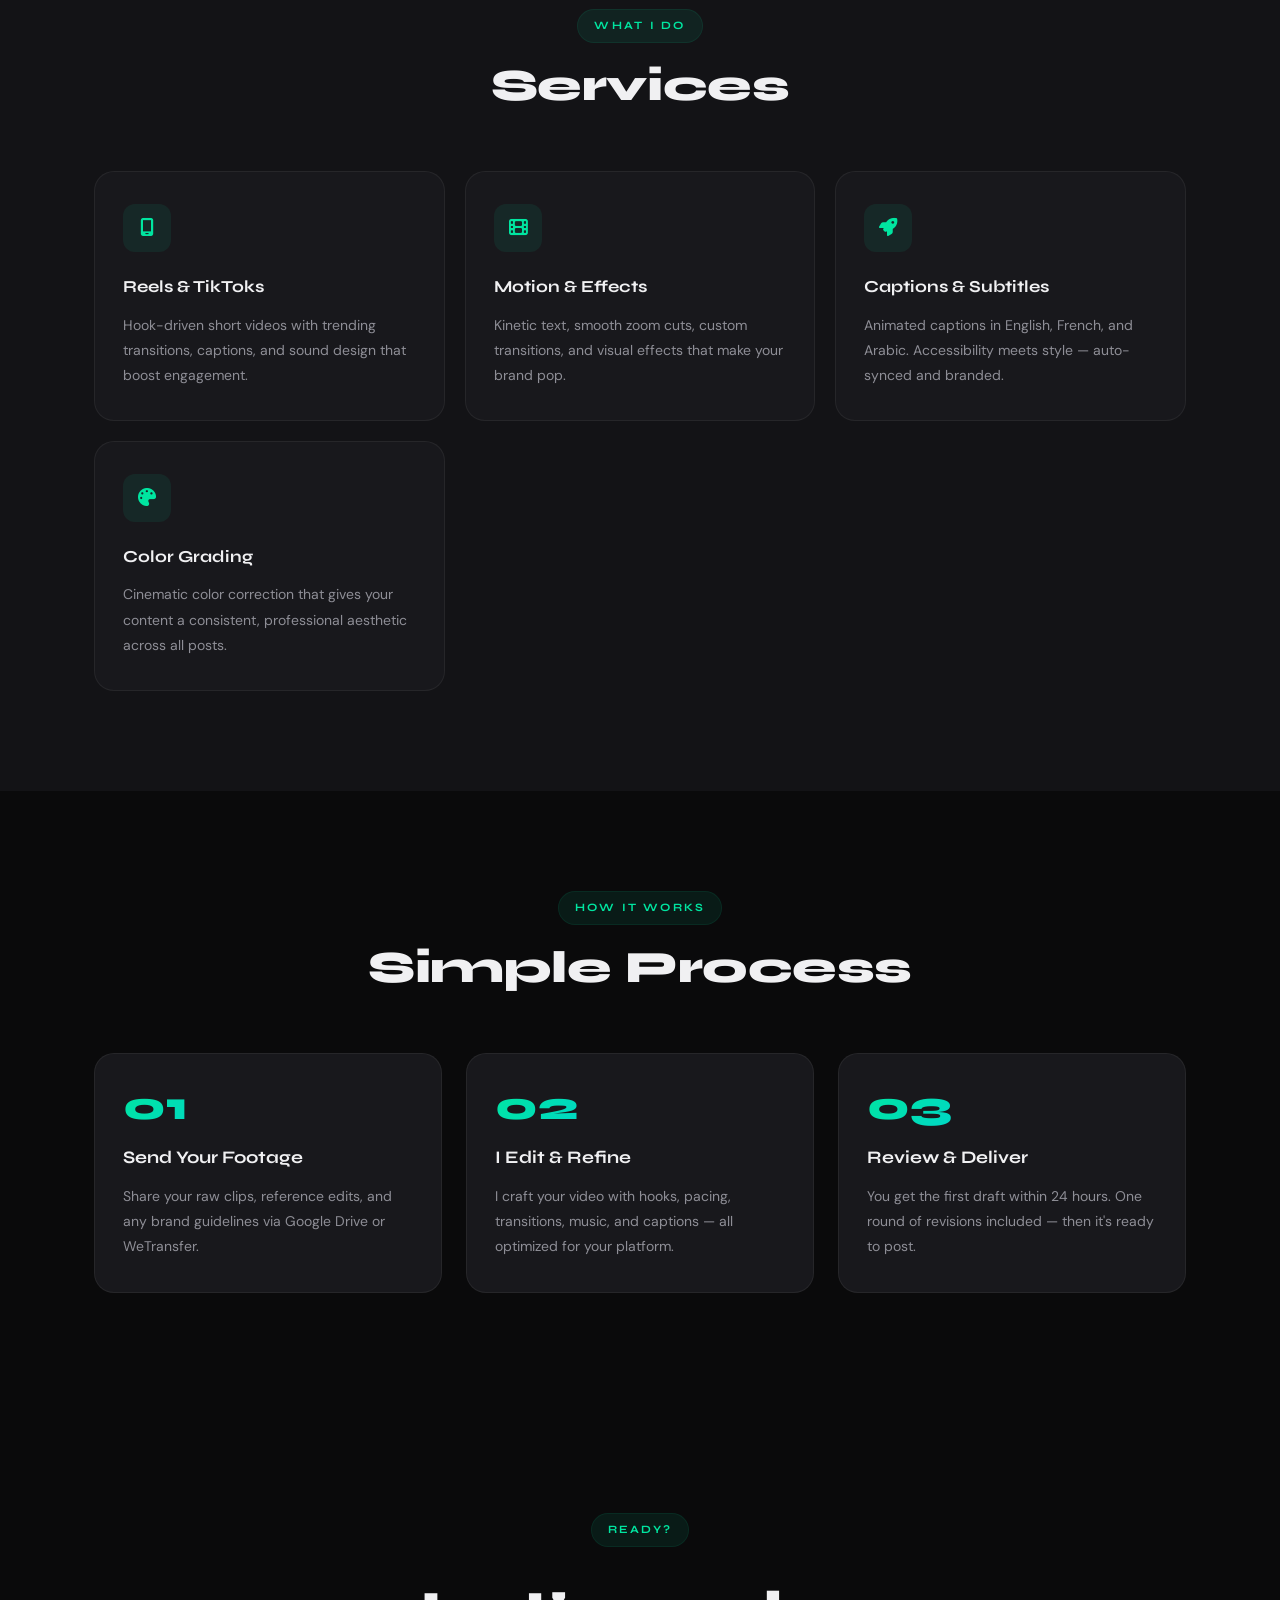
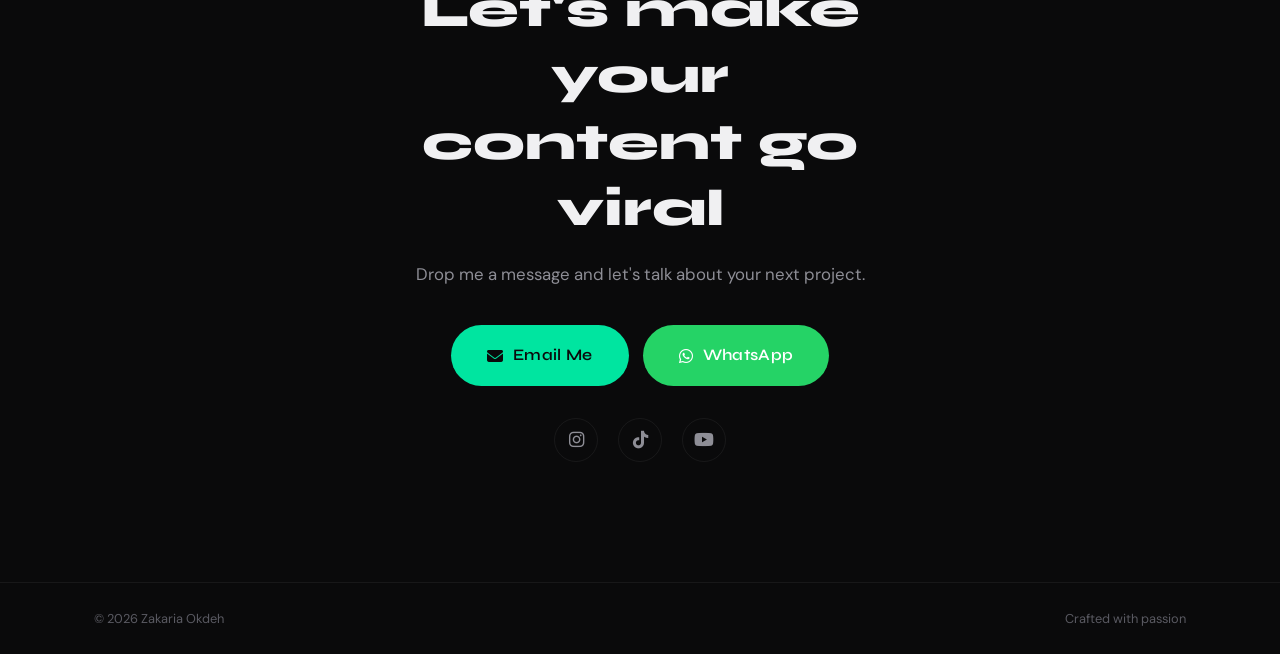
==== commit 091bb1eb: "Update index.html" ====
--- a/index.html
+++ b/index.html
@@ -3,23 +3,82 @@
 <head>
   <meta charset="utf-8" />
   <meta name="viewport" content="width=device-width, initial-scale=1" />
-  <title>Zakaria Okdeh — Video Editor</title>
-  <meta name="description" content="Short-form video editor specializing in Reels, TikTok & Shorts. Let's make your content stand out.">
-
-  <!-- Fonts -->
+  <title>Zakaria Okdeh — Video Editor for Technical Creators</title>
+  <meta name="description" content="Professional video editing for engineers, researchers, startups, and technical creators. Any format. English, French, Arabic.">
+
   <link rel="preconnect" href="https://fonts.googleapis.com">
   <link rel="preconnect" href="https://fonts.gstatic.com" crossorigin>
   <link href="https://fonts.googleapis.com/css2?family=Syne:wght@400;600;700;800&family=DM+Sans:ital,wght@0,300;0,400;0,500;1,400&display=swap" rel="stylesheet">
-
-  <!-- Icons -->
   <link rel="stylesheet" href="https://cdnjs.cloudflare.com/ajax/libs/font-awesome/6.5.1/css/all.min.css">
-
   <link rel="stylesheet" href="assets/css/styles.css">
+
+  <style>
+    .niche-section {
+      padding: 80px 0;
+      background: var(--bg-elevated);
+      border-top: 1px solid var(--border);
+      border-bottom: 1px solid var(--border);
+    }
+    .niche-inner {
+      max-width: var(--container);
+      margin: 0 auto;
+      padding: 0 24px;
+      display: grid;
+      grid-template-columns: 1fr 1fr;
+      gap: 64px;
+      align-items: center;
+    }
+    .niche-title {
+      font-family: var(--font-display);
+      font-size: clamp(1.8rem, 3.5vw, 2.8rem);
+      font-weight: 800;
+      line-height: 1.2;
+      letter-spacing: -0.02em;
+    }
+    .niche-items { display: flex; flex-direction: column; gap: 0; }
+    .niche-item {
+      display: flex;
+      gap: 20px;
+      align-items: flex-start;
+      padding: 20px 0;
+      border-bottom: 1px solid var(--border);
+      opacity: 0;
+      transform: translateY(20px);
+      transition: opacity 0.5s ease, transform 0.5s ease;
+    }
+    .niche-item:first-child { border-top: 1px solid var(--border); }
+    .niche-item.in-view { opacity: 1; transform: translateY(0); }
+    .niche-item:nth-child(2) { transition-delay: 0.1s; }
+    .niche-item:nth-child(3) { transition-delay: 0.2s; }
+    .niche-num {
+      font-family: var(--font-display);
+      font-size: 0.7rem;
+      font-weight: 700;
+      letter-spacing: 0.15em;
+      color: var(--accent);
+      padding-top: 4px;
+      min-width: 24px;
+    }
+    .niche-item-title {
+      font-family: var(--font-display);
+      font-size: 0.95rem;
+      font-weight: 700;
+      color: var(--text-primary);
+      margin-bottom: 4px;
+    }
+    .niche-item-desc {
+      font-size: 0.85rem;
+      color: var(--text-secondary);
+      line-height: 1.7;
+    }
+    @media (max-width: 768px) {
+      .niche-inner { grid-template-columns: 1fr; gap: 32px; }
+    }
+  </style>
 </head>
-
 <body>
 
-<!-- ===== NAV ===== -->
+<!-- NAV -->
 <nav class="nav" id="mainNav">
   <div class="nav__inner">
     <a class="nav__logo" href="index.html">
@@ -27,9 +86,9 @@
       <span>ZAKEDITS</span>
     </a>
     <div class="nav__right">
-      <a href="#work" class="nav__link" id="navWork">Work</a>
-      <a href="#services" class="nav__link" id="navServices">Services</a>
-      <a href="#contact" class="nav__link nav__link--cta" id="navContact">Let's Talk</a>
+      <a href="#work"     class="nav__link"           id="navWork">Work</a>
+      <a href="#services" class="nav__link"           id="navServices">Services</a>
+      <a href="#contact"  class="nav__link nav__link--cta" id="navContact">Let's Talk</a>
       <select id="langSelect" class="nav__lang">
         <option value="en">EN</option>
         <option value="fr">FR</option>
@@ -42,33 +101,31 @@
   </div>
 </nav>
 
-<!-- Mobile menu -->
 <div class="mobile-menu" id="mobileMenu">
-  <a href="#work" class="mobile-menu__link" id="mNavWork">Work</a>
+  <a href="#work"     class="mobile-menu__link" id="mNavWork">Work</a>
   <a href="#services" class="mobile-menu__link" id="mNavServices">Services</a>
-  <a href="#contact" class="mobile-menu__link" id="mNavContact">Let's Talk</a>
+  <a href="#contact"  class="mobile-menu__link" id="mNavContact">Let's Talk</a>
 </div>
 
-<!-- ===== HERO ===== -->
+<!-- HERO -->
 <section class="hero">
   <div class="hero__bg">
     <div class="hero__grain"></div>
     <div class="hero__gradient"></div>
   </div>
   <div class="hero__content">
-    <div class="hero__tag" id="heroTag">SHORT-FORM VIDEO EDITOR</div>
-    <h1 class="hero__title" id="heroTitle">I turn raw footage<br>into <span class="hero__accent">scroll-stoppers</span></h1>
-    <p class="hero__sub" id="heroSubtitle">Reels. TikToks. Shorts. Crafted to hook, hold, and convert.</p>
+    <div class="hero__tag" id="heroTag">VIDEO EDITOR — TECHNICAL &amp; CREATIVE CONTENT</div>
+    <h1 class="hero__title" id="heroTitle">Footage that makes <br><span class="hero__accent">complex ideas land.</span></h1>
+    <p class="hero__sub" id="heroSubtitle">Video editing for engineers, researchers, startups, and technical creators. Any format. English, French, Arabic.</p>
     <div class="hero__ctas">
       <a href="#work" class="btn btn--primary" id="heroBtn">
         <span id="heroBtnText">See My Work</span>
         <svg width="18" height="18" viewBox="0 0 24 24" fill="none" stroke="currentColor" stroke-width="2"><path d="M7 17l9.2-9.2M7 7h9.2v9.2"/></svg>
       </a>
       <a href="#contact" class="btn btn--ghost" id="heroBtnContact">
-        <span id="heroBtnContactText">Get a Quote</span>
+        <span id="heroBtnContactText">Start a Project</span>
       </a>
     </div>
-
     <div class="hero__stats">
       <div class="hero__stat">
         <span class="hero__stat-num">50+</span>
@@ -84,24 +141,52 @@
       </div>
     </div>
   </div>
-  <div class="hero__scroll">
-    <div class="hero__scroll-line"></div>
-  </div>
+  <div class="hero__scroll"><div class="hero__scroll-line"></div></div>
 </section>
 
-<!-- ===== WORK / PORTFOLIO ===== -->
+<!-- NICHE BANNER -->
+<div class="niche-section">
+  <div class="niche-inner">
+    <h2 class="niche-title" id="nicheTitle">Built for the <span class="hero__accent">technical world.</span></h2>
+    <div class="niche-items">
+      <div class="niche-item">
+        <span class="niche-num">01</span>
+        <div>
+          <p class="niche-item-title" id="nicheItem1Title">Engineering &amp; science channels</p>
+          <p class="niche-item-desc"  id="nicheItem1Desc">Build logs, lab walkthroughs, experiment footage, and explainers — edited by someone who actually understands what you built.</p>
+        </div>
+      </div>
+      <div class="niche-item">
+        <span class="niche-num">02</span>
+        <div>
+          <p class="niche-item-title" id="nicheItem2Title">University teams &amp; research labs</p>
+          <p class="niche-item-desc"  id="nicheItem2Desc">Competition reels, funding pitch videos, and outreach content that communicate precision and credibility.</p>
+        </div>
+      </div>
+      <div class="niche-item">
+        <span class="niche-num">03</span>
+        <div>
+          <p class="niche-item-title" id="nicheItem3Title">Startups &amp; tech brands</p>
+          <p class="niche-item-desc"  id="nicheItem3Desc">Product demos, investor decks, event recaps, and ad creatives. Any format, any platform.</p>
+        </div>
+      </div>
+    </div>
+  </div>
+</div>
+
+<!-- WORK -->
 <section class="section" id="work">
   <div class="container">
     <div class="section__header">
       <span class="section__tag" id="workTag">PORTFOLIO</span>
       <h2 class="section__title" id="workTitle">Selected Work</h2>
-      <p class="section__sub" id="workSub">Each project crafted to stop the scroll and drive engagement.</p>
+      <p class="section__sub" id="workSub">A mix of technical, creative, and commercial projects — each crafted to communicate clearly and look great doing it.</p>
     </div>
     <div class="projects-grid" id="projectsGrid"></div>
   </div>
 </section>
 
-<!-- ===== SERVICES ===== -->
+<!-- SERVICES -->
 <section class="section section--alt" id="services">
   <div class="container">
     <div class="section__header">
@@ -111,29 +196,29 @@
     <div class="services-grid">
       <div class="service-card">
         <div class="service-card__icon"><i class="fa-solid fa-mobile-screen"></i></div>
-        <h3 class="service-card__title" id="svc1Title">Reels & TikToks</h3>
-        <p class="service-card__desc" id="svc1Desc">Hook-driven short videos with trending transitions, captions, and sound design that boost engagement.</p>
+        <h3 class="service-card__title" id="svc1Title">Short-Form Video</h3>
+        <p class="service-card__desc"  id="svc1Desc">Reels, TikToks, and Shorts built for retention. Hook, pacing, captions, and sound — tuned for platform algorithms.</p>
       </div>
       <div class="service-card">
-        <div class="service-card__icon"><i class="fa-solid fa-wand-magic-sparkles"></i></div>
-        <h3 class="service-card__title" id="svc2Title">Motion & Effects</h3>
-        <p class="service-card__desc" id="svc2Desc">Kinetic text, smooth zoom cuts, custom transitions, and visual effects that make your brand pop.</p>
+        <div class="service-card__icon"><i class="fa-solid fa-film"></i></div>
+        <h3 class="service-card__title" id="svc2Title">Long-Form &amp; YouTube</h3>
+        <p class="service-card__desc"  id="svc2Desc">Full episode edits, build vlogs, explainer series, and documentary-style content — structured for watch time.</p>
       </div>
       <div class="service-card">
-        <div class="service-card__icon"><i class="fa-solid fa-closed-captioning"></i></div>
-        <h3 class="service-card__title" id="svc3Title">Captions & Subtitles</h3>
-        <p class="service-card__desc" id="svc3Desc">Animated captions in English, French, and Arabic. Accessibility meets style — auto-synced and branded.</p>
+        <div class="service-card__icon"><i class="fa-solid fa-rocket"></i></div>
+        <h3 class="service-card__title" id="svc3Title">Pitch &amp; Demo Videos</h3>
+        <p class="service-card__desc"  id="svc3Desc">Investor presentations, product demos, competition submissions. Clean, credible, and professional.</p>
       </div>
       <div class="service-card">
         <div class="service-card__icon"><i class="fa-solid fa-palette"></i></div>
-        <h3 class="service-card__title" id="svc4Title">Color Grading</h3>
-        <p class="service-card__desc" id="svc4Desc">Cinematic color correction that gives your content a consistent, professional aesthetic across all posts.</p>
+        <h3 class="service-card__title" id="svc4Title">Motion, Captions &amp; Color</h3>
+        <p class="service-card__desc"  id="svc4Desc">Animated captions in English, French, and Arabic. Kinetic text, custom transitions, and cinematic color grading.</p>
       </div>
     </div>
   </div>
 </section>
 
-<!-- ===== PROCESS ===== -->
+<!-- PROCESS -->
 <section class="section" id="process">
   <div class="container">
     <div class="section__header">
@@ -144,29 +229,29 @@
       <div class="process-step">
         <span class="process-step__num">01</span>
         <h3 class="process-step__title" id="step1Title">Send Your Footage</h3>
-        <p class="process-step__desc" id="step1Desc">Share your raw clips, reference edits, and any brand guidelines via Google Drive or WeTransfer.</p>
+        <p class="process-step__desc"  id="step1Desc">Share your raw clips, references, and any brief via Google Drive or WeTransfer. The more context, the better the first draft.</p>
       </div>
       <div class="process-step">
         <span class="process-step__num">02</span>
-        <h3 class="process-step__title" id="step2Title">I Edit & Refine</h3>
-        <p class="process-step__desc" id="step2Desc">I craft your video with hooks, pacing, transitions, music, and captions — all optimized for your platform.</p>
+        <h3 class="process-step__title" id="step2Title">I Edit &amp; Refine</h3>
+        <p class="process-step__desc"  id="step2Desc">I craft your video with precision — pacing, transitions, captions, color, and audio all handled. First draft within 24 hours.</p>
       </div>
       <div class="process-step">
         <span class="process-step__num">03</span>
-        <h3 class="process-step__title" id="step3Title">Review & Deliver</h3>
-        <p class="process-step__desc" id="step3Desc">You get the first draft within 24 hours. One round of revisions included — then it's ready to post.</p>
+        <h3 class="process-step__title" id="step3Title">Review &amp; Deliver</h3>
+        <p class="process-step__desc"  id="step3Desc">One round of revisions included. Final export in the format you need — ready to upload, publish, or present.</p>
       </div>
     </div>
   </div>
 </section>
 
-<!-- ===== CTA / CONTACT ===== -->
+<!-- CTA -->
 <section class="section section--cta" id="contact">
   <div class="container">
     <div class="cta-block">
-      <span class="section__tag" id="ctaTag">READY?</span>
-      <h2 class="cta-block__title" id="ctaTitle">Let's make your<br>content go viral</h2>
-      <p class="cta-block__sub" id="ctaSub">Drop me a message and let's talk about your next project.</p>
+      <span class="section__tag" id="ctaTag">LET'S WORK TOGETHER</span>
+      <h2 class="cta-block__title" id="ctaTitle">Got a project<br>in mind?</h2>
+      <p class="cta-block__sub" id="ctaSub">Drop me a message. I reply within 24 hours.</p>
       <div class="cta-block__buttons">
         <a href="mailto:zakaria.okdeh@hotmail.com" class="btn btn--primary btn--lg" id="ctaEmail">
           <i class="fa-solid fa-envelope"></i>
@@ -178,37 +263,32 @@
         </a>
       </div>
       <div class="cta-block__socials">
-        <a href="https://www.instagram.com/zak1edits" target="_blank" class="social-link" aria-label="Instagram"><i class="fa-brands fa-instagram"></i></a>
-        <a href="https://www.tiktok.com/@zak1edits" target="_blank" class="social-link" aria-label="TikTok"><i class="fa-brands fa-tiktok"></i></a>
-        <a href="https://www.youtube.com/@zak1edits" target="_blank" class="social-link" aria-label="YouTube"><i class="fa-brands fa-youtube"></i></a>
+        <a href="https://www.instagram.com/zak1edits"   target="_blank" class="social-link" aria-label="Instagram"><i class="fa-brands fa-instagram"></i></a>
+        <a href="https://www.tiktok.com/@zak1edits"     target="_blank" class="social-link" aria-label="TikTok"><i class="fa-brands fa-tiktok"></i></a>
+        <a href="https://www.youtube.com/@zak1edits1"   target="_blank" class="social-link" aria-label="YouTube"><i class="fa-brands fa-youtube"></i></a>
       </div>
     </div>
   </div>
 </section>
 
-<!-- ===== FOOTER ===== -->
+<!-- FOOTER -->
 <footer class="footer">
   <div class="container footer__inner">
-    <span id="footerCopy">© <span id="year"></span> Zakaria Okdeh</span>
-    <span class="footer__made" id="footerMade">Crafted with passion</span>
+    <span>© <span id="year"></span> Zakaria Okdeh</span>
+    <span class="footer__made" id="footerMade">Crafted with precision</span>
   </div>
 </footer>
 
-
 <script>
-  /* ========= STATE ========= */
   const qs = (k) => new URLSearchParams(location.search).get(k);
   const state = {
     lang: qs("lang") || localStorage.getItem("lang") || "en",
-    i18n: null,
-    projects: null
+    i18n: null, projects: null
   };
 
-  /* ========= HELPERS ========= */
   function applyDirAndLang(lang) {
     const html = document.documentElement;
-    html.lang = lang;
-    html.dataset.lang = lang;
+    html.lang = lang; html.dataset.lang = lang;
     html.dir = (lang === "ar") ? "rtl" : "ltr";
   }
 
@@ -221,164 +301,103 @@
 
   async function loadData() {
     const [i18nRes, projRes] = await Promise.all([
-      fetch("data/i18n.json"),
-      fetch("data/projects.json")
+      fetch("data/i18n.json"), fetch("data/projects.json")
     ]);
     state.i18n = await i18nRes.json();
     state.projects = await projRes.json();
   }
 
-  /* ========= RENDER ========= */
   function renderText() {
+    const htmlIds = new Set(["heroTag","heroTitle","heroSubtitle","heroBtnText","heroBtnContactText",
+      "nicheTitle","nicheItem1Title","nicheItem2Title","nicheItem3Title","ctaTitle"]);
+
     const map = {
-      heroTag: "home.heroTag",
-      heroTitle: "home.heroTitle",
-      heroSubtitle: "home.heroSubtitle",
-      heroBtnText: "home.heroBtnText",
-      heroBtnContactText: "home.heroBtnContactText",
-      statProjects: "home.statProjects",
-      statTurnaround: "home.statTurnaround",
-      statLanguages: "home.statLanguages",
-      navWork: "nav.work",
-      navServices: "nav.services",
-      navContact: "nav.contact",
-      mNavWork: "nav.work",
-      mNavServices: "nav.services",
-      mNavContact: "nav.contact",
-      workTag: "work.tag",
-      workTitle: "work.title",
-      workSub: "work.sub",
-      servicesTag: "services.tag",
-      servicesTitle: "services.title",
-      svc1Title: "services.svc1Title",
-      svc1Desc: "services.svc1Desc",
-      svc2Title: "services.svc2Title",
-      svc2Desc: "services.svc2Desc",
-      svc3Title: "services.svc3Title",
-      svc3Desc: "services.svc3Desc",
-      svc4Title: "services.svc4Title",
-      svc4Desc: "services.svc4Desc",
-      processTag: "process.tag",
-      processTitle: "process.title",
-      step1Title: "process.step1Title",
-      step1Desc: "process.step1Desc",
-      step2Title: "process.step2Title",
-      step2Desc: "process.step2Desc",
-      step3Title: "process.step3Title",
-      step3Desc: "process.step3Desc",
-      ctaTag: "cta.tag",
-      ctaTitle: "cta.title",
-      ctaSub: "cta.sub",
-      ctaEmailText: "cta.emailText",
-      ctaWhatsappText: "cta.whatsappText",
-      footerMade: "footer.made"
+      heroTag:"home.heroTag", heroTitle:"home.heroTitle", heroSubtitle:"home.heroSubtitle",
+      heroBtnText:"home.heroBtnText", heroBtnContactText:"home.heroBtnContactText",
+      statProjects:"home.statProjects", statTurnaround:"home.statTurnaround", statLanguages:"home.statLanguages",
+      navWork:"nav.work", navServices:"nav.services", navContact:"nav.contact",
+      mNavWork:"nav.work", mNavServices:"nav.services", mNavContact:"nav.contact",
+      nicheTitle:"niche.title",
+      nicheItem1Title:"niche.item1Title", nicheItem1Desc:"niche.item1Desc",
+      nicheItem2Title:"niche.item2Title", nicheItem2Desc:"niche.item2Desc",
+      nicheItem3Title:"niche.item3Title", nicheItem3Desc:"niche.item3Desc",
+      workTag:"work.tag", workTitle:"work.title", workSub:"work.sub",
+      servicesTag:"services.tag", servicesTitle:"services.title",
+      svc1Title:"services.svc1Title", svc1Desc:"services.svc1Desc",
+      svc2Title:"services.svc2Title", svc2Desc:"services.svc2Desc",
+      svc3Title:"services.svc3Title", svc3Desc:"services.svc3Desc",
+      svc4Title:"services.svc4Title", svc4Desc:"services.svc4Desc",
+      processTag:"process.tag", processTitle:"process.title",
+      step1Title:"process.step1Title", step1Desc:"process.step1Desc",
+      step2Title:"process.step2Title", step2Desc:"process.step2Desc",
+      step3Title:"process.step3Title", step3Desc:"process.step3Desc",
+      ctaTag:"cta.tag", ctaTitle:"cta.title", ctaSub:"cta.sub",
+      ctaEmailText:"cta.emailText", ctaWhatsappText:"cta.whatsappText",
+      footerMade:"footer.made"
     };
 
     for (const [id, path] of Object.entries(map)) {
       const el = document.getElementById(id);
-      if (el) {
-        const val = t(path);
-        if (id === "heroTitle") { el.innerHTML = val; }
-        else if (id === "ctaTitle") { el.innerHTML = val; }
-        else { el.textContent = val; }
-      }
-    }
-
+      if (!el) continue;
+      const val = t(path);
+      htmlIds.has(id) ? (el.innerHTML = val) : (el.textContent = val);
+    }
     document.getElementById("year").textContent = new Date().getFullYear();
   }
 
   function renderProjects() {
     const grid = document.getElementById("projectsGrid");
     grid.innerHTML = "";
-
     state.projects.forEach((p, i) => {
-      const title = p.title[state.lang] || p.title.en;
-      const summary = p.summary[state.lang] || p.summary.en;
+      const title    = p.title[state.lang]      || p.title.en;
+      const summary  = p.summary[state.lang]    || p.summary.en;
       const category = p.category?.[state.lang] || p.category?.en || "";
-
       const card = document.createElement("a");
       card.href = `project.html?id=${encodeURIComponent(p.id)}&lang=${encodeURIComponent(state.lang)}`;
       card.className = "project-card";
       card.style.animationDelay = `${i * 0.1}s`;
-
       card.innerHTML = `
         <div class="project-card__thumb" style="background-image:url('${p.thumbnail || ''}')">
-          <div class="project-card__overlay">
-            <div class="project-card__play">
-              <i class="fa-solid fa-play"></i>
-            </div>
-          </div>
+          <div class="project-card__overlay"><div class="project-card__play"><i class="fa-solid fa-play"></i></div></div>
           ${category ? `<span class="project-card__cat">${category}</span>` : ''}
         </div>
         <div class="project-card__info">
           <h3 class="project-card__title">${title}</h3>
           <p class="project-card__summary">${summary}</p>
-          <div class="project-card__tags">${(p.tags || []).map(tag => `<span class="tag">${tag}</span>`).join('')}</div>
-        </div>
-      `;
+          <div class="project-card__tags">${(p.tags||[]).map(tag=>`<span class="tag">${tag}</span>`).join('')}</div>
+        </div>`;
       grid.appendChild(card);
     });
   }
 
-  /* ========= NAV ========= */
   function setupNav() {
     const burger = document.getElementById("navBurger");
-    const menu = document.getElementById("mobileMenu");
-    burger.addEventListener("click", () => {
-      burger.classList.toggle("active");
-      menu.classList.toggle("open");
-    });
-    menu.querySelectorAll("a").forEach(a => {
-      a.addEventListener("click", () => {
-        burger.classList.remove("active");
-        menu.classList.remove("open");
-      });
-    });
-
-    // Nav background on scroll
-    window.addEventListener("scroll", () => {
-      document.getElementById("mainNav").classList.toggle("nav--scrolled", window.scrollY > 60);
-    });
-  }
-
-  /* ========= SCROLL ANIMATIONS ========= */
+    const menu   = document.getElementById("mobileMenu");
+    burger.addEventListener("click", () => { burger.classList.toggle("active"); menu.classList.toggle("open"); });
+    menu.querySelectorAll("a").forEach(a => a.addEventListener("click", () => { burger.classList.remove("active"); menu.classList.remove("open"); }));
+    window.addEventListener("scroll", () => document.getElementById("mainNav").classList.toggle("nav--scrolled", window.scrollY > 60));
+  }
+
   function setupScrollAnimations() {
-    const observer = new IntersectionObserver((entries) => {
-      entries.forEach(entry => {
-        if (entry.isIntersecting) {
-          entry.target.classList.add("in-view");
-        }
-      });
-    }, { threshold: 0.15 });
-
-    document.querySelectorAll('.service-card, .process-step, .project-card, .section__header, .cta-block').forEach(el => {
-      observer.observe(el);
-    });
-  }
-
-  /* ========= INIT ========= */
+    const obs = new IntersectionObserver((entries) => {
+      entries.forEach(e => { if (e.isIntersecting) e.target.classList.add("in-view"); });
+    }, { threshold: 0.12 });
+    document.querySelectorAll('.service-card,.process-step,.project-card,.section__header,.cta-block,.niche-item').forEach(el => obs.observe(el));
+  }
+
   async function init() {
     applyDirAndLang(state.lang);
     document.getElementById("langSelect").value = state.lang;
-
     await loadData();
     renderText();
     renderProjects();
     setupNav();
-
-    // Allow animations after load
-    requestAnimationFrame(() => {
-      document.body.classList.add("loaded");
-      setupScrollAnimations();
-    });
-
+    requestAnimationFrame(() => { document.body.classList.add("loaded"); setupScrollAnimations(); });
     document.getElementById("langSelect").addEventListener("change", (e) => {
       state.lang = e.target.value;
       localStorage.setItem("lang", state.lang);
       applyDirAndLang(state.lang);
-      renderText();
-      renderProjects();
-      setupScrollAnimations();
+      renderText(); renderProjects(); setupScrollAnimations();
     });
   }
 
--- a/assets/css/styles.css
+++ b/assets/css/styles.css
@@ -927,244 +927,3 @@
 ::-webkit-scrollbar-track { background: var(--bg); }
 ::-webkit-scrollbar-thumb { background: var(--surface); border-radius: 3px; }
 ::-webkit-scrollbar-thumb:hover { background: var(--text-muted); }
-
-
-
-/* ===== Added portfolio sections ===== */
-.section--tight { padding-top: 24px; padding-bottom: 24px; }
-.hero__content--split {
-  display: grid;
-  grid-template-columns: minmax(0, 1.2fr) minmax(320px, 420px);
-  gap: 40px;
-  align-items: center;
-}
-.hero__copy { max-width: 760px; }
-.hero-panel {
-  position: relative;
-  z-index: 1;
-  background: linear-gradient(180deg, rgba(24,24,28,.92), rgba(16,16,20,.92));
-  border: 1px solid var(--border);
-  border-radius: 22px;
-  padding: 26px;
-  box-shadow: 0 24px 80px rgba(0,0,0,.28);
-}
-.hero-panel__label {
-  font-family: var(--font-display);
-  font-size: .82rem;
-  letter-spacing: .12em;
-  color: var(--accent);
-  margin-bottom: 18px;
-}
-.hero-panel__list { display: grid; gap: 16px; }
-.hero-panel__item {
-  display: grid;
-  grid-template-columns: 42px 1fr;
-  gap: 14px;
-  align-items: start;
-}
-.hero-panel__item i {
-  width: 42px; height: 42px; display: grid; place-items: center;
-  border-radius: 12px; color: var(--accent);
-  background: var(--accent-dim);
-  border: 1px solid rgba(0,229,160,.14);
-}
-.hero-panel__item strong { display:block; line-height:1.35; margin-bottom: 4px; }
-.hero-panel__item span { color: var(--text-secondary); font-size: .95rem; line-height: 1.6; }
-
-.proof-strip__grid {
-  display: grid;
-  grid-template-columns: repeat(3,1fr);
-  gap: 14px;
-}
-.proof-pill {
-  display:flex; align-items:center; gap:12px;
-  padding: 14px 18px;
-  border: 1px solid var(--border);
-  border-radius: 999px;
-  color: var(--text-primary);
-  background: rgba(255,255,255,.02);
-}
-.proof-pill i { color: var(--accent); }
-
-.about-grid, .faq-shell {
-  display:grid;
-  grid-template-columns: minmax(0, .95fr) minmax(0, 1.05fr);
-  gap: 28px;
-  align-items:start;
-}
-.section__header--left { text-align: left; max-width: none; }
-.about-cards {
-  display:grid;
-  grid-template-columns: repeat(3, 1fr);
-  gap: 16px;
-}
-.mini-card, .testimonial-card, .pricing-card {
-  background: linear-gradient(180deg, rgba(28,28,34,.98), rgba(20,20,25,.96));
-  border: 1px solid var(--border);
-  border-radius: 18px;
-  padding: 22px;
-}
-.mini-card h3 { font-family: var(--font-display); margin-bottom: 10px; }
-.mini-card p { color: var(--text-secondary); }
-
-.project-card__thumb {
-  position: relative;
-}
-.project-card__year {
-  position:absolute; bottom: 16px; left: 16px;
-  background: rgba(10,10,11,.82);
-  border: 1px solid rgba(255,255,255,.08);
-  padding: 6px 10px; border-radius: 999px;
-  font-size: .75rem; color: var(--text-primary);
-}
-.project-card__cta {
-  margin-top: 18px;
-  display:flex; align-items:center; gap:8px;
-  color: var(--accent);
-  font-weight: 600;
-  font-size: .95rem;
-}
-
-.testimonial-grid, .pricing-grid {
-  display:grid;
-  grid-template-columns: repeat(3,1fr);
-  gap: 18px;
-}
-.testimonial-card__quote {
-  color: var(--text-primary);
-  font-size: 1rem;
-  line-height: 1.8;
-  margin-bottom: 18px;
-}
-.testimonial-card__meta strong {
-  display:block;
-  font-size: .98rem;
-}
-.testimonial-card__meta span {
-  color: var(--text-secondary);
-  font-size: .92rem;
-}
-.pricing-card {
-  position: relative;
-  overflow: hidden;
-}
-.pricing-card h3 {
-  font-family: var(--font-display);
-  font-size: 1.35rem;
-  margin-bottom: 8px;
-}
-.pricing-card__desc {
-  color: var(--text-secondary);
-  margin-bottom: 18px;
-}
-.pricing-card__list {
-  list-style: none;
-  display:grid;
-  gap: 10px;
-  margin-bottom: 22px;
-}
-.pricing-card__list li {
-  position:relative; padding-left: 24px; color: var(--text-primary);
-}
-html[dir="rtl"] .pricing-card__list li { padding-left: 0; padding-right: 24px; }
-.pricing-card__list li::before {
-  content: "•";
-  position:absolute; left: 6px; top: 0;
-  color: var(--accent); font-size: 1.1rem;
-}
-html[dir="rtl"] .pricing-card__list li::before { left: auto; right: 6px; }
-.pricing-card--featured {
-  border-color: rgba(0,229,160,.28);
-  box-shadow: 0 18px 50px rgba(0,229,160,.08);
-}
-.pricing-badge {
-  position:absolute; top: 16px; right: 16px;
-  background: var(--accent);
-  color: #07150f;
-  font-weight: 700;
-  font-size: .74rem;
-  padding: 6px 10px;
-  border-radius: 999px;
-}
-html[dir="rtl"] .pricing-badge { right:auto; left:16px; }
-
-.faq-list { display:grid; gap: 14px; }
-.faq-item {
-  width:100%;
-  text-align:left;
-  border:1px solid var(--border);
-  background: linear-gradient(180deg, rgba(24,24,28,.98), rgba(17,17,21,.95));
-  color: var(--text-primary);
-  border-radius: 18px;
-  padding: 18px 20px;
-  display:grid;
-  grid-template-columns: 1fr auto;
-  gap: 12px;
-  cursor:pointer;
-}
-html[dir="rtl"] .faq-item { text-align:right; }
-.faq-item i { color: var(--accent); transition: transform .25s ease; }
-.faq-item__answer {
-  grid-column: 1 / -1;
-  color: var(--text-secondary);
-  max-height: 0;
-  overflow:hidden;
-  transition: max-height .28s ease, padding-top .28s ease;
-  padding-top: 0;
-}
-.faq-item.open i { transform: rotate(45deg); }
-.faq-item.open .faq-item__answer {
-  max-height: 180px;
-  padding-top: 8px;
-}
-
-.footer--rich {
-  border-top: 1px solid var(--border);
-  margin-top: 0;
-}
-.footer__grid {
-  display:grid;
-  grid-template-columns: 1.2fr .8fr .8fr;
-  gap: 28px;
-  padding-top: 42px;
-  padding-bottom: 28px;
-}
-.footer__brand { margin-bottom: 14px; }
-.footer__role {
-  color: var(--text-secondary);
-  max-width: 320px;
-}
-.footer__heading {
-  font-family: var(--font-display);
-  font-size: .95rem;
-  margin-bottom: 12px;
-}
-.footer__links {
-  display:grid;
-  gap: 8px;
-}
-.footer__links a { color: var(--text-secondary); }
-.footer__links a:hover { color: var(--text-primary); }
-
-.reveal {
-  opacity: 0;
-  transform: translateY(18px);
-  transition: opacity .55s ease, transform .55s ease;
-}
-.reveal.in-view, .project-card.in-view, .service-card.in-view, .process-step.in-view, .cta-block.in-view {
-  opacity: 1;
-  transform: translateY(0);
-}
-
-@media (max-width: 980px) {
-  .hero__content--split,
-  .about-grid,
-  .faq-shell,
-  .testimonial-grid,
-  .pricing-grid,
-  .footer__grid {
-    grid-template-columns: 1fr;
-  }
-  .about-cards { grid-template-columns: 1fr; }
-  .proof-strip__grid { grid-template-columns: 1fr; }
-}
